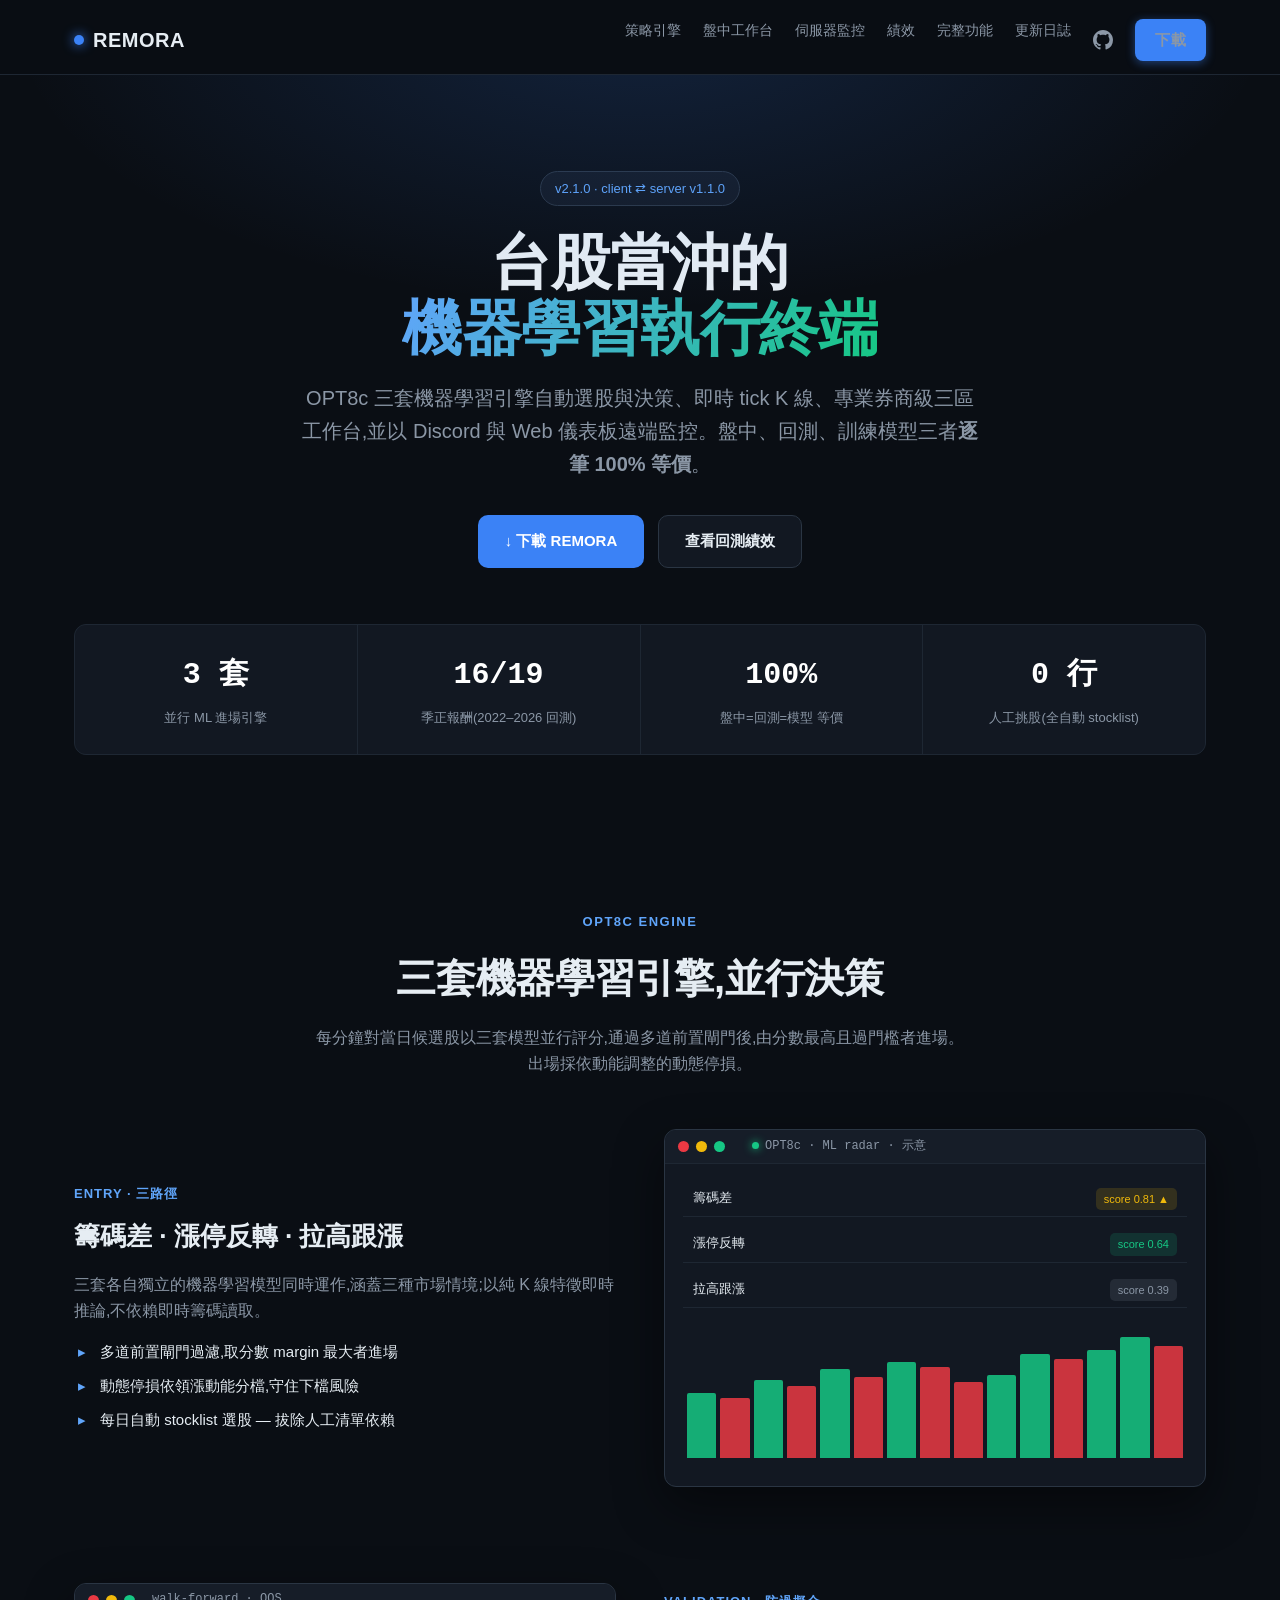
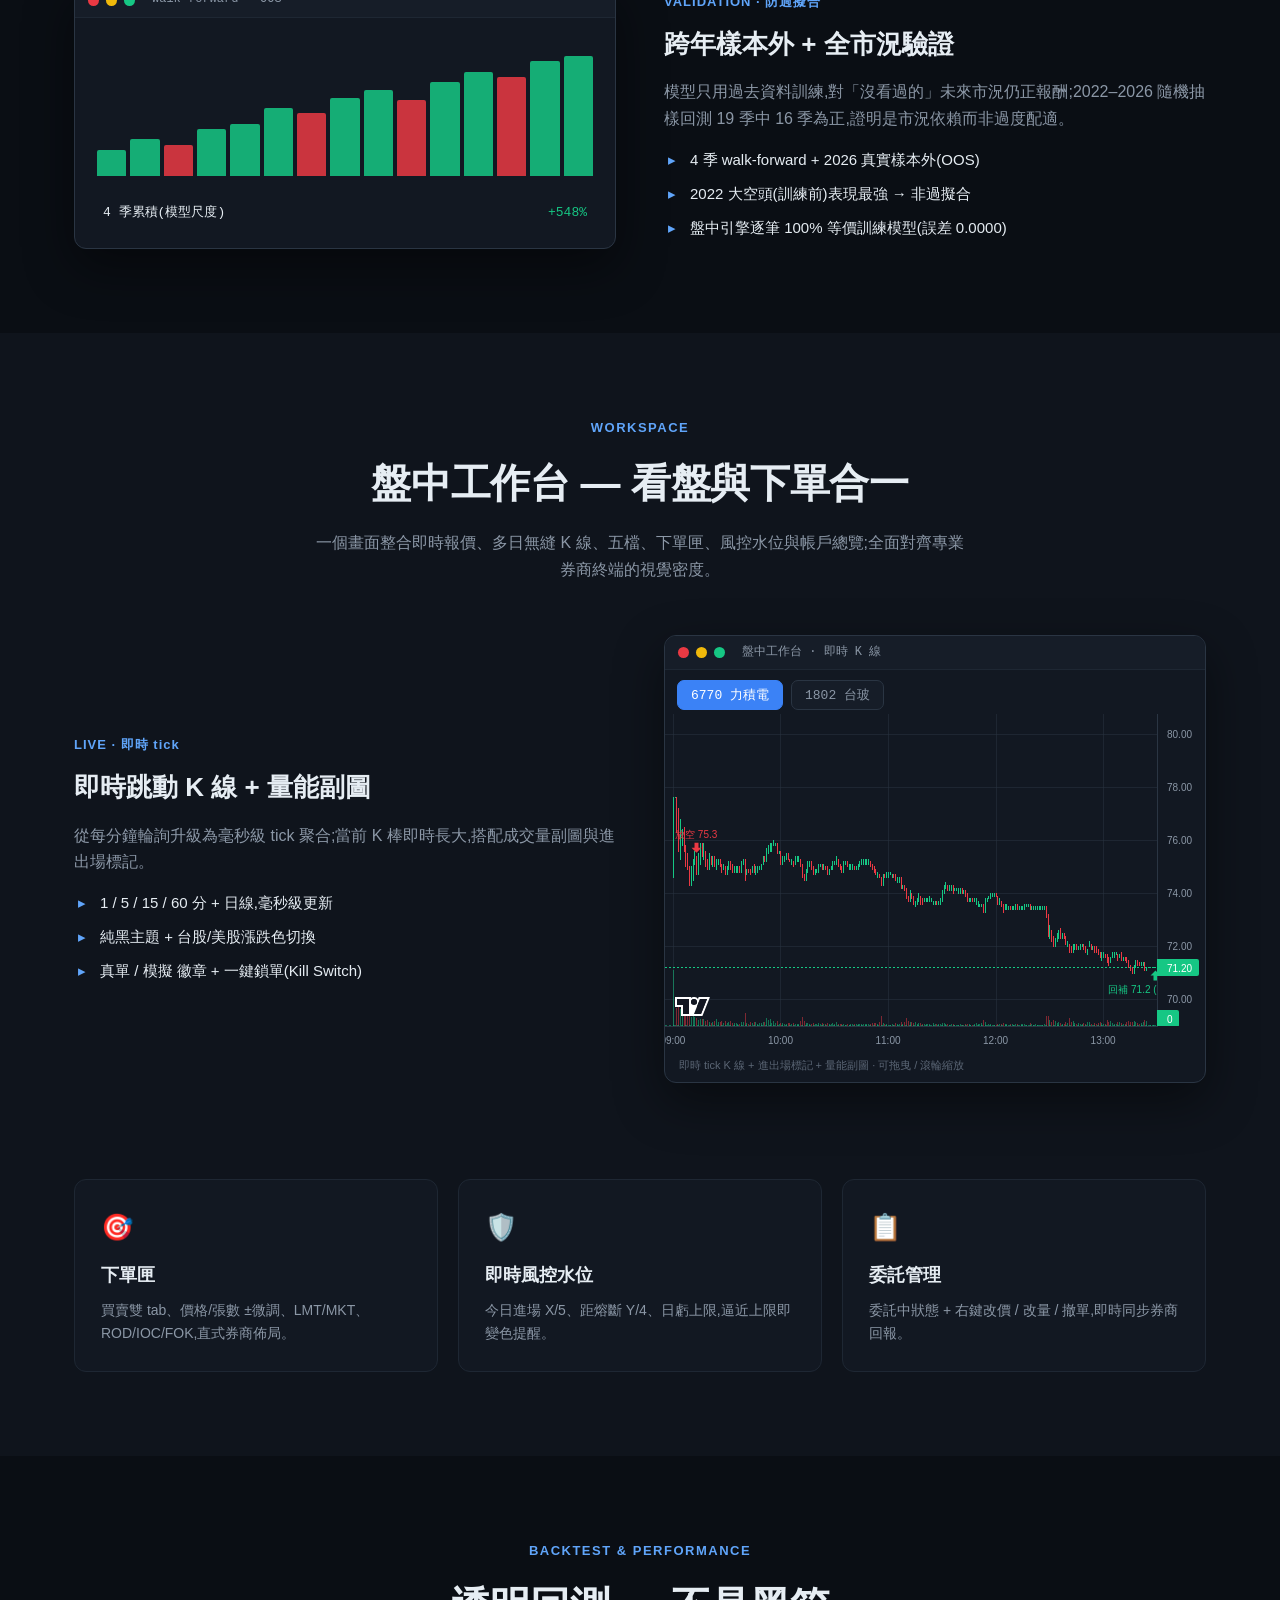
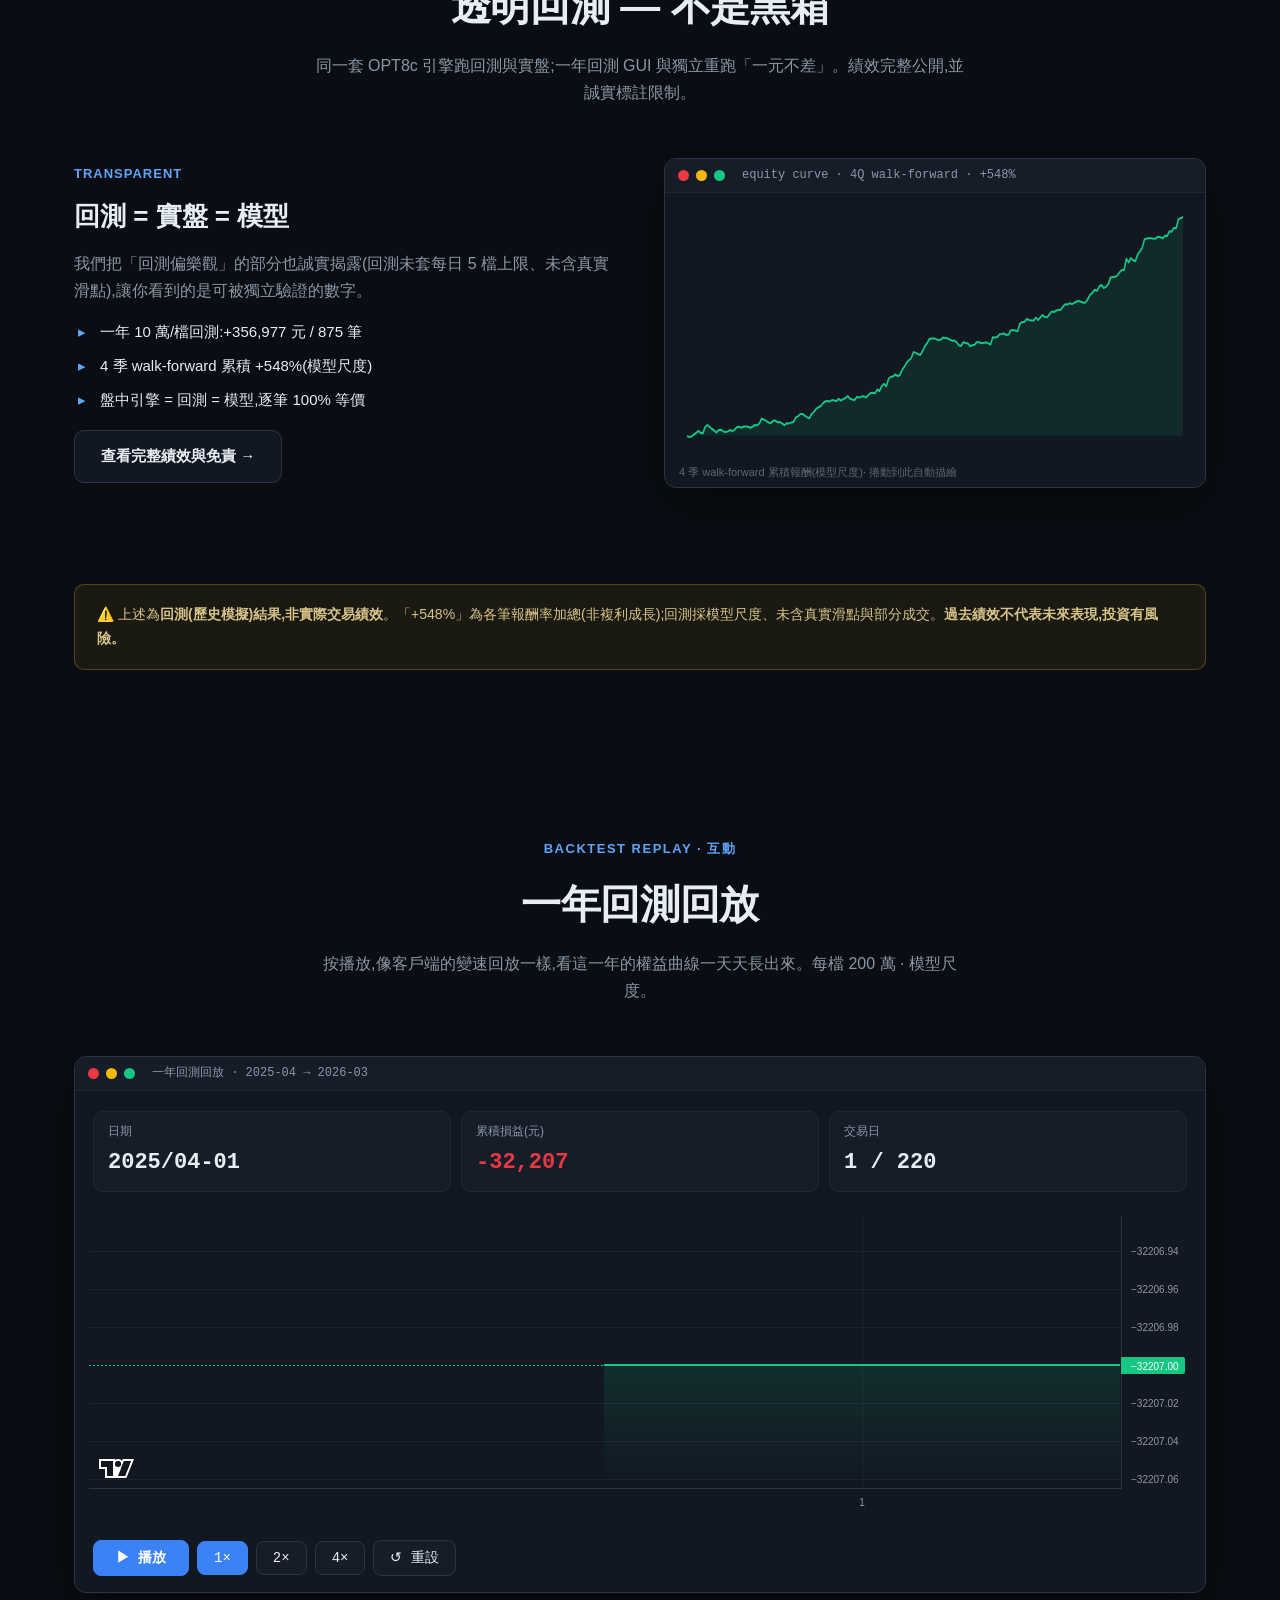
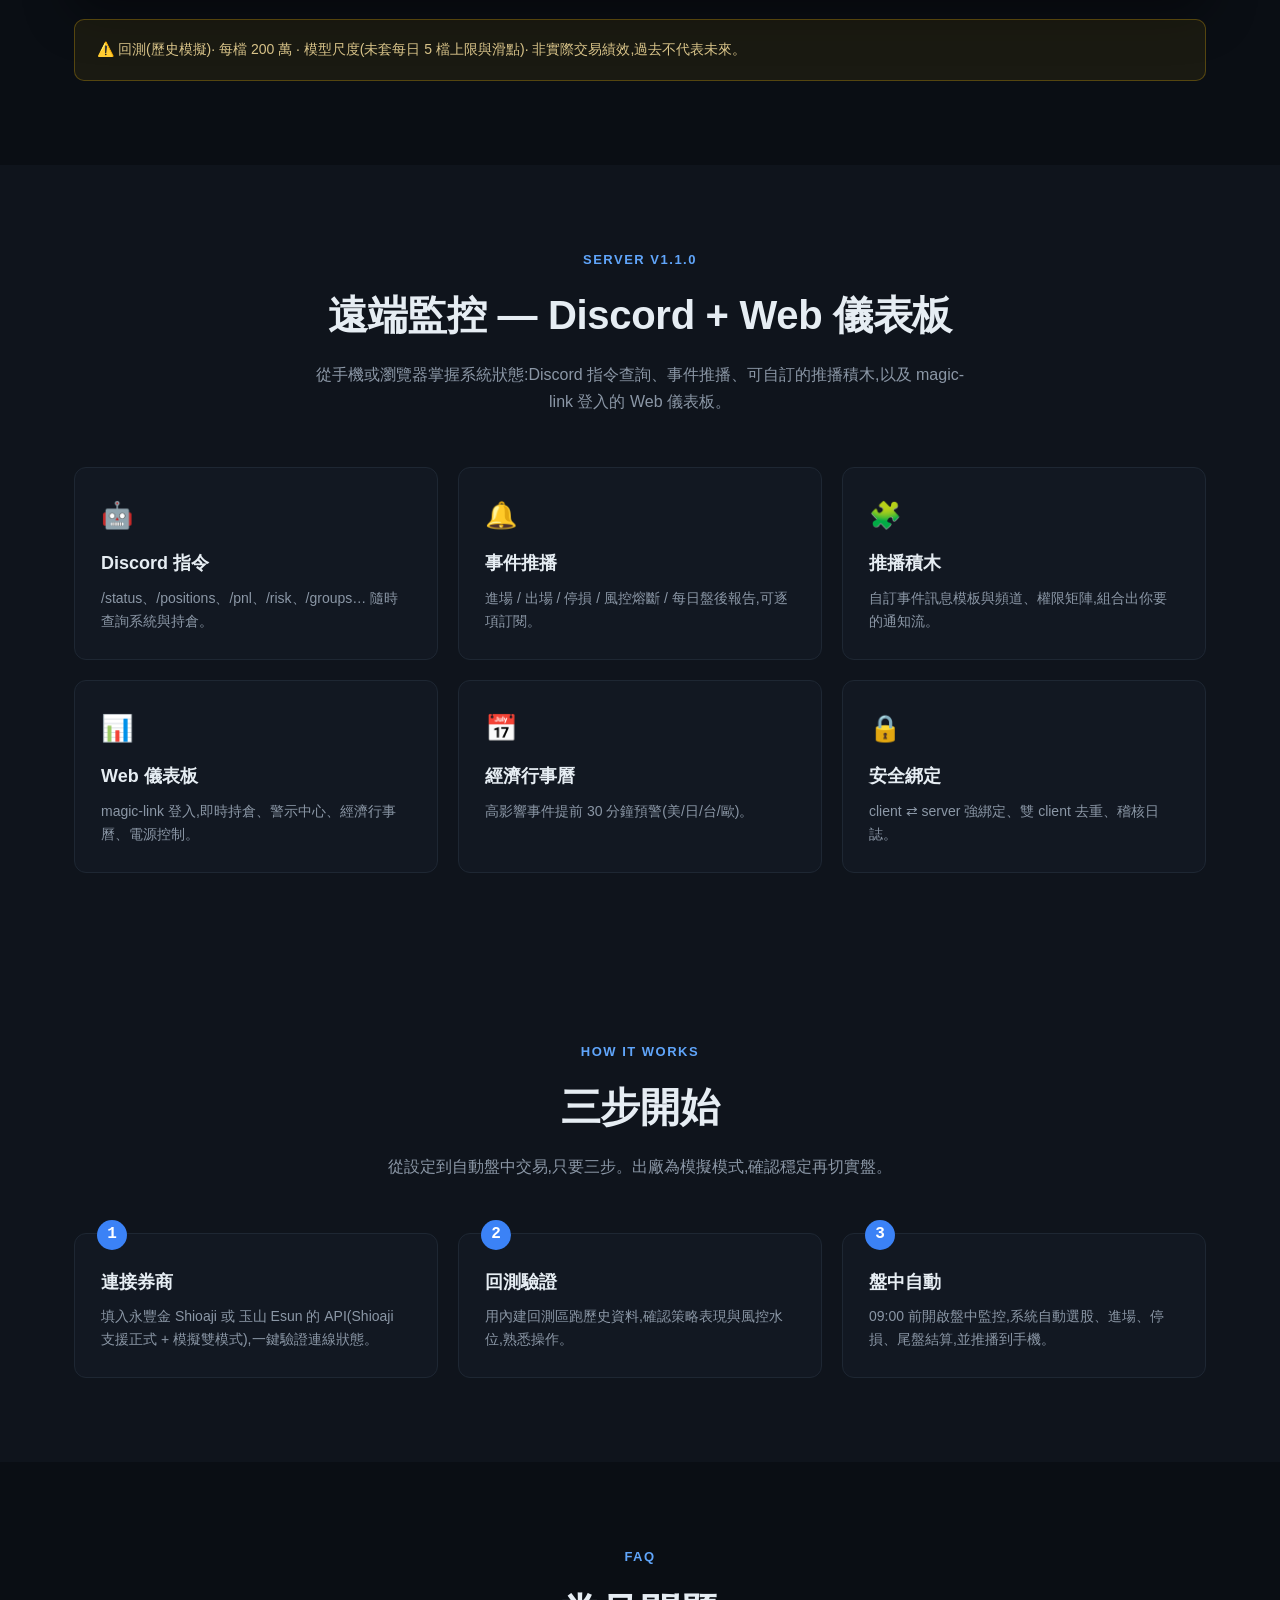
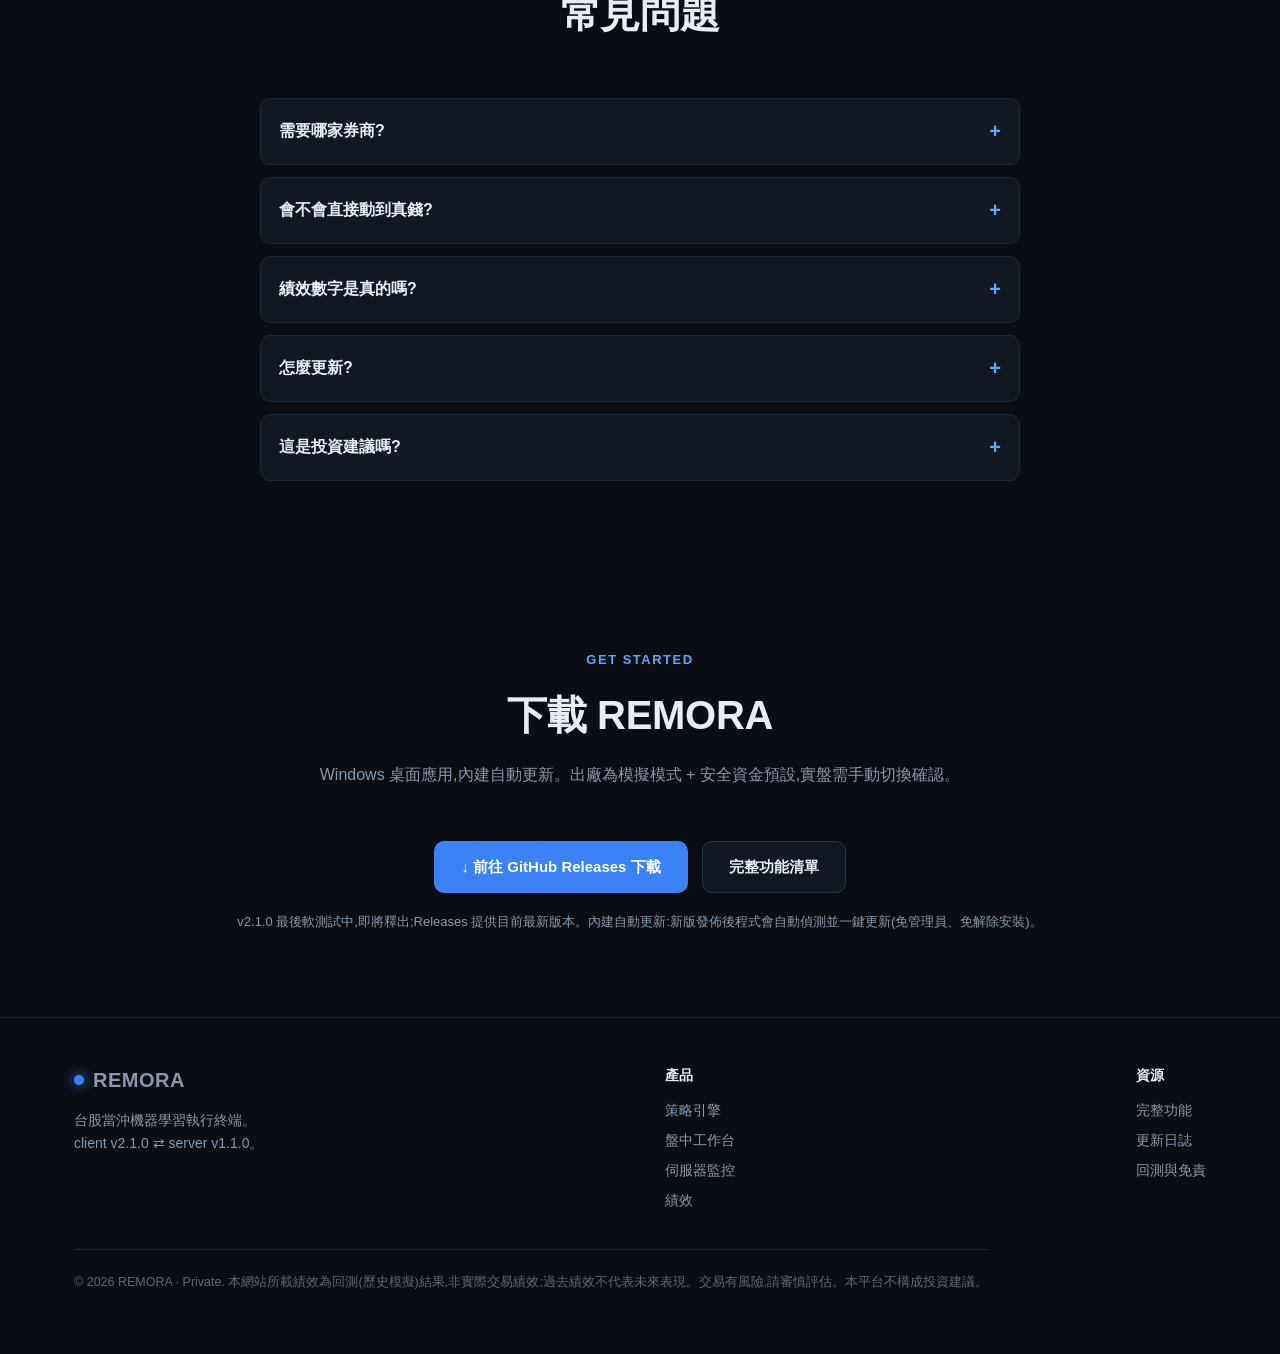
==== docs/index.html @ 03b11252 "Website: sync 5.2 示意 relabel + replay animation to docs" ====
<!DOCTYPE html>
<html lang="zh-Hant">
<head>
<meta charset="UTF-8">
<meta name="viewport" content="width=device-width, initial-scale=1">
<title>REMORA — 台股當沖機器學習執行終端</title>
<meta name="description" content="REMORA 是台股當沖的機器學習自動交易平台:OPT8c 三套 ML 引擎、自動選股、即時 K 線、三區工作台、Discord/Web 遠端監控。">
<link rel="icon" type="image/svg+xml" href="assets/img/favicon.svg">
<meta property="og:type" content="website">
<meta property="og:title" content="REMORA — 台股當沖機器學習執行終端">
<meta property="og:description" content="OPT8c 三套 ML 引擎、自動選股、即時 K 線、三區工作台、Discord/Web 遠端監控。盤中=回測=模型逐筆 100% 等價。">
<meta property="og:image" content="https://oswallowo.github.io/Remora/assets/img/og_image.png">
<meta property="og:url" content="https://oswallowo.github.io/Remora/">
<meta name="twitter:card" content="summary_large_image">
<meta name="twitter:title" content="REMORA — 台股當沖機器學習執行終端">
<meta name="twitter:description" content="OPT8c 三套 ML 引擎、自動選股、即時 K 線、遠端監控。">
<meta name="twitter:image" content="https://oswallowo.github.io/Remora/assets/img/og_image.png">
<link rel="stylesheet" href="assets/css/style.css">
</head>
<body>

<!-- Nav -->
<nav class="nav"><div class="wrap">
  <a class="brand" href="index.html"><span class="dot"></span>REMORA</a>
  <button class="nav-toggle" aria-label="menu">☰</button>
  <div class="nav-links">
    <a href="#engine">策略引擎</a>
    <a href="#workspace">盤中工作台</a>
    <a href="#server">伺服器監控</a>
    <a href="performance.html">績效</a>
    <a href="features.html">完整功能</a>
    <a href="changelog.html">更新日誌</a>
    <a class="nav-gh" href="https://github.com/OswallowO/Remora" target="_blank" rel="noopener" aria-label="GitHub" title="GitHub · OswallowO/Remora"><svg viewBox="0 0 16 16" width="20" height="20" fill="currentColor" aria-hidden="true"><path d="M8 0C3.58 0 0 3.58 0 8c0 3.54 2.29 6.53 5.47 7.59.4.07.55-.17.55-.38 0-.19-.01-.82-.01-1.49-2.01.37-2.53-.49-2.69-.94-.09-.23-.48-.94-.82-1.13-.28-.15-.68-.52-.01-.53.63-.01 1.08.58 1.23.82.72 1.21 1.87.87 2.33.66.07-.52.28-.87.51-1.07-1.78-.2-3.64-.89-3.64-3.95 0-.87.31-1.59.82-2.15-.08-.2-.36-1.02.08-2.12 0 0 .67-.21 2.2.82.64-.18 1.32-.27 2-.27.68 0 1.36.09 2 .27 1.53-1.04 2.2-.82 2.2-.82.44 1.1.16 1.92.08 2.12.51.56.82 1.27.82 2.15 0 3.07-1.87 3.75-3.65 3.95.29.25.54.73.54 1.48 0 1.07-.01 1.93-.01 2.2 0 .21.15.46.55.38A8.013 8.013 0 0016 8c0-4.42-3.58-8-8-8z"/></svg></a>
    <a class="nav-cta" href="#download">下載</a>
  </div>
</div></nav>

<!-- Hero -->
<header class="hero"><div class="wrap">
  <span class="tag">v2.1.0 · client ⇄ server v1.1.0</span>
  <h1>台股當沖的<br><span class="grad">機器學習執行終端</span></h1>
  <p class="lead">OPT8c 三套機器學習引擎自動選股與決策、即時 tick K 線、專業券商級三區工作台,並以 Discord 與 Web 儀表板遠端監控。盤中、回測、訓練模型三者<b>逐筆 100% 等價</b>。</p>
  <div class="hero-btns">
    <a class="btn btn-primary" href="#download">↓ 下載 REMORA</a>
    <a class="btn btn-ghost" href="performance.html">查看回測績效</a>
  </div>

  <div class="stats reveal">
    <div class="cell"><div class="num mono" data-to="3" data-pre="" data-suf=" 套">3 套</div><div class="lbl">並行 ML 進場引擎</div></div>
    <div class="cell"><div class="num mono" data-to="16" data-pre="" data-suf="/19">16/19</div><div class="lbl">季正報酬(2022–2026 回測)</div></div>
    <div class="cell"><div class="num mono" data-to="100" data-pre="" data-suf="%">100%</div><div class="lbl">盤中=回測=模型 等價</div></div>
    <div class="cell"><div class="num mono" data-to="0" data-pre="" data-suf=" 行">0 行</div><div class="lbl">人工挑股(全自動 stocklist)</div></div>
  </div>
</div></header>

<!-- Engine -->
<section id="engine"><div class="wrap">
  <div class="sec-head reveal">
    <div class="kick">OPT8C ENGINE</div>
    <h2>三套機器學習引擎,並行決策</h2>
    <p>每分鐘對當日候選股以三套模型並行評分,通過多道前置閘門後,由分數最高且過門檻者進場。出場採依動能調整的動態停損。</p>
  </div>
  <div class="frow reveal">
    <div class="ftext">
      <div class="ficon">ENTRY · 三路徑</div>
      <h3>籌碼差 · 漲停反轉 · 拉高跟漲</h3>
      <p>三套各自獨立的機器學習模型同時運作,涵蓋三種市場情境;以純 K 線特徵即時推論,不依賴即時籌碼讀取。</p>
      <ul>
        <li>多道前置閘門過濾,取分數 margin 最大者進場</li>
        <li>動態停損依領漲動能分檔,守住下檔風險</li>
        <li>每日自動 stocklist 選股 — 拔除人工清單依賴</li>
      </ul>
    </div>
    <div class="shot">
      <div class="bar"><i class="r"></i><i class="y"></i><i class="g"></i><span><span class="live-dot"></span>OPT8c · ML radar · 示意</span></div>
      <div class="body">
        <div class="mrow"><span>籌碼差</span><span class="tag-pill" style="background:rgba(240,185,11,.15);color:var(--gold)">score 0.81 ▲</span></div>
        <div class="mrow"><span>漲停反轉</span><span class="tag-pill" style="background:rgba(22,199,132,.15);color:var(--green)">score 0.64</span></div>
        <div class="mrow"><span>拉高跟漲</span><span class="tag-pill" style="background:rgba(139,151,166,.15);color:var(--dim)">score 0.39</span></div>
        <div class="mockchart" data-live data-seq="30,42,38,50,46,60,55,68,62,74,70,58,64,80,76"></div>
      </div>
    </div>
  </div>
  <div class="frow rev reveal">
    <div class="ftext">
      <div class="ficon">VALIDATION · 防過擬合</div>
      <h3>跨年樣本外 + 全市況驗證</h3>
      <p>模型只用過去資料訓練,對「沒看過的」未來市況仍正報酬;2022–2026 隨機抽樣回測 19 季中 16 季為正,證明是市況依賴而非過度配適。</p>
      <ul>
        <li>4 季 walk-forward + 2026 真實樣本外(OOS)</li>
        <li>2022 大空頭(訓練前)表現最強 → 非過擬合</li>
        <li>盤中引擎逐筆 100% 等價訓練模型(誤差 0.0000)</li>
      </ul>
    </div>
    <div class="shot">
      <div class="bar"><i class="r"></i><i class="y"></i><i class="g"></i><span>walk-forward · OOS</span></div>
      <div class="body"><div class="mockchart" data-seq="20,28,24,36,40,52,48,60,66,58,72,80,76,88,92"></div>
        <div class="mrow" style="border:0"><span class="dim">4 季累積(模型尺度)</span><span class="green mono">+548%</span></div>
      </div>
    </div>
  </div>
</div></section>

<!-- Workspace -->
<section id="workspace" class="alt"><div class="wrap">
  <div class="sec-head reveal">
    <div class="kick">WORKSPACE</div>
    <h2>盤中工作台 — 看盤與下單合一</h2>
    <p>一個畫面整合即時報價、多日無縫 K 線、五檔、下單匣、風控水位與帳戶總覽;全面對齊專業券商終端的視覺密度。</p>
  </div>
  <div class="frow reveal">
    <div class="ftext">
      <div class="ficon">LIVE · 即時 tick</div>
      <h3>即時跳動 K 線 + 量能副圖</h3>
      <p>從每分鐘輪詢升級為毫秒級 tick 聚合;當前 K 棒即時長大,搭配成交量副圖與進出場標記。</p>
      <ul>
        <li>1 / 5 / 15 / 60 分 + 日線,毫秒級更新</li>
        <li>純黑主題 + 台股/美股漲跌色切換</li>
        <li>真單 / 模擬 徽章 + 一鍵鎖單(Kill Switch)</li>
      </ul>
    </div>
    <div class="shot">
      <div class="bar"><i class="r"></i><i class="y"></i><i class="g"></i><span>盤中工作台 · 即時 K 線</span></div>
      <div class="body" style="padding:0;gap:0">
        <div class="chart-toggle"><button data-sym="6770" class="on">6770 力積電</button><button data-sym="1802">1802 台玻</button></div>
        <div id="liveKchart"></div>
        <div class="chart-hint">即時 tick K 線 + 進出場標記 + 量能副圖 · 可拖曳 / 滾輪縮放</div>
      </div>
    </div>
  </div>
  <div class="cards reveal" style="margin-top:20px">
    <div class="card"><div class="ci">🎯</div><h4>下單匣</h4><p>買賣雙 tab、價格/張數 ±微調、LMT/MKT、ROD/IOC/FOK,直式券商佈局。</p></div>
    <div class="card"><div class="ci">🛡️</div><h4>即時風控水位</h4><p>今日進場 X/5、距熔斷 Y/4、日虧上限,逼近上限即變色提醒。</p></div>
    <div class="card"><div class="ci">📋</div><h4>委託管理</h4><p>委託中狀態 + 右鍵改價 / 改量 / 撤單,即時同步券商回報。</p></div>
  </div>
</div></section>

<!-- Backtest + Performance teaser -->
<section id="perf"><div class="wrap">
  <div class="sec-head reveal">
    <div class="kick">BACKTEST & PERFORMANCE</div>
    <h2>透明回測 — 不是黑箱</h2>
    <p>同一套 OPT8c 引擎跑回測與實盤;一年回測 GUI 與獨立重跑「一元不差」。績效完整公開,並誠實標註限制。</p>
  </div>
  <div class="frow reveal">
    <div class="ftext">
      <div class="ficon">TRANSPARENT</div>
      <h3>回測 = 實盤 = 模型</h3>
      <p>我們把「回測偏樂觀」的部分也誠實揭露(回測未套每日 5 檔上限、未含真實滑點),讓你看到的是可被獨立驗證的數字。</p>
      <ul>
        <li>一年 10 萬/檔回測:+356,977 元 / 875 筆</li>
        <li>4 季 walk-forward 累積 +548%(模型尺度)</li>
        <li>盤中引擎 = 回測 = 模型,逐筆 100% 等價</li>
      </ul>
      <a class="btn btn-ghost" href="performance.html" style="margin-top:18px">查看完整績效與免責 →</a>
    </div>
    <div class="shot">
      <div class="bar"><i class="r"></i><i class="y"></i><i class="g"></i><span>equity curve · 4Q walk-forward · +548%</span></div>
      <div class="body" style="padding:14px 14px 6px"><div id="equityChart"></div>
        <div class="chart-hint" style="padding:6px 0 0">4 季 walk-forward 累積報酬(模型尺度)· 捲動到此自動描繪</div>
      </div>
    </div>
  </div>
  <div class="disclaimer reveal">⚠️ 上述為<b>回測(歷史模擬)結果,非實際交易績效</b>。「+548%」為各筆報酬率加總(非複利成長);回測採模型尺度、未含真實滑點與部分成交。<b>過去績效不代表未來表現,投資有風險。</b></div>
</div></section>

<!-- Backtest replay -->
<section id="replay"><div class="wrap">
  <div class="sec-head reveal">
    <div class="kick">BACKTEST REPLAY · 互動</div>
    <h2>一年回測回放</h2>
    <p>按播放,像客戶端的變速回放一樣,看這一年的權益曲線一天天長出來。每檔 200 萬 · 模型尺度。</p>
  </div>
  <div class="shot reveal">
    <div class="bar"><i class="r"></i><i class="y"></i><i class="g"></i><span>一年回測回放 · 2025-04 → 2026-03</span></div>
    <div class="body" style="padding:14px">
      <div class="replay-stats">
        <div><span class="rl">日期</span><span id="rpDate" class="rv mono">—</span></div>
        <div><span class="rl">累積損益(元)</span><span id="rpPnl" class="rv mono green">+0</span></div>
        <div><span class="rl">交易日</span><span id="rpDay" class="rv mono">0 / 220</span></div>
      </div>
      <div id="replayChart"></div>
      <div class="replay-ctrl">
        <button id="rpPlay">▶ 播放</button>
        <button data-spd="1" class="on">1×</button><button data-spd="2">2×</button><button data-spd="4">4×</button>
        <button id="rpReset">↺ 重設</button>
      </div>
    </div>
  </div>
  <p class="disclaimer reveal">⚠️ 回測(歷史模擬)· 每檔 200 萬 · 模型尺度(未套每日 5 檔上限與滑點)· 非實際交易績效,過去不代表未來。</p>
</div></section>

<!-- Server -->
<section id="server" class="alt"><div class="wrap">
  <div class="sec-head reveal">
    <div class="kick">SERVER v1.1.0</div>
    <h2>遠端監控 — Discord + Web 儀表板</h2>
    <p>從手機或瀏覽器掌握系統狀態:Discord 指令查詢、事件推播、可自訂的推播積木,以及 magic-link 登入的 Web 儀表板。</p>
  </div>
  <div class="cards reveal">
    <div class="card"><div class="ci">🤖</div><h4>Discord 指令</h4><p>/status、/positions、/pnl、/risk、/groups… 隨時查詢系統與持倉。</p></div>
    <div class="card"><div class="ci">🔔</div><h4>事件推播</h4><p>進場 / 出場 / 停損 / 風控熔斷 / 每日盤後報告,可逐項訂閱。</p></div>
    <div class="card"><div class="ci">🧩</div><h4>推播積木</h4><p>自訂事件訊息模板與頻道、權限矩陣,組合出你要的通知流。</p></div>
    <div class="card"><div class="ci">📊</div><h4>Web 儀表板</h4><p>magic-link 登入,即時持倉、警示中心、經濟行事曆、電源控制。</p></div>
    <div class="card"><div class="ci">📅</div><h4>經濟行事曆</h4><p>高影響事件提前 30 分鐘預警(美/日/台/歐)。</p></div>
    <div class="card"><div class="ci">🔒</div><h4>安全綁定</h4><p>client ⇄ server 強綁定、雙 client 去重、稽核日誌。</p></div>
  </div>
</div></section>

<!-- How it works -->
<section id="how" class="alt"><div class="wrap">
  <div class="sec-head reveal">
    <div class="kick">HOW IT WORKS</div>
    <h2>三步開始</h2>
    <p>從設定到自動盤中交易,只要三步。出廠為模擬模式,確認穩定再切實盤。</p>
  </div>
  <div class="steps reveal">
    <div class="step"><h4>連接券商</h4><p>填入永豐金 Shioaji 或 玉山 Esun 的 API(Shioaji 支援正式 + 模擬雙模式),一鍵驗證連線狀態。</p></div>
    <div class="step"><h4>回測驗證</h4><p>用內建回測區跑歷史資料,確認策略表現與風控水位,熟悉操作。</p></div>
    <div class="step"><h4>盤中自動</h4><p>09:00 前開啟盤中監控,系統自動選股、進場、停損、尾盤結算,並推播到手機。</p></div>
  </div>
</div></section>

<!-- FAQ -->
<section id="faq"><div class="wrap">
  <div class="sec-head reveal">
    <div class="kick">FAQ</div>
    <h2>常見問題</h2>
  </div>
  <div class="faq reveal">
    <details><summary>需要哪家券商?</summary><p>支援永豐金 Shioaji(主要,正式與模擬雙模式)與 玉山 Esun。需自備券商帳號與 API 權限。</p></details>
    <details><summary>會不會直接動到真錢?</summary><p>不會。出廠預設為「模擬模式」+ 安全資金預設,且每次切換正式模式都需手動確認、送單前再驗證一致性。實盤前請充分測試。</p></details>
    <details><summary>績效數字是真的嗎?</summary><p>站上績效為「回測(歷史模擬)」結果,非實際下單績效,並附完整免責。詳見<a href="performance.html" style="color:var(--accent2)">績效頁</a>。過去績效不代表未來表現。</p></details>
    <details><summary>怎麼更新?</summary><p>內建自動更新:新版發佈後,程式會自動偵測並一鍵更新(免管理員、免解除安裝)。</p></details>
    <details><summary>這是投資建議嗎?</summary><p>不是。REMORA 是交易工具,不構成任何投資建議;交易有風險,盈虧自負。</p></details>
  </div>
</div></section>

<!-- Download -->
<section id="download"><div class="wrap">
  <div class="sec-head reveal">
    <div class="kick">GET STARTED</div>
    <h2>下載 REMORA</h2>
    <p>Windows 桌面應用,內建自動更新。出廠為模擬模式 + 安全資金預設,實盤需手動切換確認。</p>
  </div>
  <div class="hero-btns reveal">
    <a class="btn btn-primary" href="https://github.com/OswallowO/Remora/releases" target="_blank" rel="noopener">↓ 前往 GitHub Releases 下載</a>
    <a class="btn btn-ghost" href="features.html">完整功能清單</a>
  </div>
  <p style="text-align:center;color:var(--dim);font-size:13px;margin-top:18px">v2.1.0 最後軟測試中,即將釋出;Releases 提供目前最新版本。內建自動更新:新版發佈後程式會自動偵測並一鍵更新(免管理員、免解除安裝)。</p>
</div></section>

<!-- Footer -->
<footer><div class="wrap">
  <div class="fcol">
    <div class="brand" style="margin-bottom:12px"><span class="dot"></span>REMORA</div>
    <p style="max-width:280px">台股當沖機器學習執行終端。<br>client v2.1.0 ⇄ server v1.1.0。</p>
  </div>
  <div class="fcol"><h5>產品</h5>
    <a href="#engine">策略引擎</a><a href="#workspace">盤中工作台</a><a href="#server">伺服器監控</a><a href="performance.html">績效</a>
  </div>
  <div class="fcol"><h5>資源</h5>
    <a href="features.html">完整功能</a><a href="changelog.html">更新日誌</a><a href="performance.html">回測與免責</a>
  </div>
</div>
<div class="wrap"><div class="foot-note">
  © 2026 REMORA · Private. 本網站所載績效為回測(歷史模擬)結果,非實際交易績效;過去績效不代表未來表現。交易有風險,請審慎評估。本平台不構成投資建議。
</div></div></footer>

<script src="assets/js/main.js"></script>
<script src="assets/js/lightweight-charts.js"></script>
<script src="assets/js/charts.js"></script>
</body>
</html>
---- docs/assets/css/style.css ----
/* REMORA 介紹網站 — 共用樣式(shioaji-pro 風格深色主題) */
:root{
  --bg:#0a0e14; --bg2:#0f141c; --panel:#121822; --panel2:#161d28;
  --border:#1e2733; --border2:#2a3543;
  --text:#e6edf3; --dim:#8b97a6; --bright:#ffffff;
  --accent:#3b82f6; --accent2:#60a5fa;
  --green:#16c784; --red:#ea3943; --gold:#f0b90b;
  --mono:'SF Mono','JetBrains Mono','Consolas','Roboto Mono',monospace;
  --sans:'Inter','Noto Sans TC','PingFang TC','Microsoft JhengHei',sans-serif;
  --radius:12px; --maxw:1180px;
}
*{box-sizing:border-box;margin:0;padding:0}
html{scroll-behavior:smooth}
body{background:var(--bg);color:var(--text);font-family:var(--sans);line-height:1.65;
  -webkit-font-smoothing:antialiased;overflow-x:hidden}
a{color:inherit;text-decoration:none}
.mono{font-family:var(--mono);font-variant-numeric:tabular-nums}
.wrap{max-width:var(--maxw);margin:0 auto;padding:0 24px}
.accent{color:var(--accent2)}
.green{color:var(--green)} .red{color:var(--red)} .gold{color:var(--gold)}

/* ── Nav ── */
.nav{position:sticky;top:0;z-index:100;background:rgba(10,14,20,.82);
  backdrop-filter:blur(14px);border-bottom:1px solid var(--border)}
.nav .wrap{display:flex;align-items:center;height:74px;gap:28px;padding-top:6px}
.brand{font-weight:800;font-size:20px;letter-spacing:.5px;display:flex;align-items:center;gap:9px}
.brand .dot{width:10px;height:10px;border-radius:50%;background:var(--accent);
  box-shadow:0 0 12px var(--accent)}
.nav-links{display:flex;gap:22px;margin-left:auto;font-size:14px}
.nav-links a{color:var(--dim);transition:color .2s}
.nav-links a:hover{color:var(--bright)}
.nav-cta{background:var(--accent);color:#ffffff;padding:9px 20px;border-radius:8px;font-size:15px;
  font-weight:800;letter-spacing:.5px;transition:background .2s;box-shadow:0 2px 10px rgba(59,130,246,.45)}
.nav-cta:hover{background:#2563eb;color:#fff}
.nav-gh{display:inline-flex;align-items:center;color:var(--dim);transition:color .2s,transform .2s}
.nav-gh:hover{color:var(--bright);transform:translateY(-1px)}
.nav-toggle{display:none;margin-left:auto;background:none;border:0;color:var(--text);font-size:24px;cursor:pointer}

/* ── Hero ── */
.hero{position:relative;padding:96px 0 72px;text-align:center;overflow:hidden}
.hero::before{content:"";position:absolute;inset:0;
  background:radial-gradient(900px 420px at 50% -8%,rgba(59,130,246,.18),transparent 70%);pointer-events:none}
.hero .tag{display:inline-block;font-size:13px;color:var(--accent2);border:1px solid var(--border2);
  background:var(--panel);padding:6px 14px;border-radius:999px;margin-bottom:24px}
.hero h1{font-size:clamp(34px,6vw,60px);line-height:1.1;font-weight:800;letter-spacing:-.5px;
  margin-bottom:20px}
.hero h1 .grad{background:linear-gradient(120deg,#60a5fa,#16c784);-webkit-background-clip:text;
  background-clip:text;color:transparent}
.hero p.lead{font-size:clamp(16px,2.4vw,20px);color:var(--dim);max-width:680px;margin:0 auto 34px}
.hero-btns{display:flex;gap:14px;justify-content:center;flex-wrap:wrap}
.btn{padding:13px 26px;border-radius:10px;font-weight:600;font-size:15px;transition:.2s;
  display:inline-flex;align-items:center;gap:8px;border:1px solid transparent;cursor:pointer}
.btn-primary{background:var(--accent);color:#fff}
.btn-primary:hover{background:#2563eb;transform:translateY(-1px)}
.btn-ghost{background:var(--panel);border-color:var(--border2);color:var(--text)}
.btn-ghost:hover{border-color:var(--accent);color:var(--bright)}

/* ── Stat bar ── */
.stats{display:grid;grid-template-columns:repeat(4,1fr);gap:1px;background:var(--border);
  border:1px solid var(--border);border-radius:var(--radius);overflow:hidden;margin-top:56px}
.stats .cell{background:var(--panel);padding:26px 18px;text-align:center}
.stats .num{font-family:var(--mono);font-size:30px;font-weight:700;color:var(--bright)}
.stats .lbl{font-size:13px;color:var(--dim);margin-top:6px}

/* ── Sections ── */
section{padding:84px 0}
.sec-head{text-align:center;max-width:660px;margin:0 auto 52px}
.sec-head .kick{color:var(--accent2);font-size:13px;font-weight:600;letter-spacing:1.5px;
  text-transform:uppercase}
.sec-head h2{font-size:clamp(26px,4vw,40px);font-weight:800;margin:12px 0 14px;letter-spacing:-.3px}
.sec-head p{color:var(--dim);font-size:16px}
.alt{background:var(--bg2)}

/* ── Feature rows ── */
.frow{display:grid;grid-template-columns:1fr 1fr;gap:48px;align-items:center;margin-bottom:96px}
.frow:last-child{margin-bottom:0}
.frow.rev .ftext{order:2}
.ftext h3{font-size:26px;font-weight:700;margin-bottom:14px}
.ftext .ficon{font-size:13px;color:var(--accent2);font-weight:600;letter-spacing:1px;margin-bottom:10px}
.ftext p{color:var(--dim);margin-bottom:16px}
.ftext ul{list-style:none;display:flex;flex-direction:column;gap:9px}
.ftext li{padding-left:26px;position:relative;color:var(--text);font-size:15px}
.ftext li::before{content:"▸";position:absolute;left:4px;color:var(--accent2)}

/* ── Mockup panels (screenshot placeholders) ── */
.shot{background:var(--panel);border:1px solid var(--border2);border-radius:var(--radius);
  overflow:hidden;box-shadow:0 18px 50px rgba(0,0,0,.45)}
.shot .bar{height:34px;background:var(--panel2);border-bottom:1px solid var(--border);
  display:flex;align-items:center;gap:7px;padding:0 13px}
.shot .bar i{width:11px;height:11px;border-radius:50%;display:inline-block;background:#39424f}
.shot .bar i.r{background:#ea3943}.shot .bar i.y{background:#f0b90b}.shot .bar i.g{background:#16c784}
.shot .bar span{margin-left:10px;font-size:12px;color:var(--dim);font-family:var(--mono)}
.shot .body{padding:18px;min-height:230px;display:flex;flex-direction:column;gap:10px}
.shot .ph{display:flex;align-items:center;justify-content:center;height:100%;min-height:200px;
  color:var(--dim);font-size:13px;text-align:center;border:1px dashed var(--border2);border-radius:8px;
  flex-direction:column;gap:8px}
.shot img{display:block;width:100%;height:auto}
/* mock chart bars */
.mockchart{display:flex;align-items:flex-end;gap:4px;height:150px;padding:10px 4px}
.mockchart span{flex:1;border-radius:2px 2px 0 0;opacity:.85;animation:grow .9s ease both}
@keyframes grow{from{height:0}}
.mrow{display:flex;justify-content:space-between;font-family:var(--mono);font-size:13px;
  padding:6px 10px;border-bottom:1px solid var(--border)}
.tag-pill{font-size:11px;padding:2px 8px;border-radius:5px;font-family:var(--sans)}

/* ── Cards grid ── */
.cards{display:grid;grid-template-columns:repeat(3,1fr);gap:20px}
.card{background:var(--panel);border:1px solid var(--border);border-radius:var(--radius);
  padding:26px;transition:.25s}
.card:hover{border-color:var(--border2);transform:translateY(-3px);background:var(--panel2)}
.card .ci{font-size:26px;margin-bottom:12px}
.card h4{font-size:18px;font-weight:700;margin-bottom:8px}
.card p{color:var(--dim);font-size:14px}

/* ── Perf table ── */
.ptable{width:100%;border-collapse:collapse;font-size:15px}
.ptable th,.ptable td{padding:13px 16px;text-align:left;border-bottom:1px solid var(--border)}
.ptable th{color:var(--dim);font-weight:600;font-size:13px;text-transform:uppercase;letter-spacing:.5px}
.ptable td.mono{font-family:var(--mono)}
.ptable tr:hover td{background:var(--panel2)}
.disclaimer{background:rgba(240,185,11,.07);border:1px solid rgba(240,185,11,.28);border-radius:10px;
  padding:18px 22px;color:#d8c389;font-size:14px;margin-top:26px;line-height:1.7}

/* ── Changelog ── */
.timeline{max-width:780px;margin:0 auto;position:relative;padding-left:30px}
.timeline::before{content:"";position:absolute;left:7px;top:8px;bottom:8px;width:2px;background:var(--border2)}
.rel{position:relative;margin-bottom:38px}
.rel::before{content:"";position:absolute;left:-30px;top:6px;width:14px;height:14px;border-radius:50%;
  background:var(--accent);border:3px solid var(--bg);box-shadow:0 0 0 2px var(--accent)}
.rel.cur::before{background:var(--green);box-shadow:0 0 0 2px var(--green),0 0 14px var(--green)}
.rel .v{display:flex;align-items:baseline;gap:12px;flex-wrap:wrap;margin-bottom:8px}
.rel .v b{font-size:21px;font-family:var(--mono)}
.rel .v .date{color:var(--dim);font-size:13px;font-family:var(--mono)}
.rel .v .badge{font-size:11px;padding:3px 9px;border-radius:6px;background:var(--panel);
  border:1px solid var(--border2);color:var(--dim)}
.rel .v .badge.new{background:rgba(22,199,132,.12);border-color:rgba(22,199,132,.4);color:var(--green)}
.rel .ttl{font-size:16px;font-weight:600;margin-bottom:8px;color:var(--bright)}
.rel ul{list-style:none;display:flex;flex-direction:column;gap:6px}
.rel li{padding-left:20px;position:relative;color:var(--dim);font-size:14.5px}
.rel li::before{content:"–";position:absolute;left:4px;color:var(--accent2)}

/* ── Footer ── */
footer{border-top:1px solid var(--border);padding:46px 0 60px;color:var(--dim);font-size:14px}
footer .wrap{display:flex;flex-wrap:wrap;gap:30px;justify-content:space-between;align-items:flex-start}
footer .fcol h5{color:var(--text);font-size:14px;margin-bottom:12px}
footer .fcol a{display:block;color:var(--dim);margin-bottom:7px;transition:color .2s}
footer .fcol a:hover{color:var(--accent2)}
.foot-note{margin-top:30px;padding-top:22px;border-top:1px solid var(--border);font-size:12.5px;
  color:#5b6675;line-height:1.7}

/* ── Reveal animation ── */
.reveal{opacity:0;transform:translateY(24px);transition:opacity .7s ease,transform .7s ease}
.reveal.in{opacity:1;transform:none}

/* ── Today P&L panel (real sim data) ── */
.pnl{display:flex;flex-direction:column;gap:0}
.pnl .tot{display:flex;justify-content:space-between;align-items:baseline;padding:10px 12px;
  border-bottom:1px solid var(--border);margin-bottom:4px}
.pnl .tot .lab{font-size:13px;color:var(--dim)}
.pnl .tot .val{font-family:var(--mono);font-size:26px;font-weight:700}
.pnl .row{display:flex;align-items:center;justify-content:space-between;padding:7px 12px;
  font-family:var(--mono);font-size:13.5px;border-radius:6px}
.pnl .row:hover{background:var(--panel2)}
.pnl .row .sym{color:var(--text);min-width:54px}
.pnl .row .px{color:var(--dim);font-size:12px;flex:1;padding-left:10px}
.pnl .row .pl{font-weight:700;min-width:78px;text-align:right}
.pnl .note{font-size:11px;color:#5b6675;padding:8px 12px 2px;font-family:var(--sans)}

/* ── How it works ── */
.steps{display:grid;grid-template-columns:repeat(3,1fr);gap:20px;counter-reset:s}
.step{background:var(--panel);border:1px solid var(--border);border-radius:var(--radius);padding:26px;position:relative}
.step::before{counter-increment:s;content:counter(s);position:absolute;top:-14px;left:22px;
  width:30px;height:30px;border-radius:50%;background:var(--accent);color:#fff;font-weight:700;
  display:flex;align-items:center;justify-content:center;font-family:var(--mono)}
.step h4{font-size:18px;margin:8px 0 8px}
.step p{color:var(--dim);font-size:14px}

/* ── FAQ ── */
.faq{max-width:760px;margin:0 auto;display:flex;flex-direction:column;gap:12px}
.faq details{background:var(--panel);border:1px solid var(--border);border-radius:10px;padding:0 18px}
.faq details[open]{border-color:var(--border2)}
.faq summary{cursor:pointer;padding:16px 0;font-weight:600;list-style:none;display:flex;
  justify-content:space-between;align-items:center}
.faq summary::-webkit-details-marker{display:none}
.faq summary::after{content:"+";color:var(--accent2);font-size:20px}
.faq details[open] summary::after{content:"–"}
.faq p{color:var(--dim);font-size:14.5px;padding:0 0 16px;line-height:1.7}

/* ── Backtest replay ── */
.replay-stats{display:flex;gap:10px;flex-wrap:wrap;padding:6px 4px 14px}
.replay-stats > div{flex:1;min-width:120px;background:var(--panel2);border:1px solid var(--border);
  border-radius:9px;padding:10px 14px;display:flex;flex-direction:column;gap:3px}
.replay-stats .rl{font-size:12px;color:var(--dim)}
.replay-stats .rv{font-size:22px;font-weight:700;font-variant-numeric:tabular-nums}
.replay-ctrl{display:flex;gap:8px;align-items:center;padding:14px 4px 2px;flex-wrap:wrap}
.replay-ctrl button{background:var(--panel2);border:1px solid var(--border2);color:var(--text);
  padding:8px 16px;border-radius:8px;font-size:14px;cursor:pointer;font-family:var(--mono);transition:.2s}
.replay-ctrl button:hover{border-color:var(--accent);color:var(--bright)}
.replay-ctrl button.on{background:var(--accent);color:#fff;border-color:var(--accent)}
.replay-ctrl #rpPlay{background:var(--accent);color:#fff;border-color:var(--accent);font-weight:700;min-width:96px}
.replay-ctrl #rpPlay:hover{background:#2563eb}
#replayChart{width:100%;height:300px}

/* ── Interactive chart toggle ── */
.chart-toggle{display:flex;gap:8px;padding:10px 12px 4px}
.chart-toggle button{background:var(--panel2);border:1px solid var(--border2);color:var(--dim);
  padding:5px 13px;border-radius:7px;font-size:13px;cursor:pointer;font-family:var(--mono);transition:.2s}
.chart-toggle button.on{background:var(--accent);color:#fff;border-color:var(--accent)}
.chart-toggle button:hover{color:var(--bright)}
#liveKchart{width:100%;height:340px}
.chart-hint{font-size:11px;color:#5b6675;padding:2px 14px 8px;font-family:var(--sans)}

/* ── Trades waterfall ── */
.wfrow{display:flex;align-items:center;gap:10px;margin:8px 0;font-family:var(--mono);font-size:13px}
.wfrow .wfs{width:46px;color:var(--text)}
.wfrow .wfbar{flex:1;background:var(--panel2);border-radius:4px;height:20px;overflow:hidden}
.wfrow .wfbar span{display:block;height:100%;border-radius:4px;width:0;transition:width 1s cubic-bezier(.2,.8,.2,1)}
.wfrow .wfbar .wfg{background:linear-gradient(90deg,#0e9d6a,#16c784)}
.wfrow .wfbar .wfr{background:linear-gradient(90deg,#b32630,#ea3943)}
.wfrow .wfv{width:90px;text-align:right;font-weight:700}

/* ── Live indicator ── */
.live-dot{display:inline-block;width:7px;height:7px;border-radius:50%;background:var(--green);
  margin-right:6px;box-shadow:0 0 8px var(--green);animation:pulse 1.4s ease-in-out infinite;vertical-align:middle}
@keyframes pulse{0%,100%{opacity:1}50%{opacity:.25}}
.mockchart span{transition:height .45s ease,background .45s ease}

/* ── Reduced motion ── */
@media(prefers-reduced-motion:reduce){
  *{animation-duration:.001ms!important;transition-duration:.001ms!important;scroll-behavior:auto!important}
  .reveal{opacity:1!important;transform:none!important}
}

/* ── Responsive ── */
@media(max-width:860px){
  .nav-links{display:none}.nav-toggle{display:block}
  .frow{grid-template-columns:1fr;gap:28px;margin-bottom:64px}
  .frow.rev .ftext{order:0}
  .stats{grid-template-columns:repeat(2,1fr)}
  .cards{grid-template-columns:1fr}
  .steps{grid-template-columns:1fr;gap:28px}
}
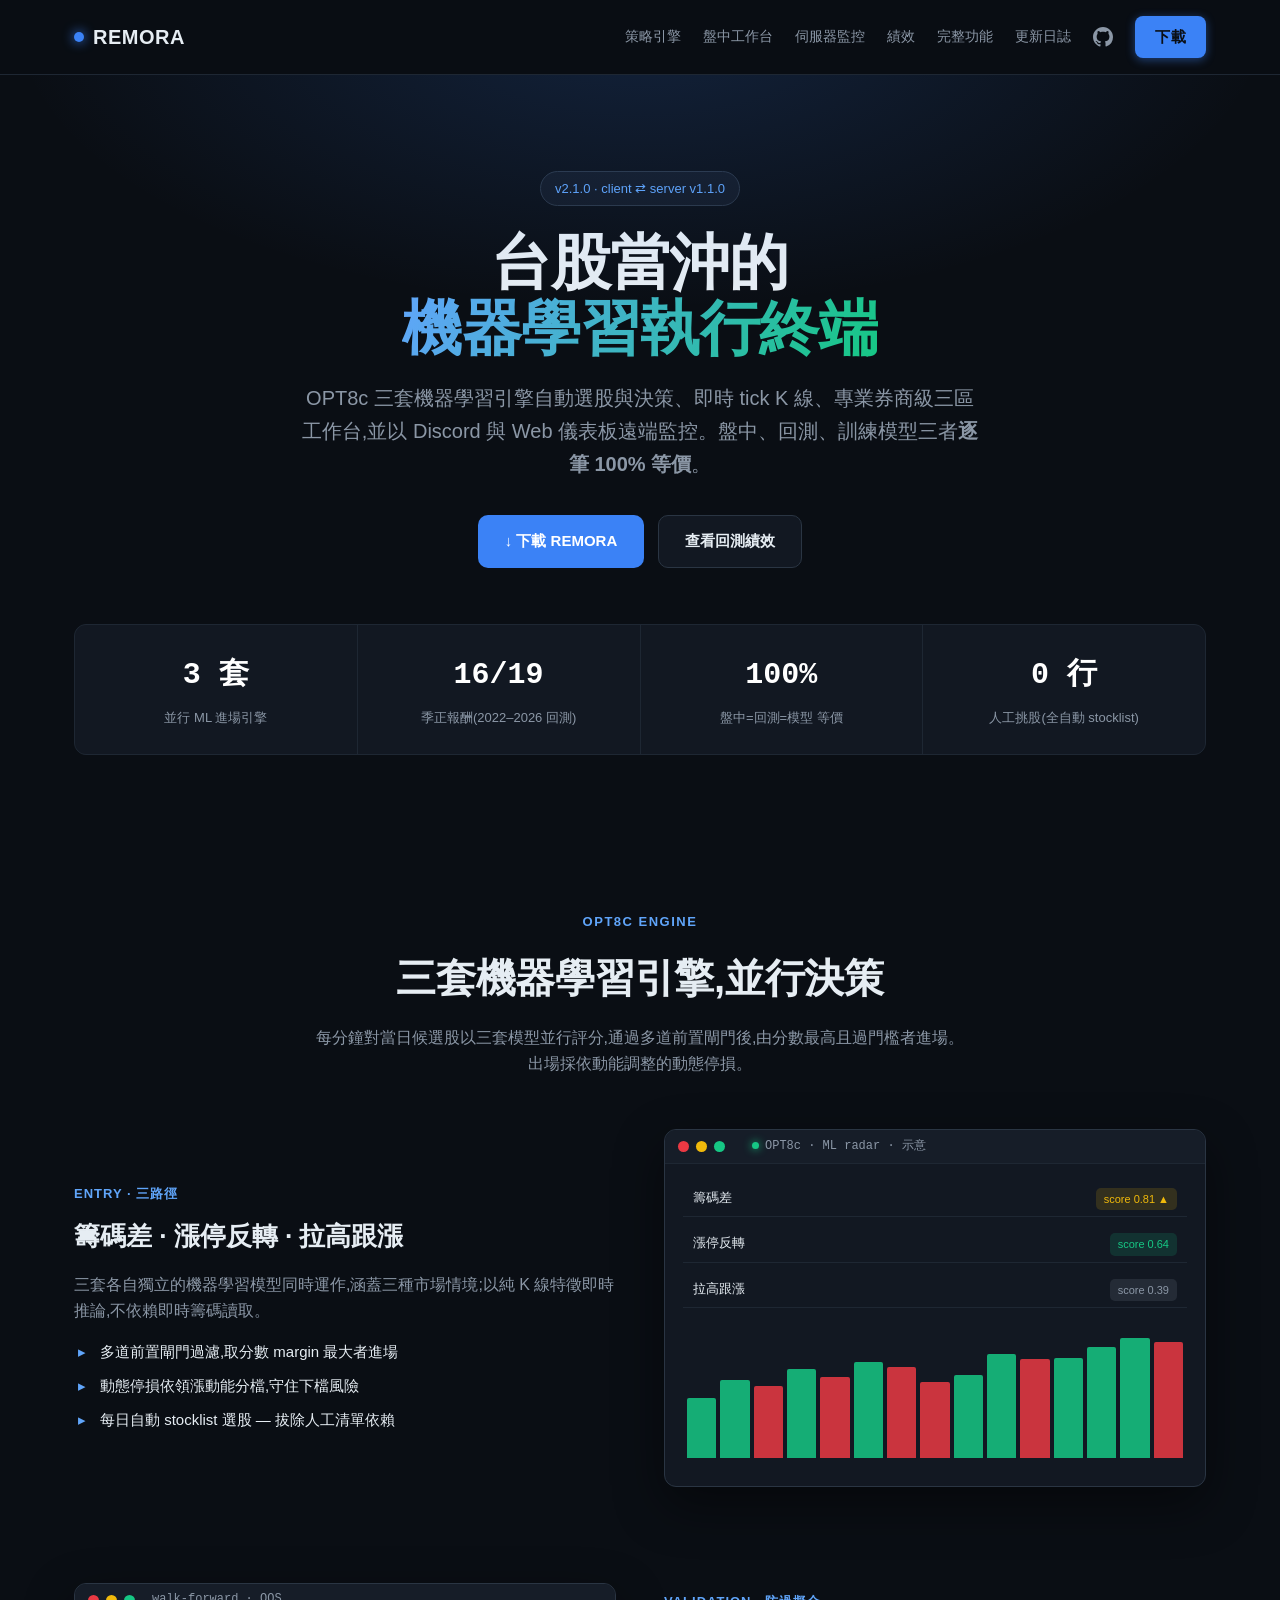
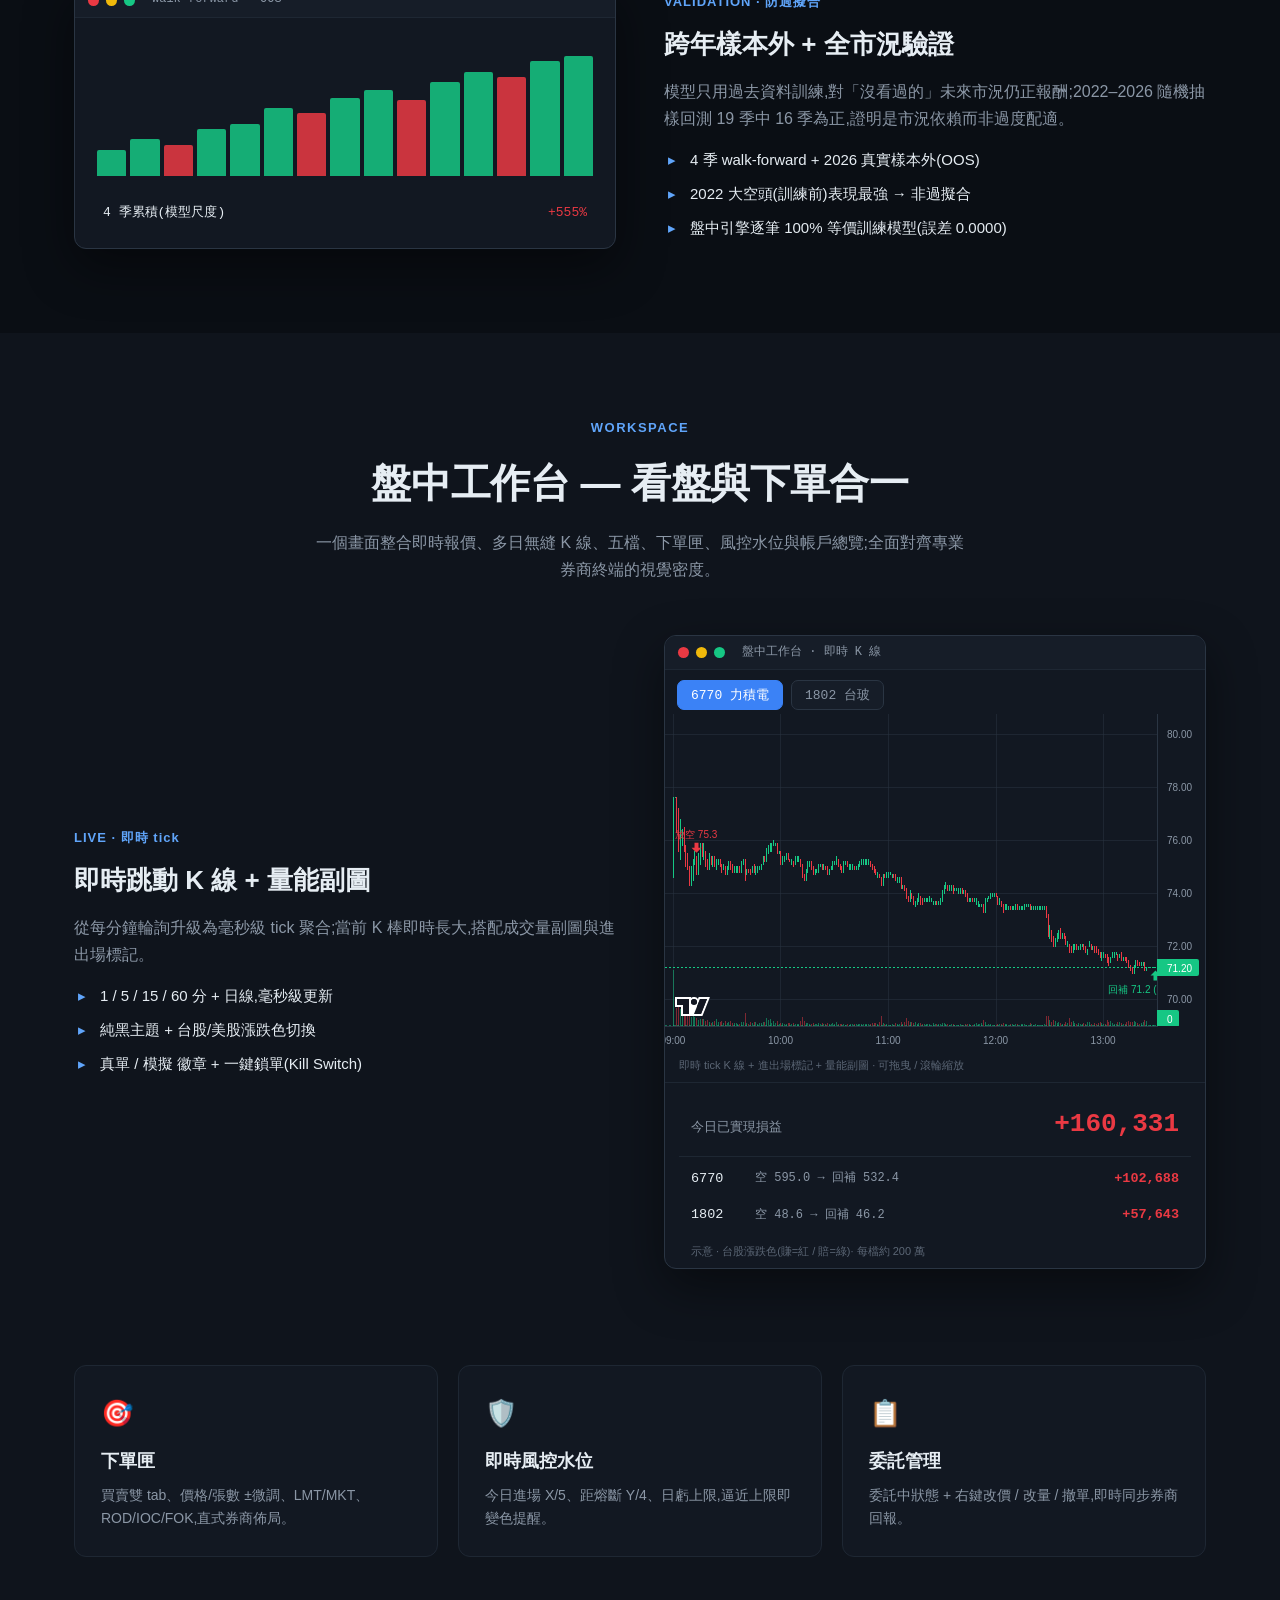
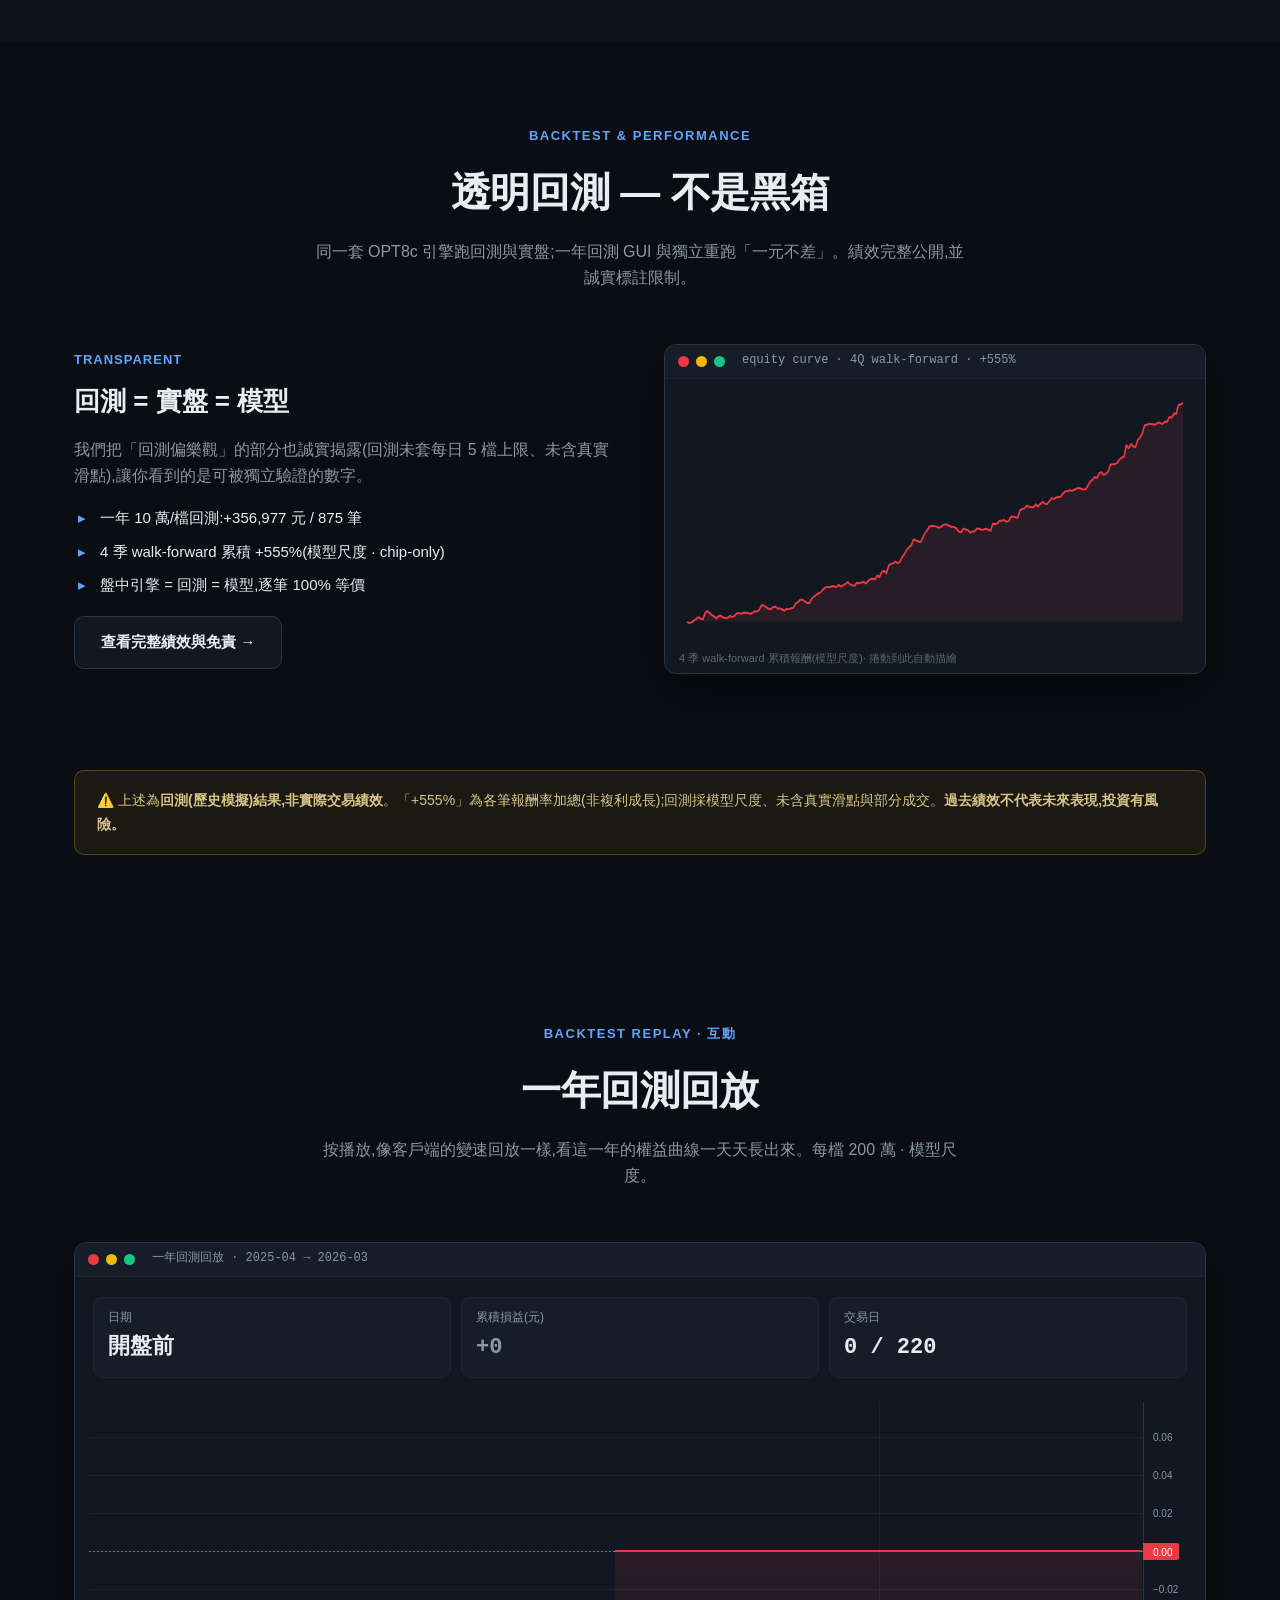
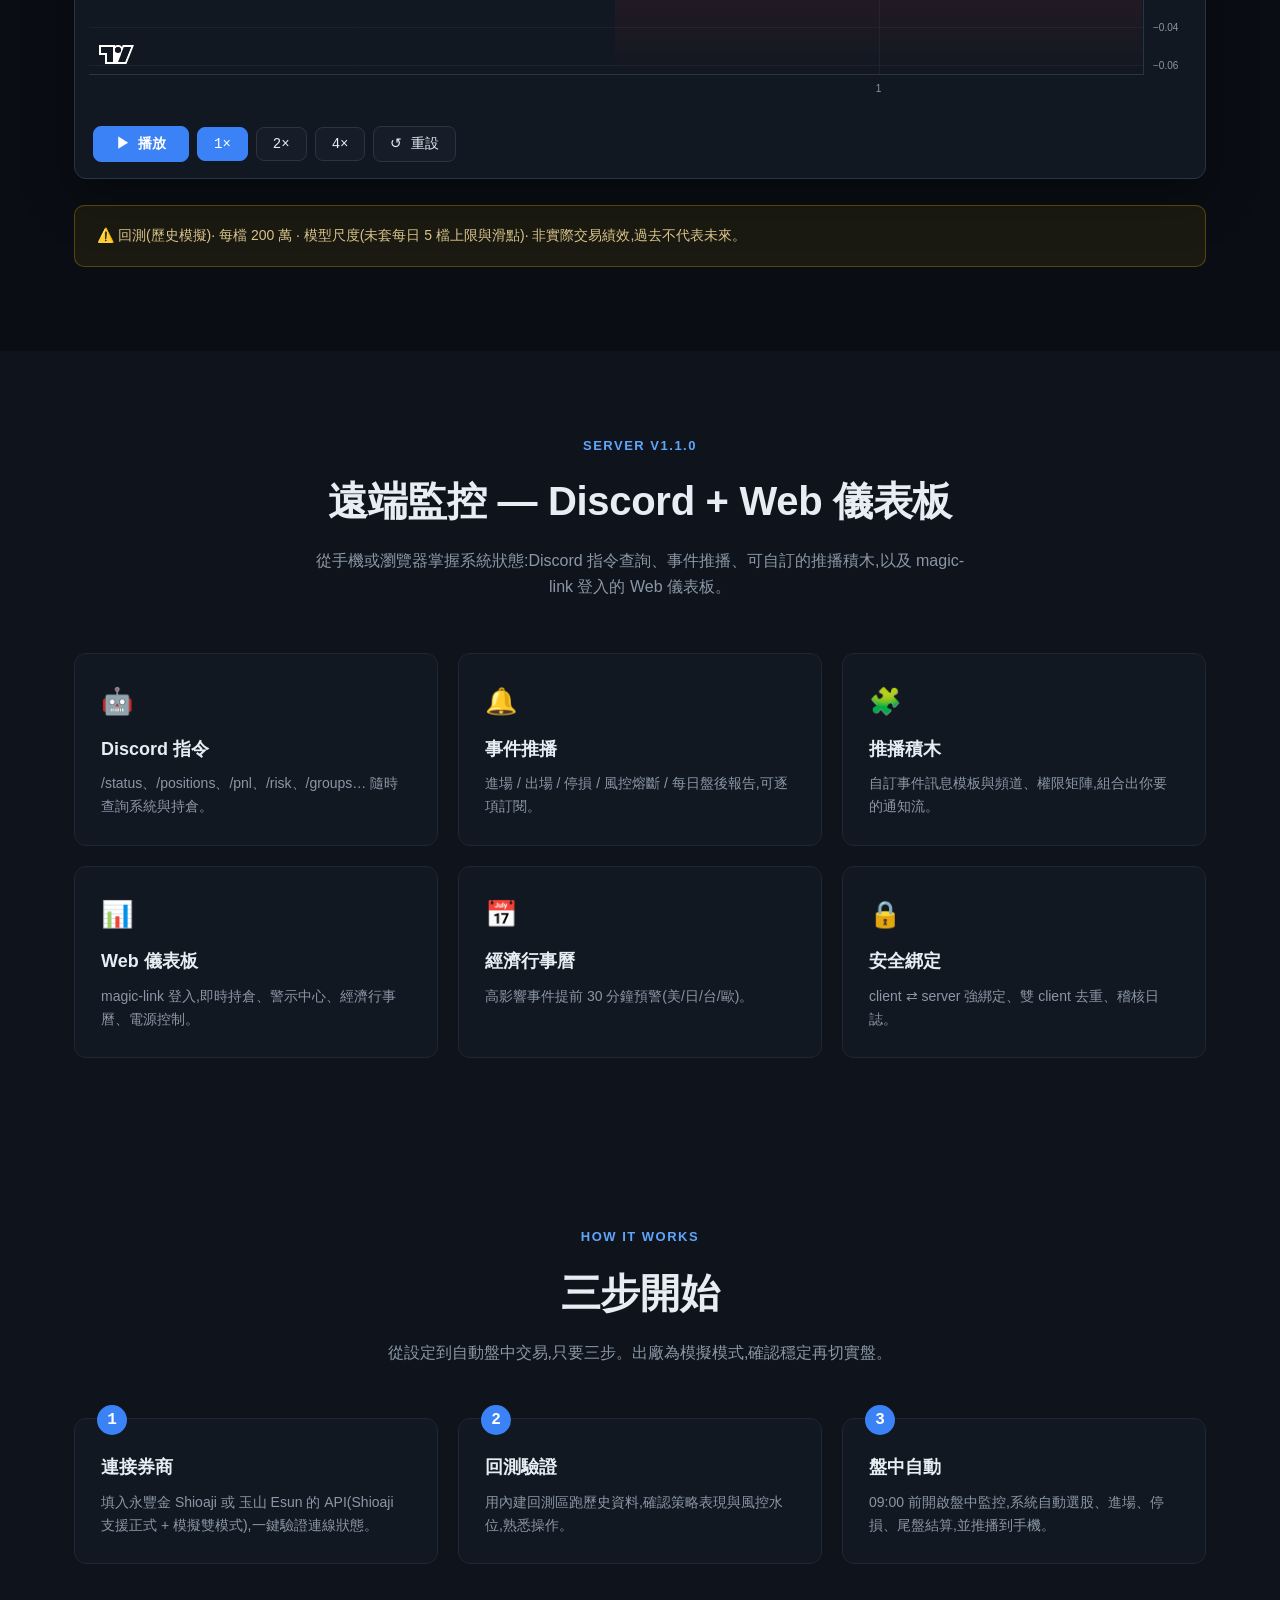
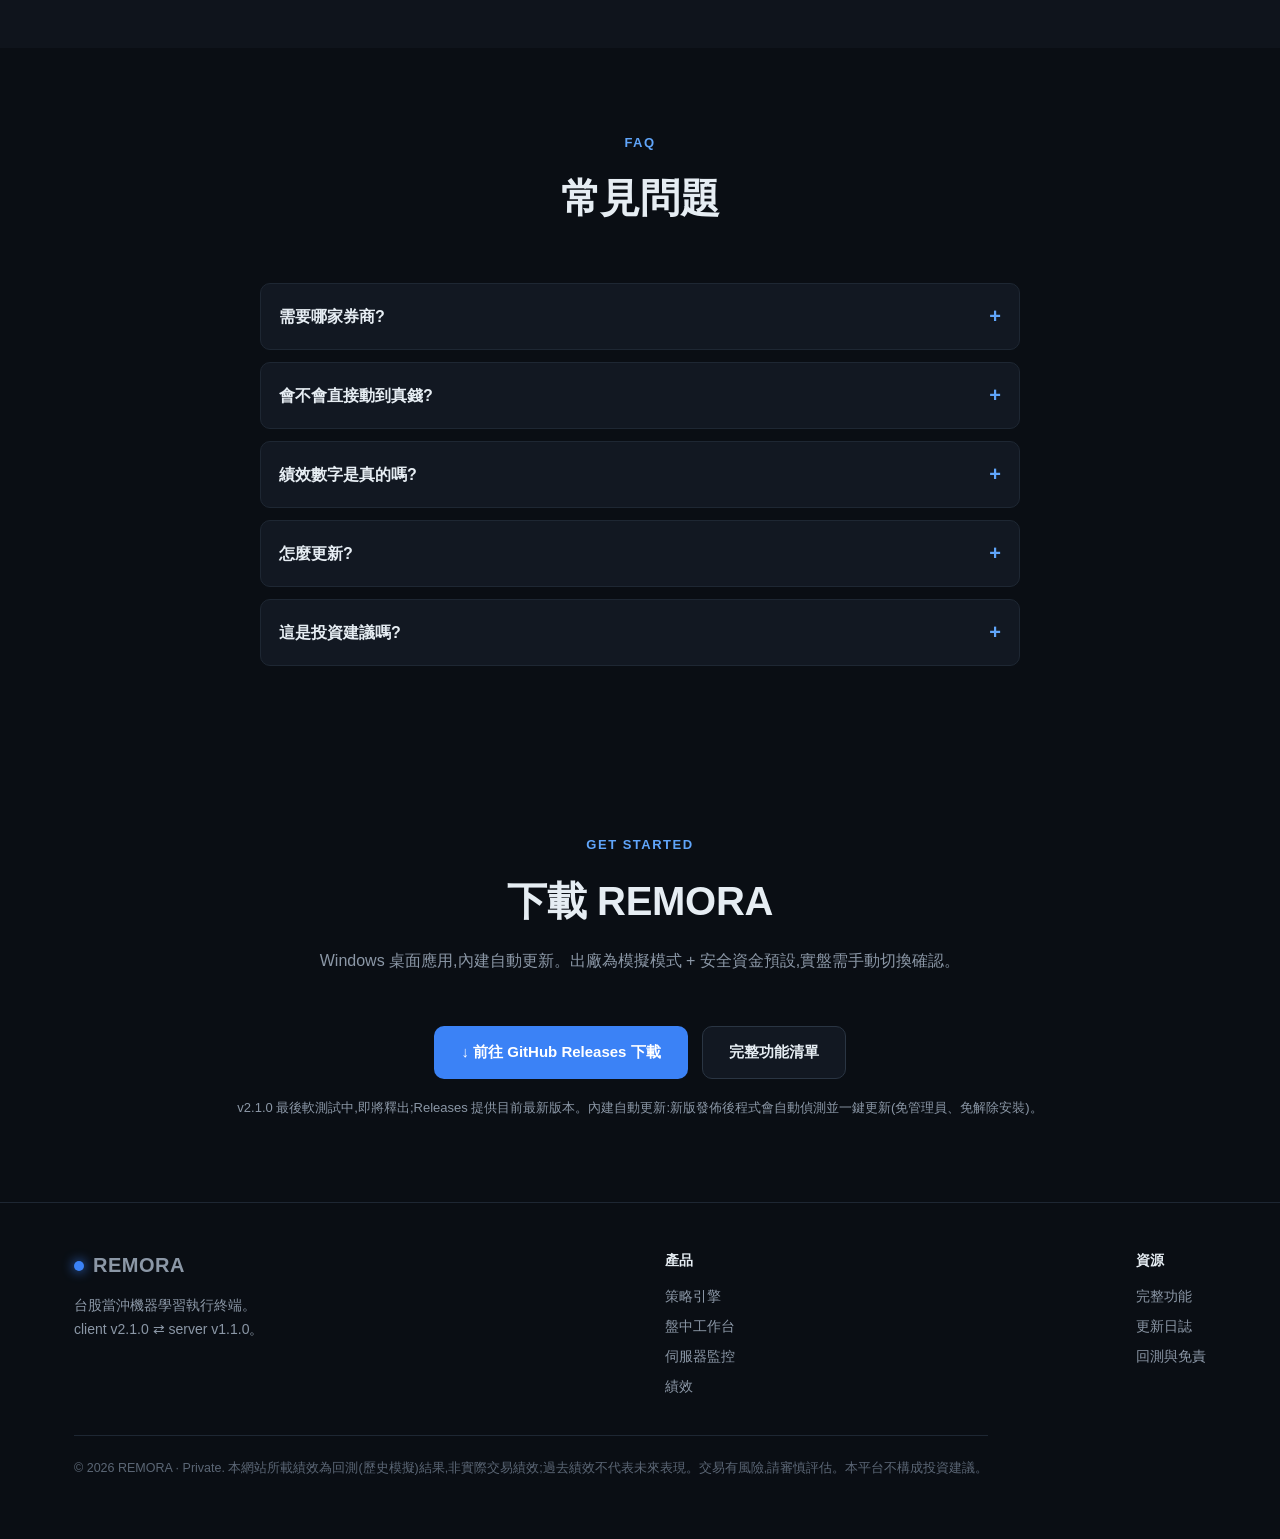
==== commit bc55ab37: "Website: chip-only 重算回測(+555%)+ 台股正報酬紅 + 回放從第0天 + 導覽列對齊 + 下載字深 + 盤中損益區塊 Co-Authored-By: Claude Opus " ====
--- a/docs/index.html
+++ b/docs/index.html
@@ -95,7 +95,7 @@
     <div class="shot">
       <div class="bar"><i class="r"></i><i class="y"></i><i class="g"></i><span>walk-forward · OOS</span></div>
       <div class="body"><div class="mockchart" data-seq="20,28,24,36,40,52,48,60,66,58,72,80,76,88,92"></div>
-        <div class="mrow" style="border:0"><span class="dim">4 季累積(模型尺度)</span><span class="green mono">+548%</span></div>
+        <div class="mrow" style="border:0"><span class="dim">4 季累積(模型尺度)</span><span class="red mono">+555%</span></div>
       </div>
     </div>
   </div>
@@ -125,6 +125,12 @@
         <div class="chart-toggle"><button data-sym="6770" class="on">6770 力積電</button><button data-sym="1802">1802 台玻</button></div>
         <div id="liveKchart"></div>
         <div class="chart-hint">即時 tick K 線 + 進出場標記 + 量能副圖 · 可拖曳 / 滾輪縮放</div>
+        <div class="pnl" style="border-top:1px solid var(--border);padding:10px 14px 6px">
+          <div class="tot"><span class="lab">今日已實現損益</span><span class="val red">+160,331</span></div>
+          <div class="row"><span class="sym">6770</span><span class="px">空 595.0 → 回補 532.4</span><span class="pl red">+102,688</span></div>
+          <div class="row"><span class="sym">1802</span><span class="px">空 48.6 → 回補 46.2</span><span class="pl red">+57,643</span></div>
+          <div class="note">示意 · 台股漲跌色(賺=紅 / 賠=綠)· 每檔約 200 萬</div>
+        </div>
       </div>
     </div>
   </div>
@@ -149,19 +155,19 @@
       <p>我們把「回測偏樂觀」的部分也誠實揭露(回測未套每日 5 檔上限、未含真實滑點),讓你看到的是可被獨立驗證的數字。</p>
       <ul>
         <li>一年 10 萬/檔回測:+356,977 元 / 875 筆</li>
-        <li>4 季 walk-forward 累積 +548%(模型尺度)</li>
+        <li>4 季 walk-forward 累積 +555%(模型尺度 · chip-only)</li>
         <li>盤中引擎 = 回測 = 模型,逐筆 100% 等價</li>
       </ul>
       <a class="btn btn-ghost" href="performance.html" style="margin-top:18px">查看完整績效與免責 →</a>
     </div>
     <div class="shot">
-      <div class="bar"><i class="r"></i><i class="y"></i><i class="g"></i><span>equity curve · 4Q walk-forward · +548%</span></div>
+      <div class="bar"><i class="r"></i><i class="y"></i><i class="g"></i><span>equity curve · 4Q walk-forward · +555%</span></div>
       <div class="body" style="padding:14px 14px 6px"><div id="equityChart"></div>
         <div class="chart-hint" style="padding:6px 0 0">4 季 walk-forward 累積報酬(模型尺度)· 捲動到此自動描繪</div>
       </div>
     </div>
   </div>
-  <div class="disclaimer reveal">⚠️ 上述為<b>回測(歷史模擬)結果,非實際交易績效</b>。「+548%」為各筆報酬率加總(非複利成長);回測採模型尺度、未含真實滑點與部分成交。<b>過去績效不代表未來表現,投資有風險。</b></div>
+  <div class="disclaimer reveal">⚠️ 上述為<b>回測(歷史模擬)結果,非實際交易績效</b>。「+555%」為各筆報酬率加總(非複利成長);回測採模型尺度、未含真實滑點與部分成交。<b>過去績效不代表未來表現,投資有風險。</b></div>
 </div></section>
 
 <!-- Backtest replay -->
@@ -176,7 +182,7 @@
     <div class="body" style="padding:14px">
       <div class="replay-stats">
         <div><span class="rl">日期</span><span id="rpDate" class="rv mono">—</span></div>
-        <div><span class="rl">累積損益(元)</span><span id="rpPnl" class="rv mono green">+0</span></div>
+        <div><span class="rl">累積損益(元)</span><span id="rpPnl" class="rv mono" style="color:var(--dim)">+0</span></div>
         <div><span class="rl">交易日</span><span id="rpDay" class="rv mono">0 / 220</span></div>
       </div>
       <div id="replayChart"></div>
--- a/docs/assets/css/style.css
+++ b/docs/assets/css/style.css
@@ -22,16 +22,18 @@
 /* ── Nav ── */
 .nav{position:sticky;top:0;z-index:100;background:rgba(10,14,20,.82);
   backdrop-filter:blur(14px);border-bottom:1px solid var(--border)}
-.nav .wrap{display:flex;align-items:center;height:74px;gap:28px;padding-top:6px}
+.nav .wrap{display:flex;align-items:center;height:74px;gap:28px}
 .brand{font-weight:800;font-size:20px;letter-spacing:.5px;display:flex;align-items:center;gap:9px}
 .brand .dot{width:10px;height:10px;border-radius:50%;background:var(--accent);
   box-shadow:0 0 12px var(--accent)}
-.nav-links{display:flex;gap:22px;margin-left:auto;font-size:14px}
+.nav-links{display:flex;align-items:center;gap:22px;margin-left:auto;font-size:14px}
 .nav-links a{color:var(--dim);transition:color .2s}
 .nav-links a:hover{color:var(--bright)}
-.nav-cta{background:var(--accent);color:#ffffff;padding:9px 20px;border-radius:8px;font-size:15px;
+.nav-cta{background:var(--accent);color:#0a0e14;padding:9px 20px;border-radius:8px;font-size:15px;
   font-weight:800;letter-spacing:.5px;transition:background .2s;box-shadow:0 2px 10px rgba(59,130,246,.45)}
-.nav-cta:hover{background:#2563eb;color:#fff}
+.nav-links a.nav-cta{color:#0a0e14}
+.nav-cta:hover{background:#2563eb}
+.nav-links a.nav-cta:hover{color:#0a0e14}
 .nav-gh{display:inline-flex;align-items:center;color:var(--dim);transition:color .2s,transform .2s}
 .nav-gh:hover{color:var(--bright);transform:translateY(-1px)}
 .nav-toggle{display:none;margin-left:auto;background:none;border:0;color:var(--text);font-size:24px;cursor:pointer}
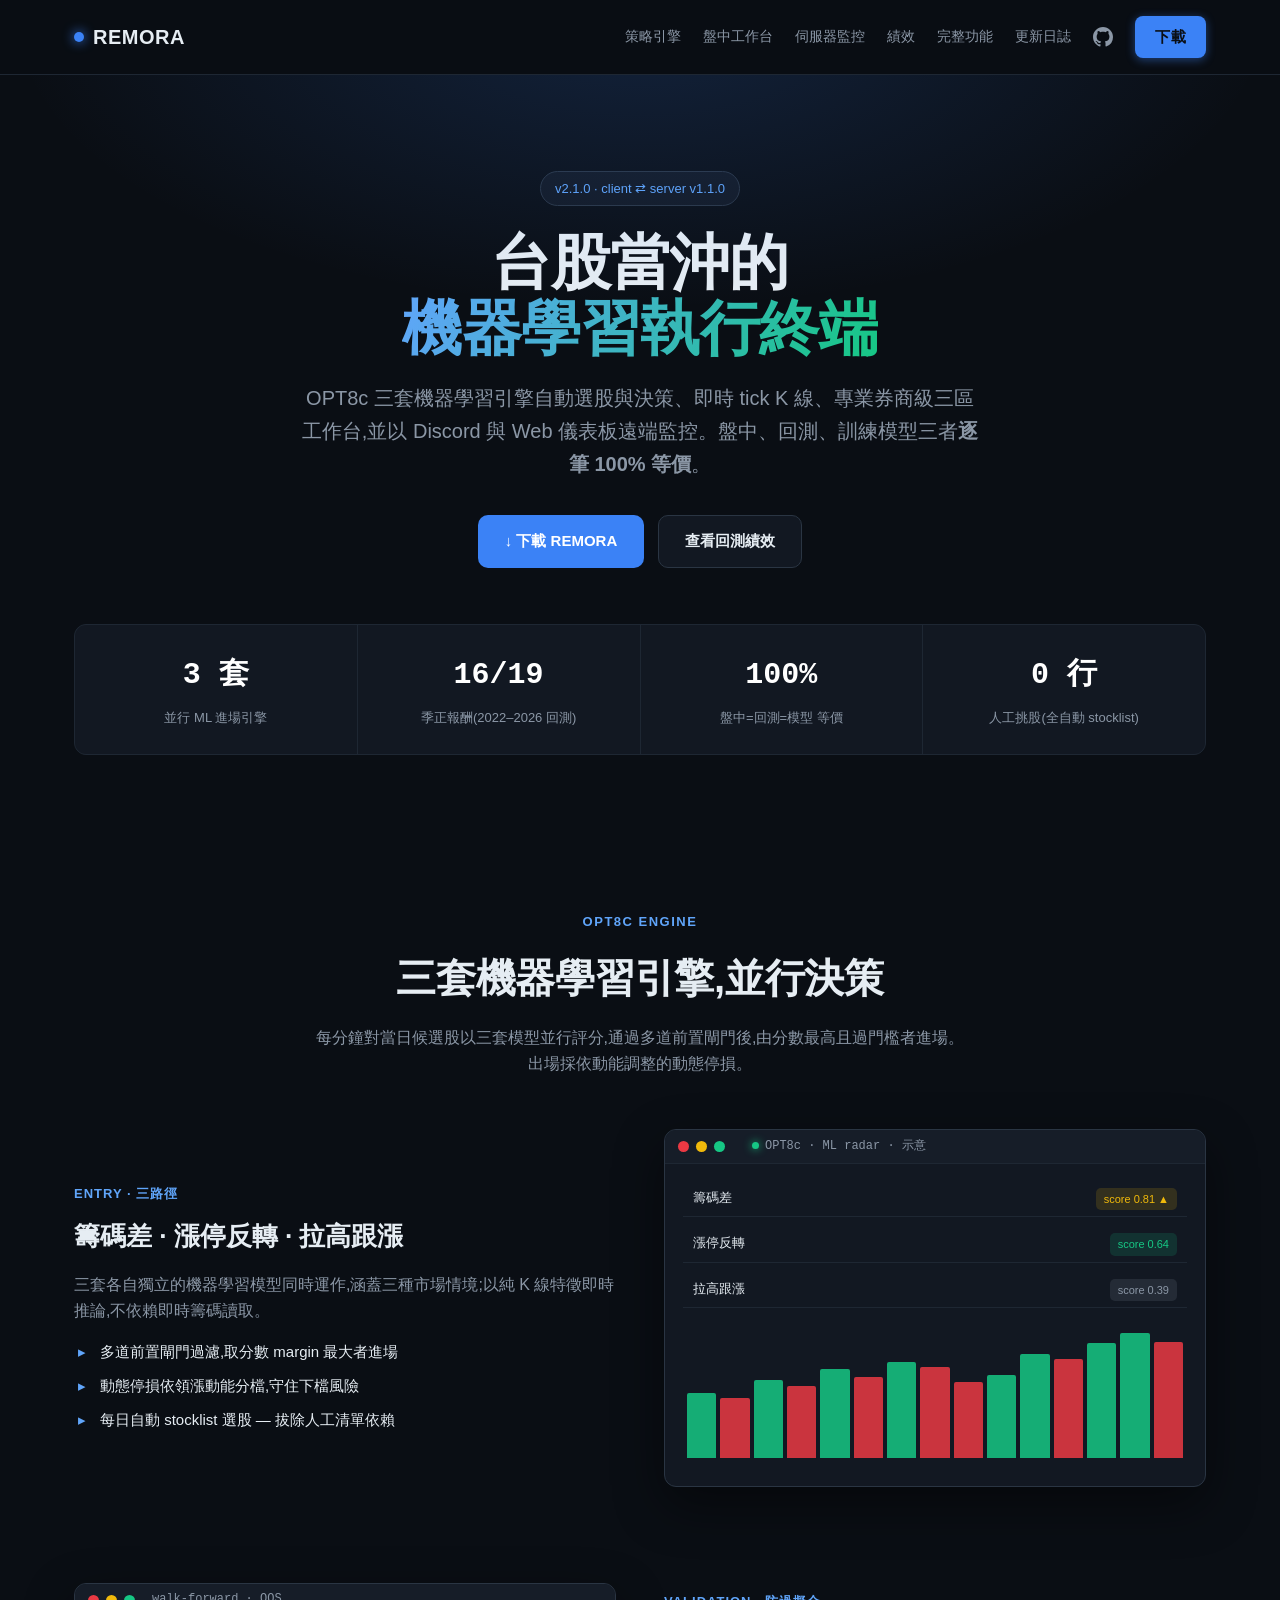
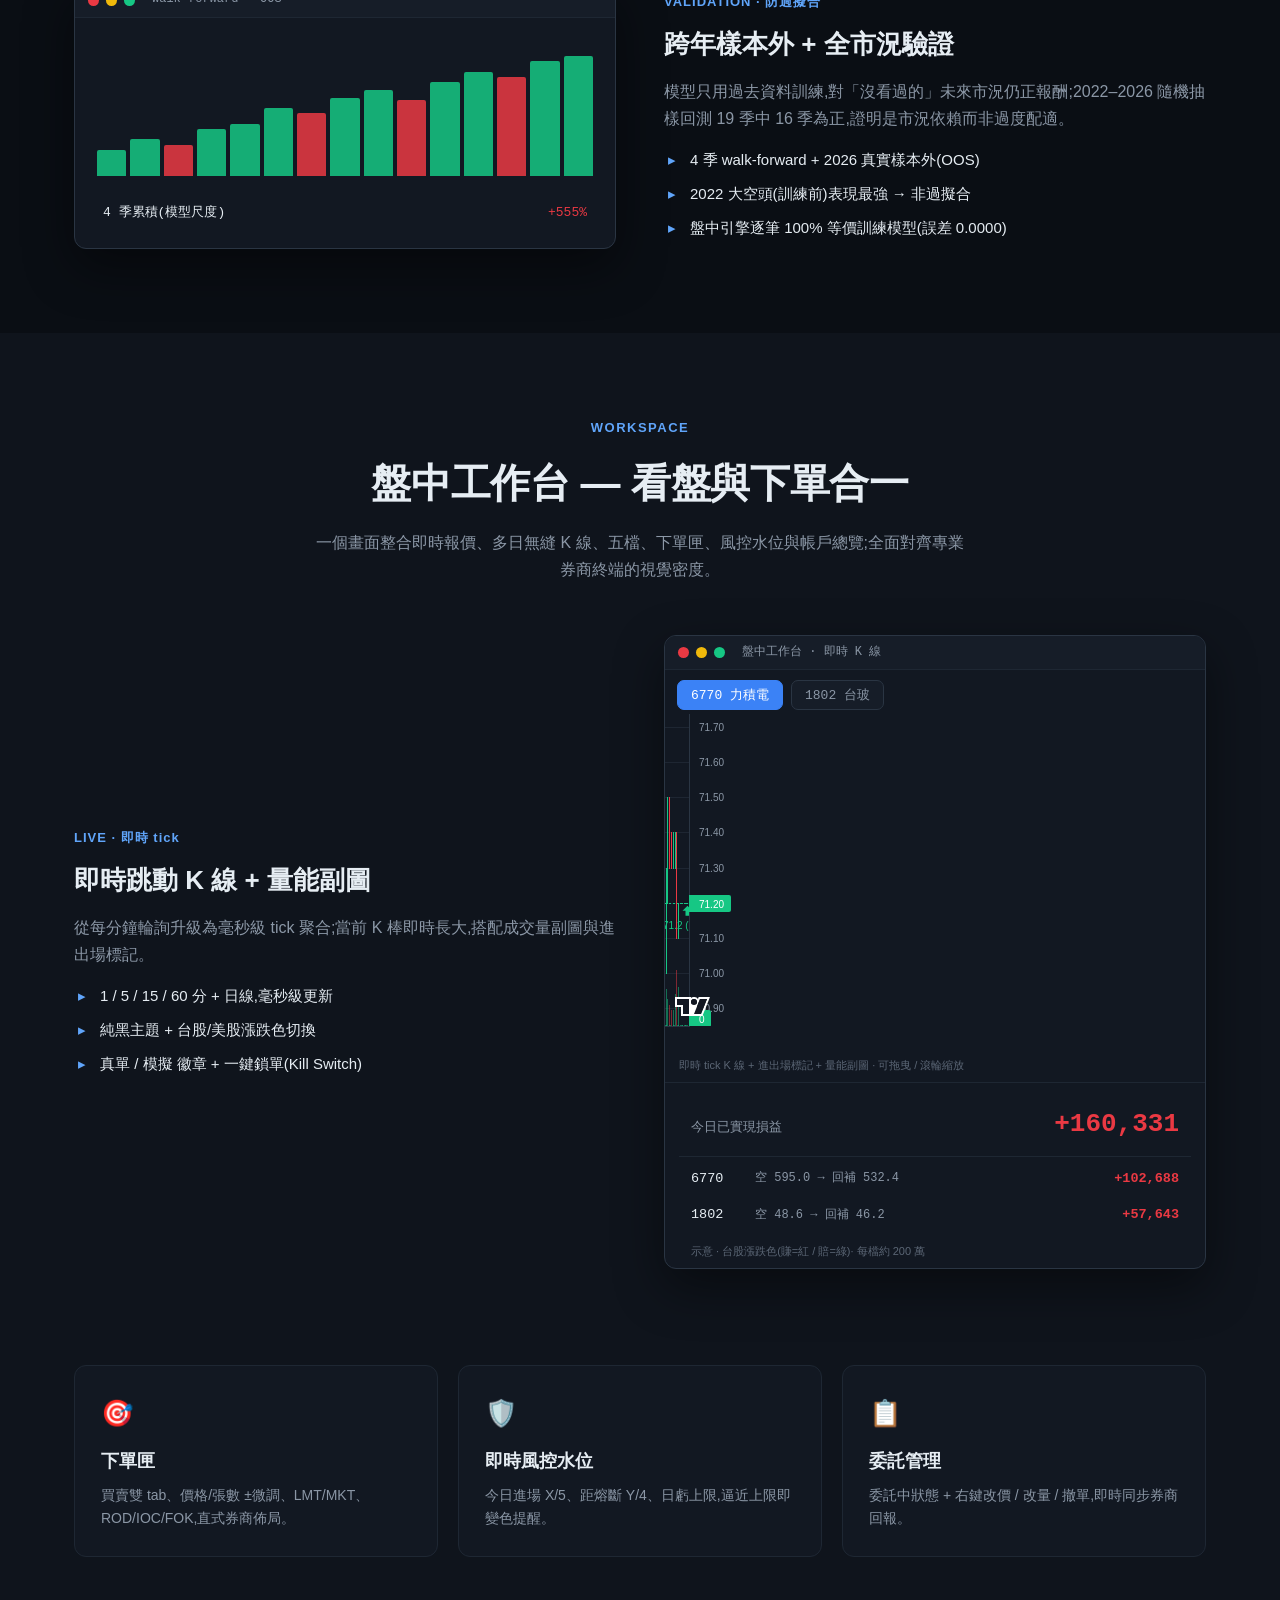
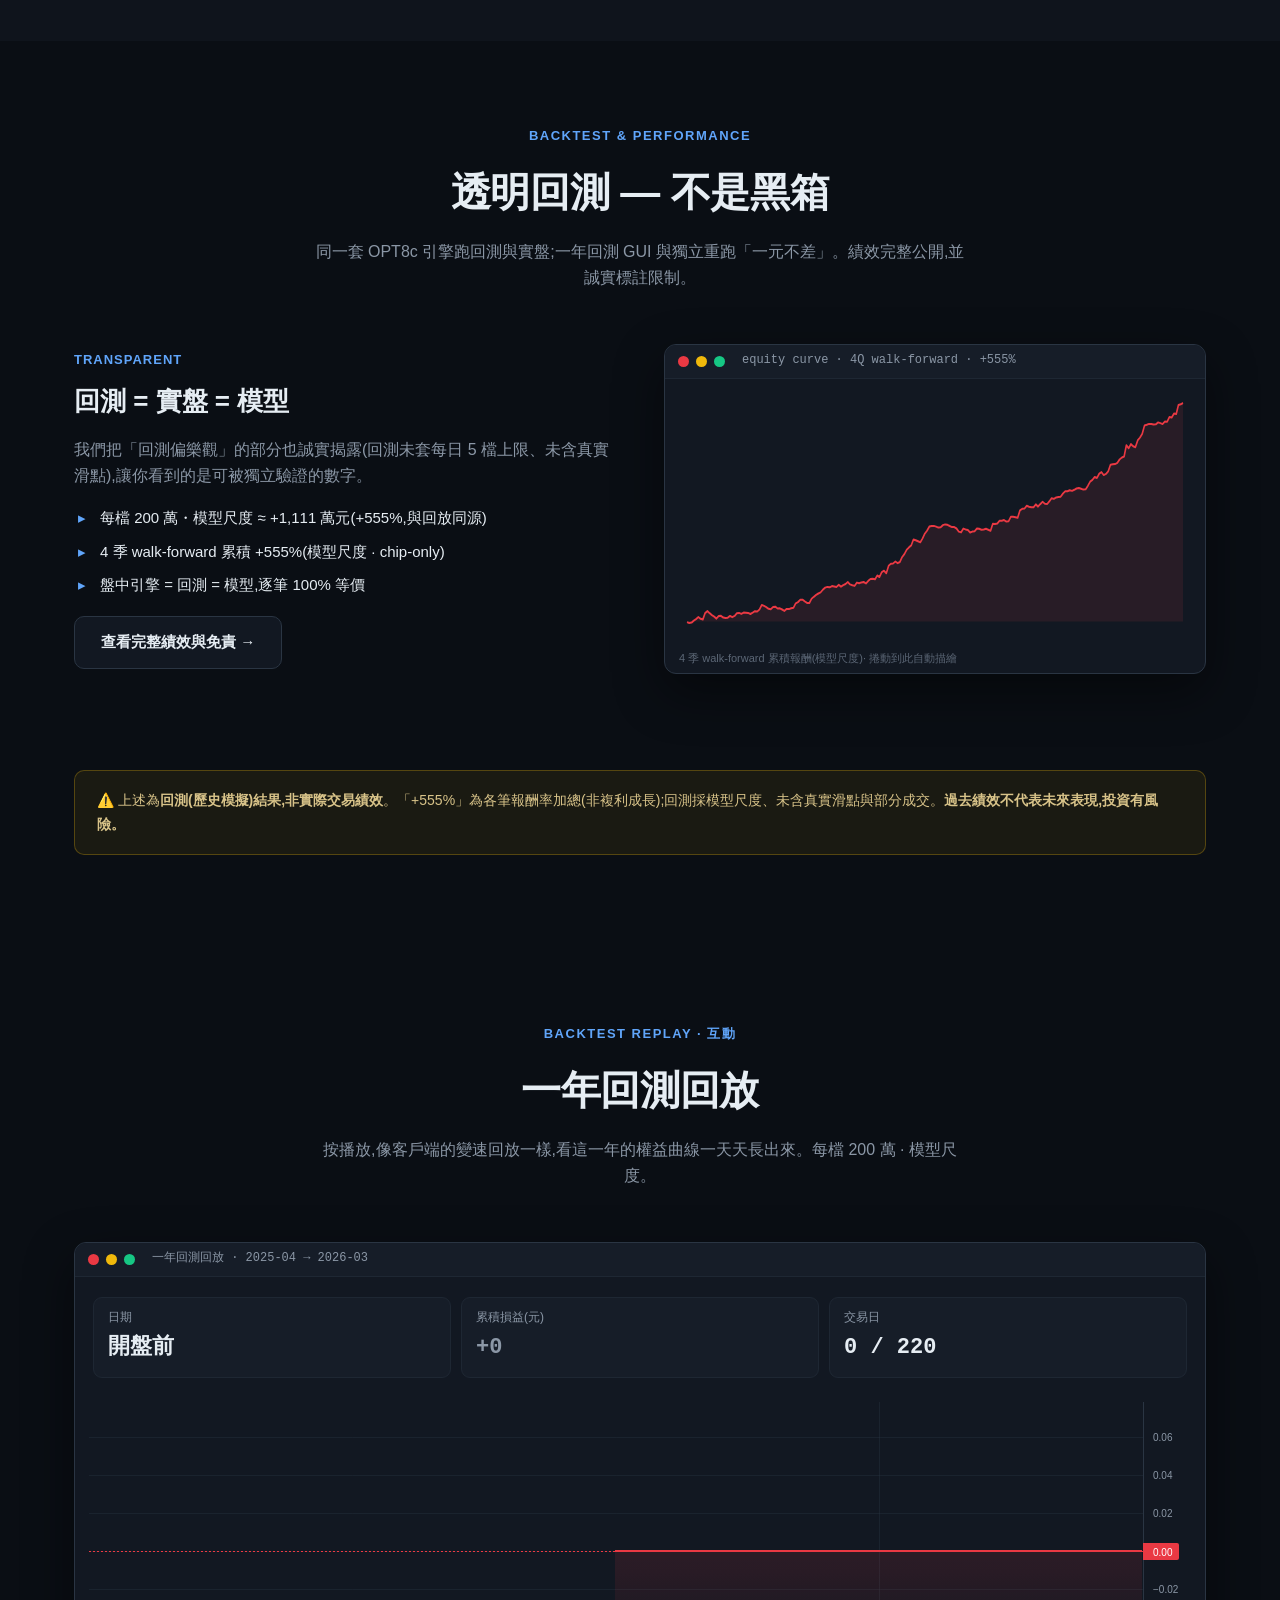
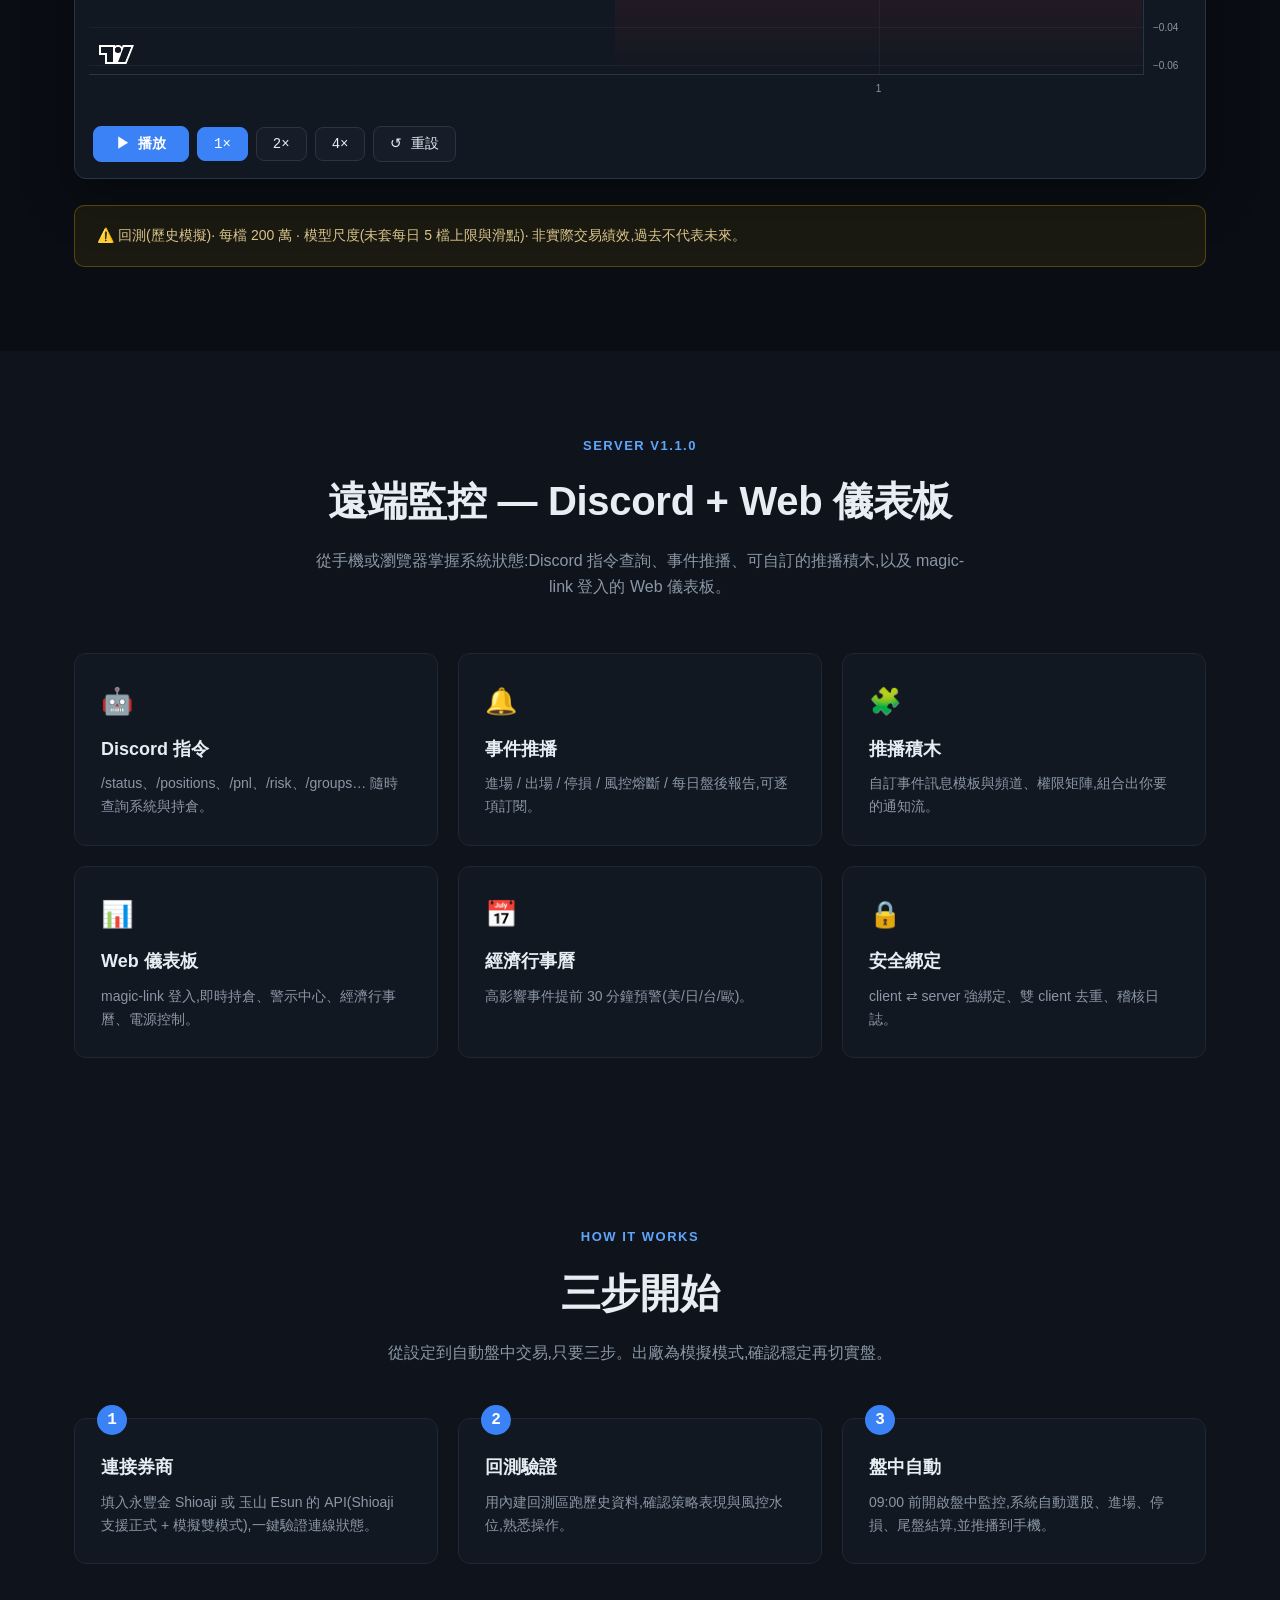
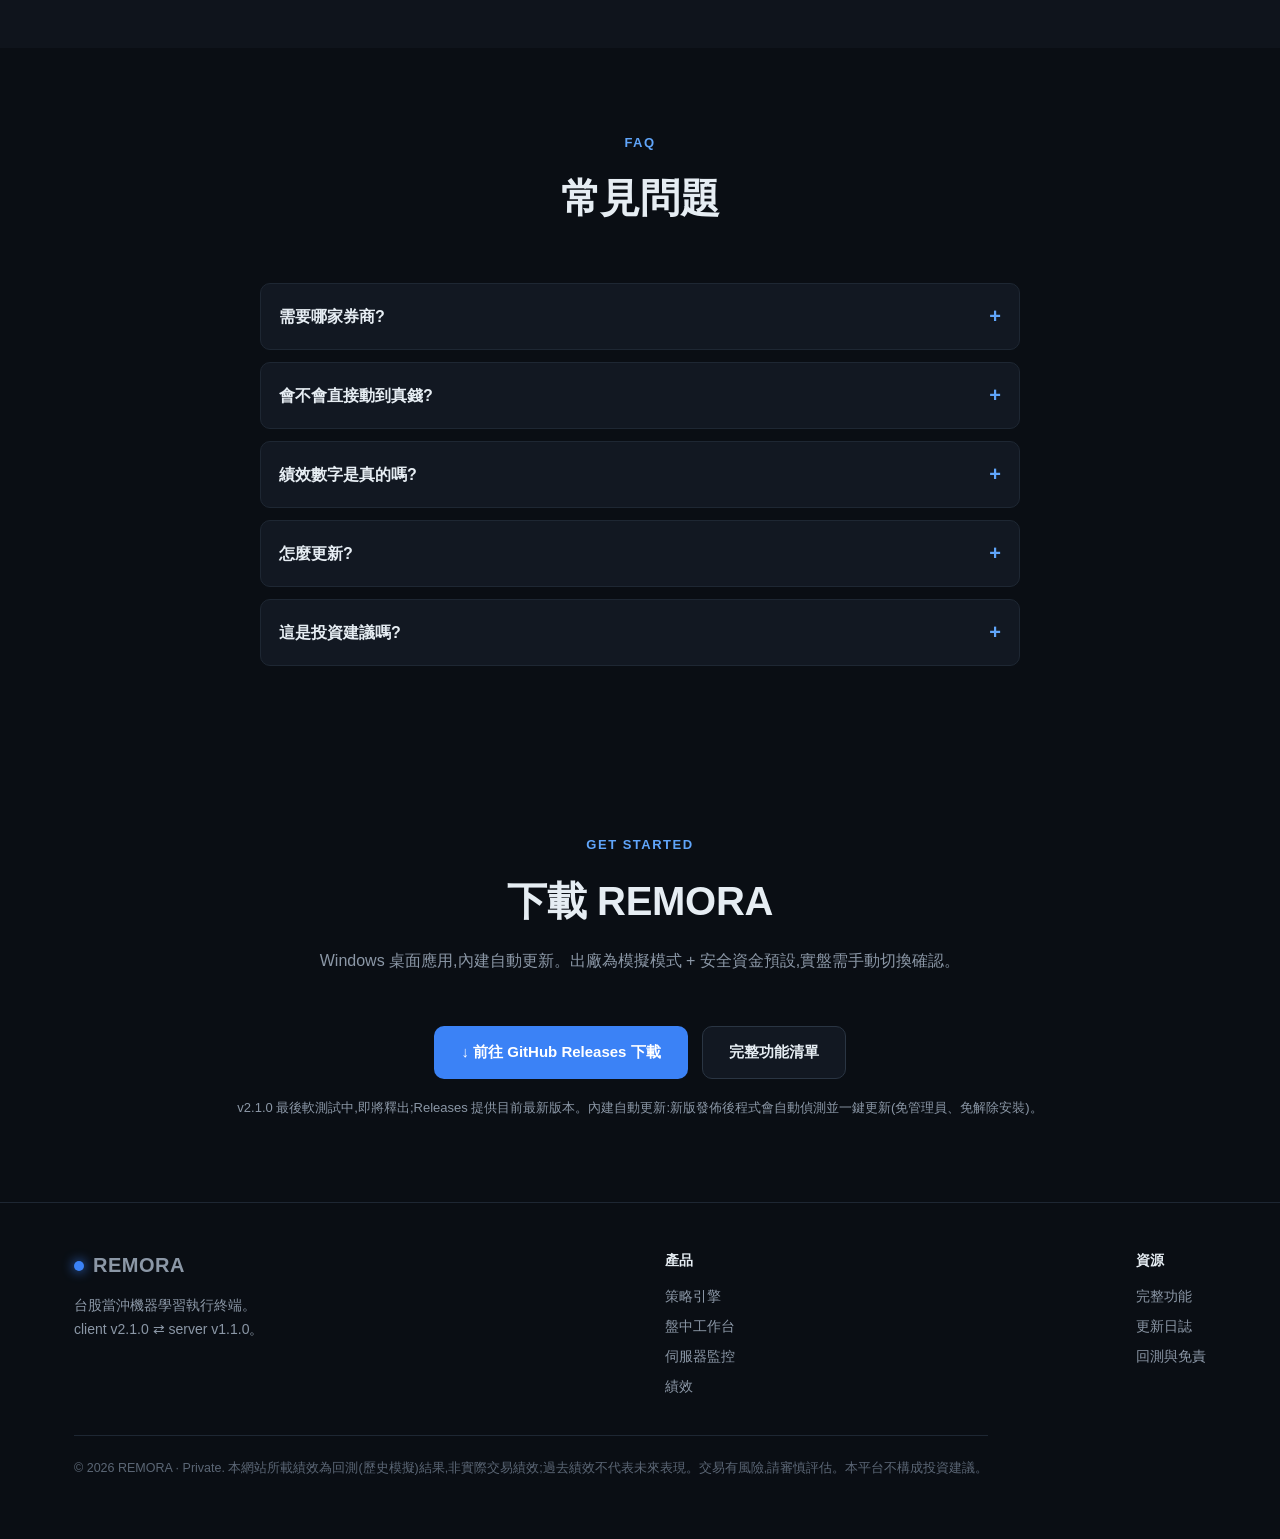
==== commit 87b29ca9: "Website: 一年回測統一 200萬/檔模型尺度(+1,111萬/+555%) Co-Authored-By: Claude Opus 4.8 (1M context) <noreply@anth" ====
--- a/docs/index.html
+++ b/docs/index.html
@@ -154,7 +154,7 @@
       <h3>回測 = 實盤 = 模型</h3>
       <p>我們把「回測偏樂觀」的部分也誠實揭露(回測未套每日 5 檔上限、未含真實滑點),讓你看到的是可被獨立驗證的數字。</p>
       <ul>
-        <li>一年 10 萬/檔回測:+356,977 元 / 875 筆</li>
+        <li>每檔 200 萬・模型尺度 ≈ +1,111 萬元(+555%,與回放同源)</li>
         <li>4 季 walk-forward 累積 +555%(模型尺度 · chip-only)</li>
         <li>盤中引擎 = 回測 = 模型,逐筆 100% 等價</li>
       </ul>
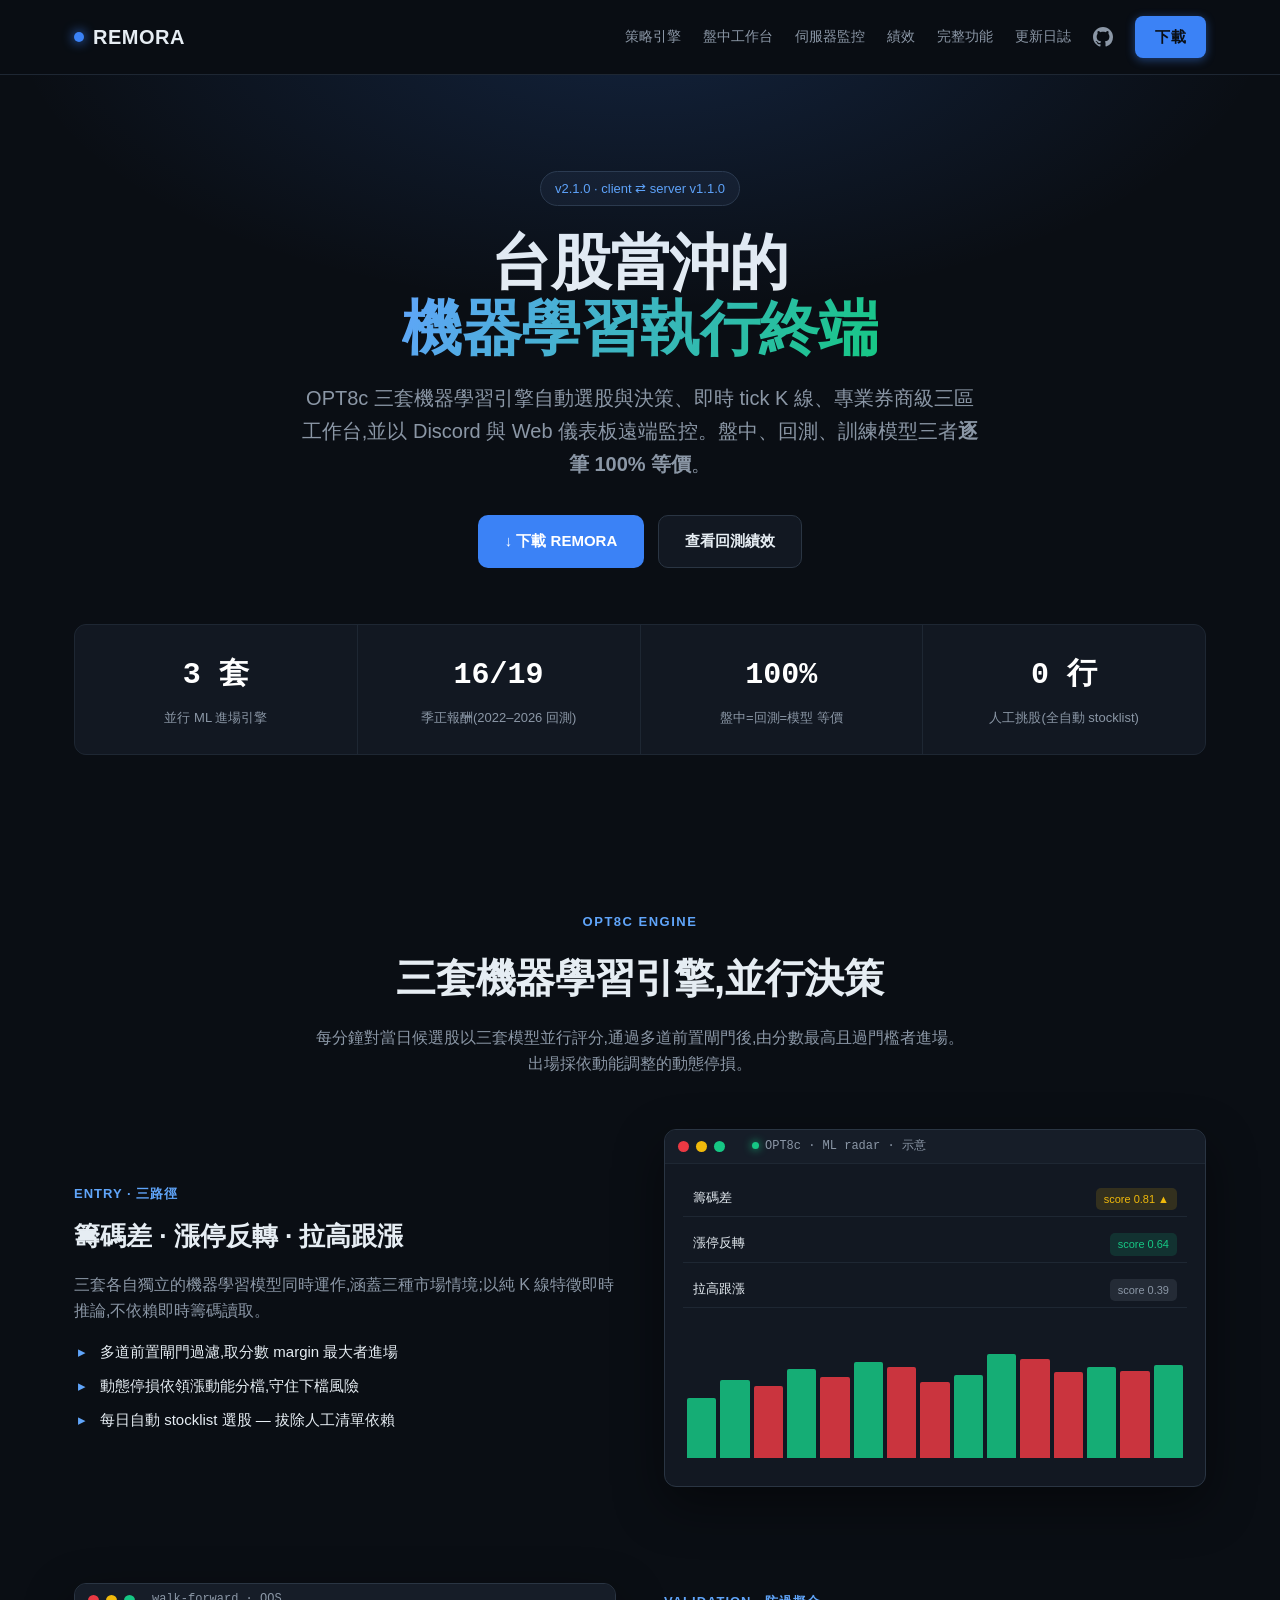
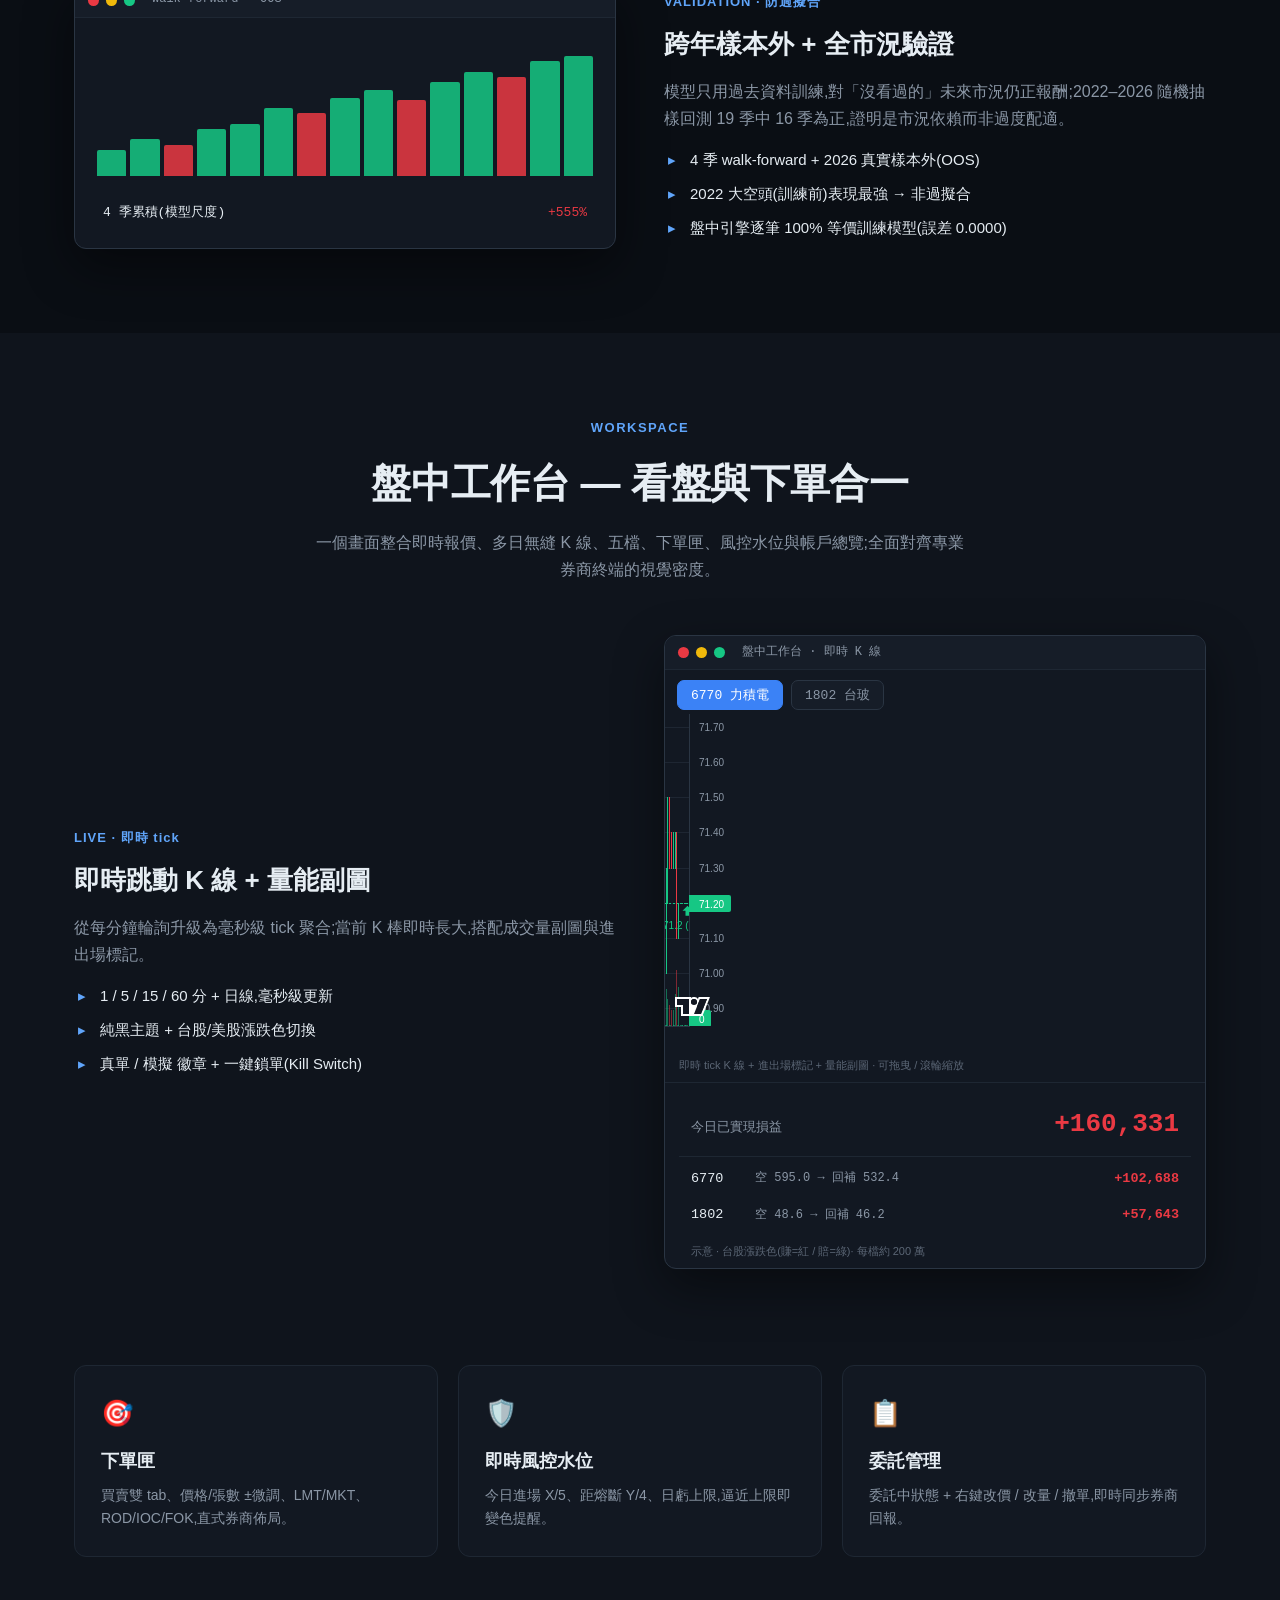
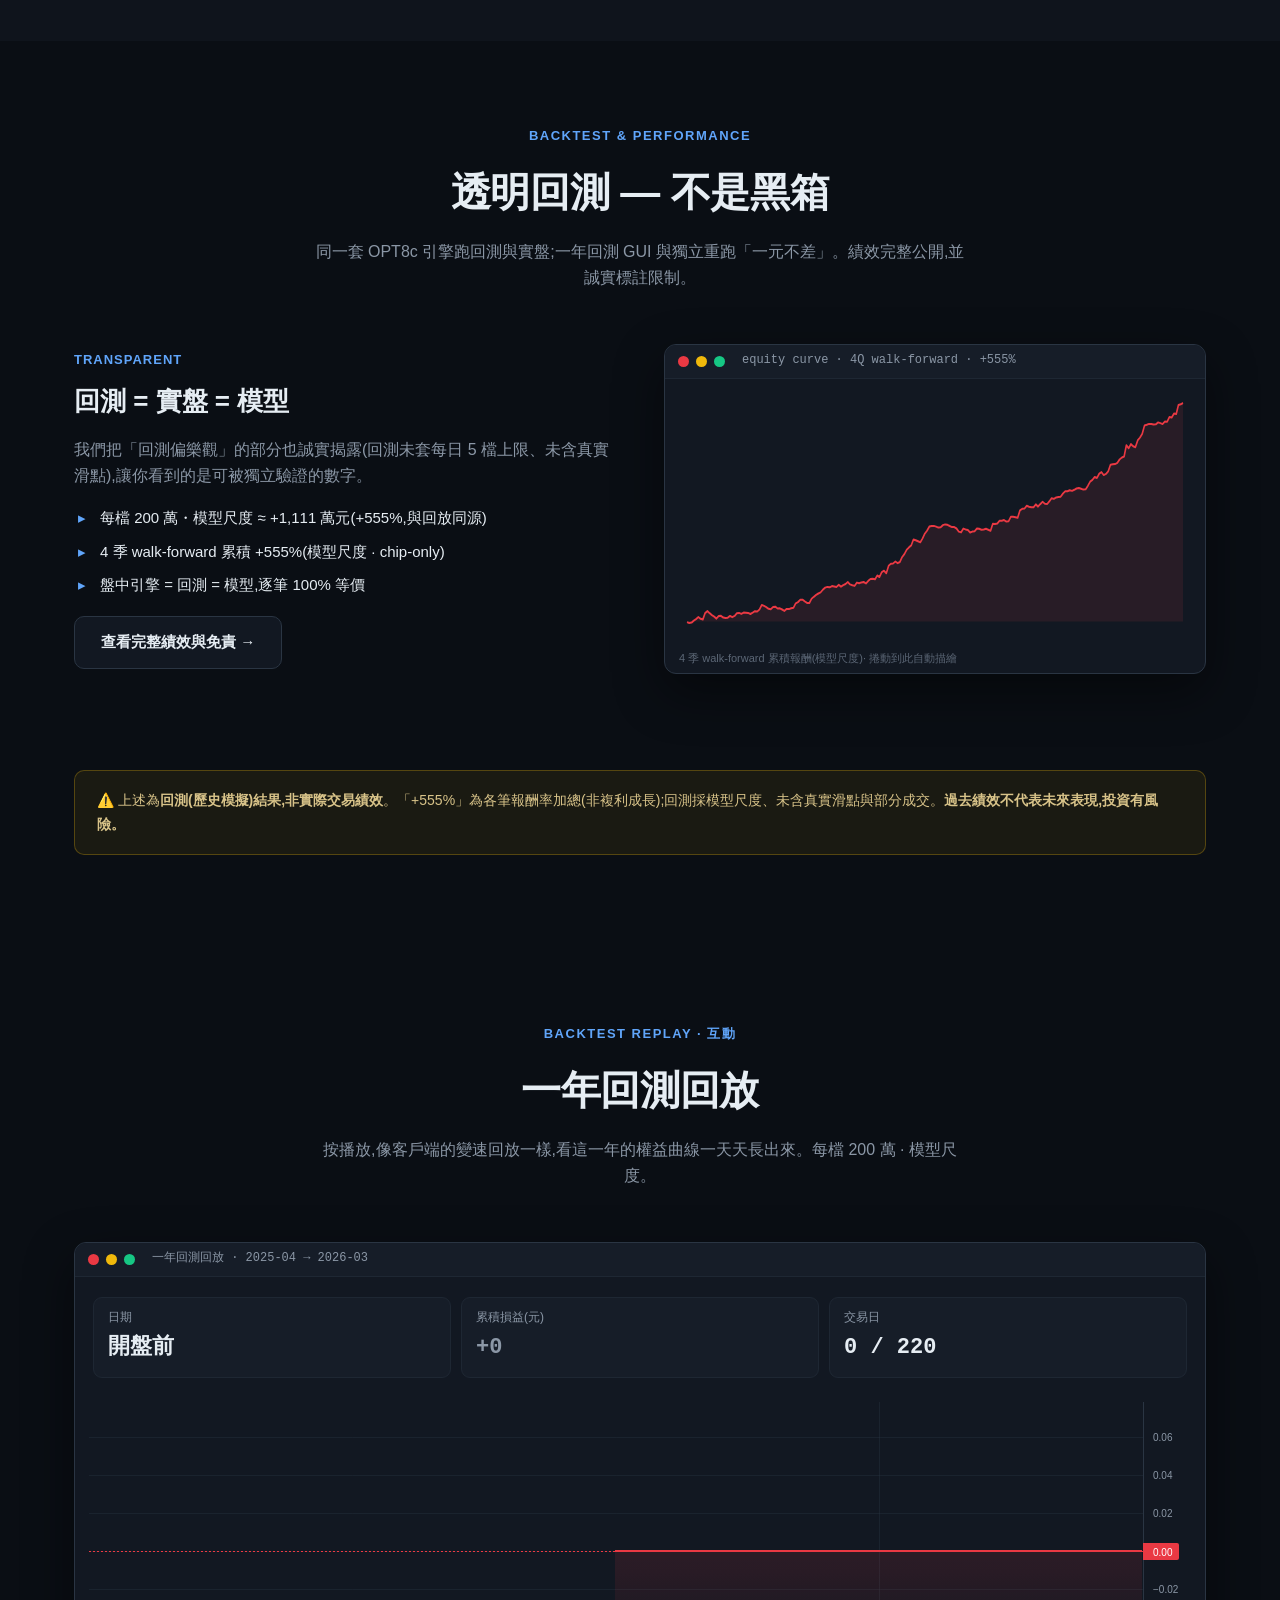
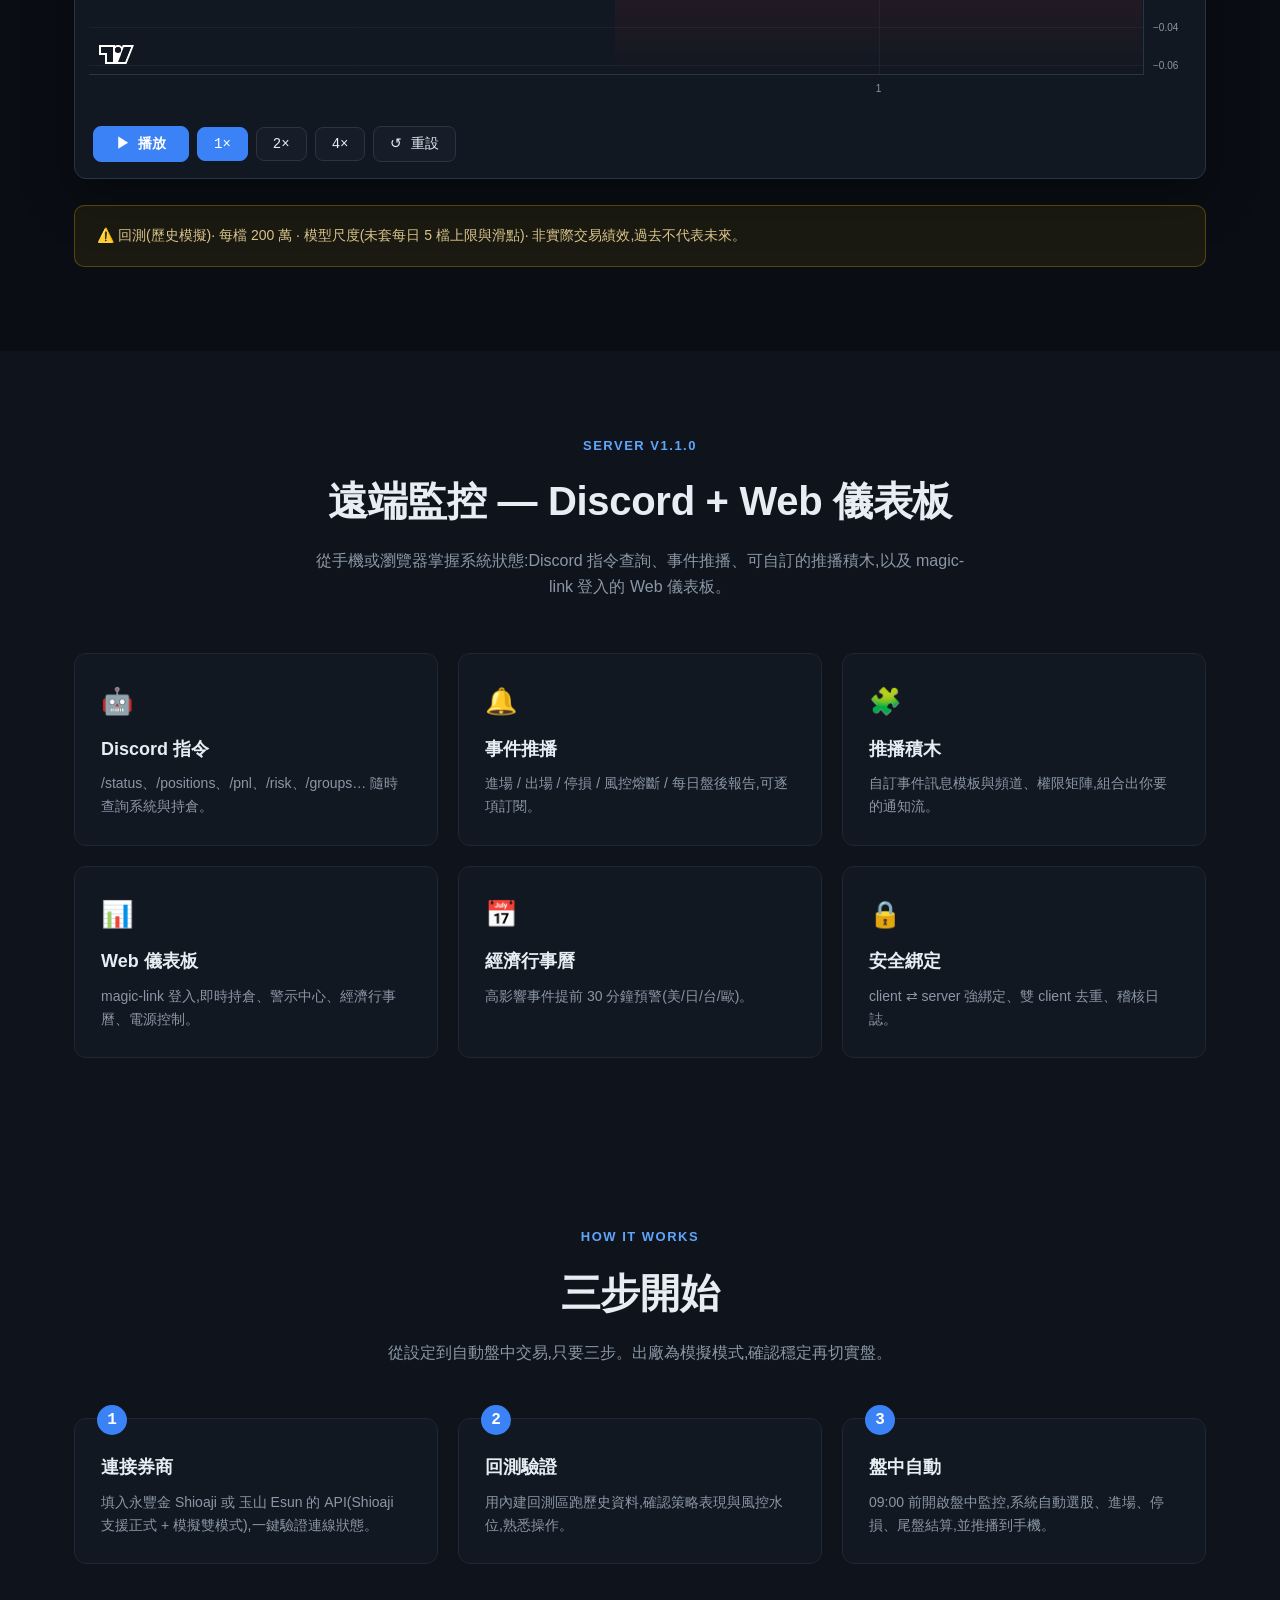
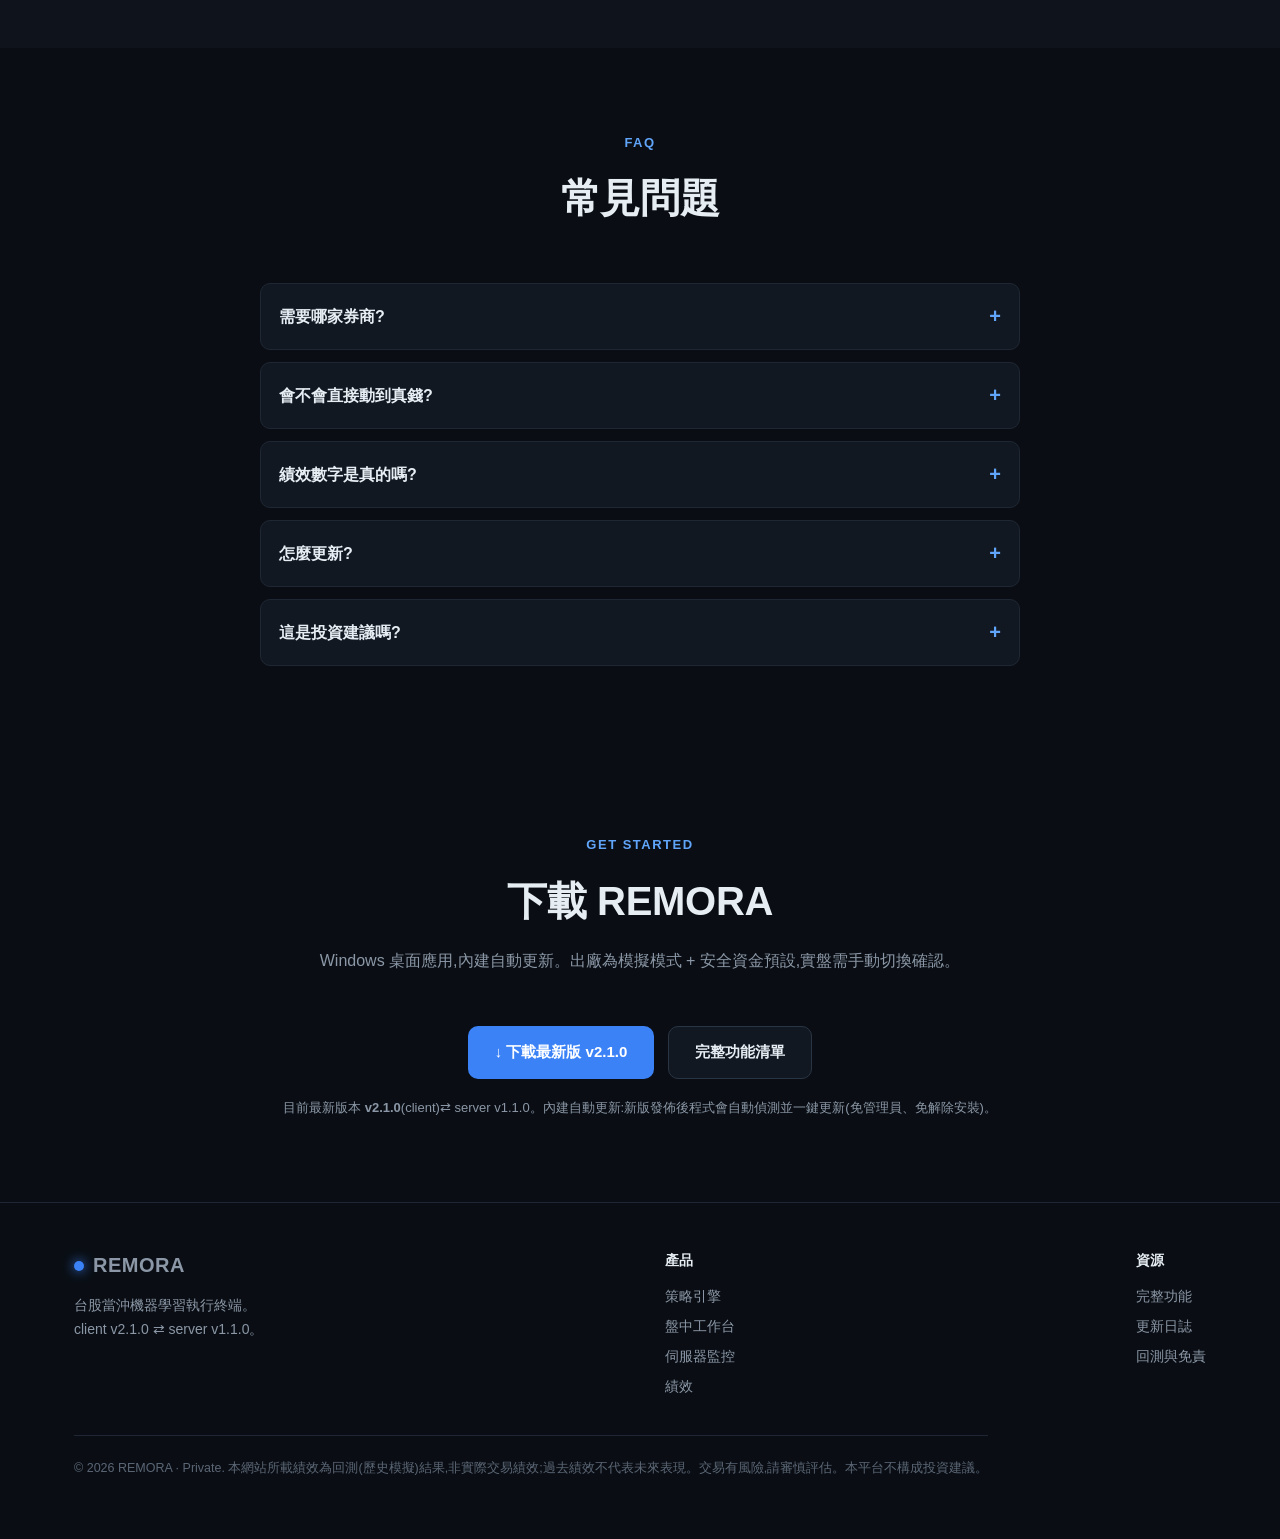
==== commit 973d2c19: "網站:下載鈕改指向 releases/latest + 標示最新版 v2.1.0 下載按鈕由 /releases(全部列表)改為 /releases/latest(永遠最新), 文案更新為「目前最新版" ====
--- a/docs/index.html
+++ b/docs/index.html
@@ -250,10 +250,10 @@
     <p>Windows 桌面應用,內建自動更新。出廠為模擬模式 + 安全資金預設,實盤需手動切換確認。</p>
   </div>
   <div class="hero-btns reveal">
-    <a class="btn btn-primary" href="https://github.com/OswallowO/Remora/releases" target="_blank" rel="noopener">↓ 前往 GitHub Releases 下載</a>
+    <a class="btn btn-primary" href="https://github.com/OswallowO/Remora/releases/latest" target="_blank" rel="noopener">↓ 下載最新版 v2.1.0</a>
     <a class="btn btn-ghost" href="features.html">完整功能清單</a>
   </div>
-  <p style="text-align:center;color:var(--dim);font-size:13px;margin-top:18px">v2.1.0 最後軟測試中,即將釋出;Releases 提供目前最新版本。內建自動更新:新版發佈後程式會自動偵測並一鍵更新(免管理員、免解除安裝)。</p>
+  <p style="text-align:center;color:var(--dim);font-size:13px;margin-top:18px">目前最新版本 <b>v2.1.0</b>(client)⇄ server v1.1.0。內建自動更新:新版發佈後程式會自動偵測並一鍵更新(免管理員、免解除安裝)。</p>
 </div></section>
 
 <!-- Footer -->
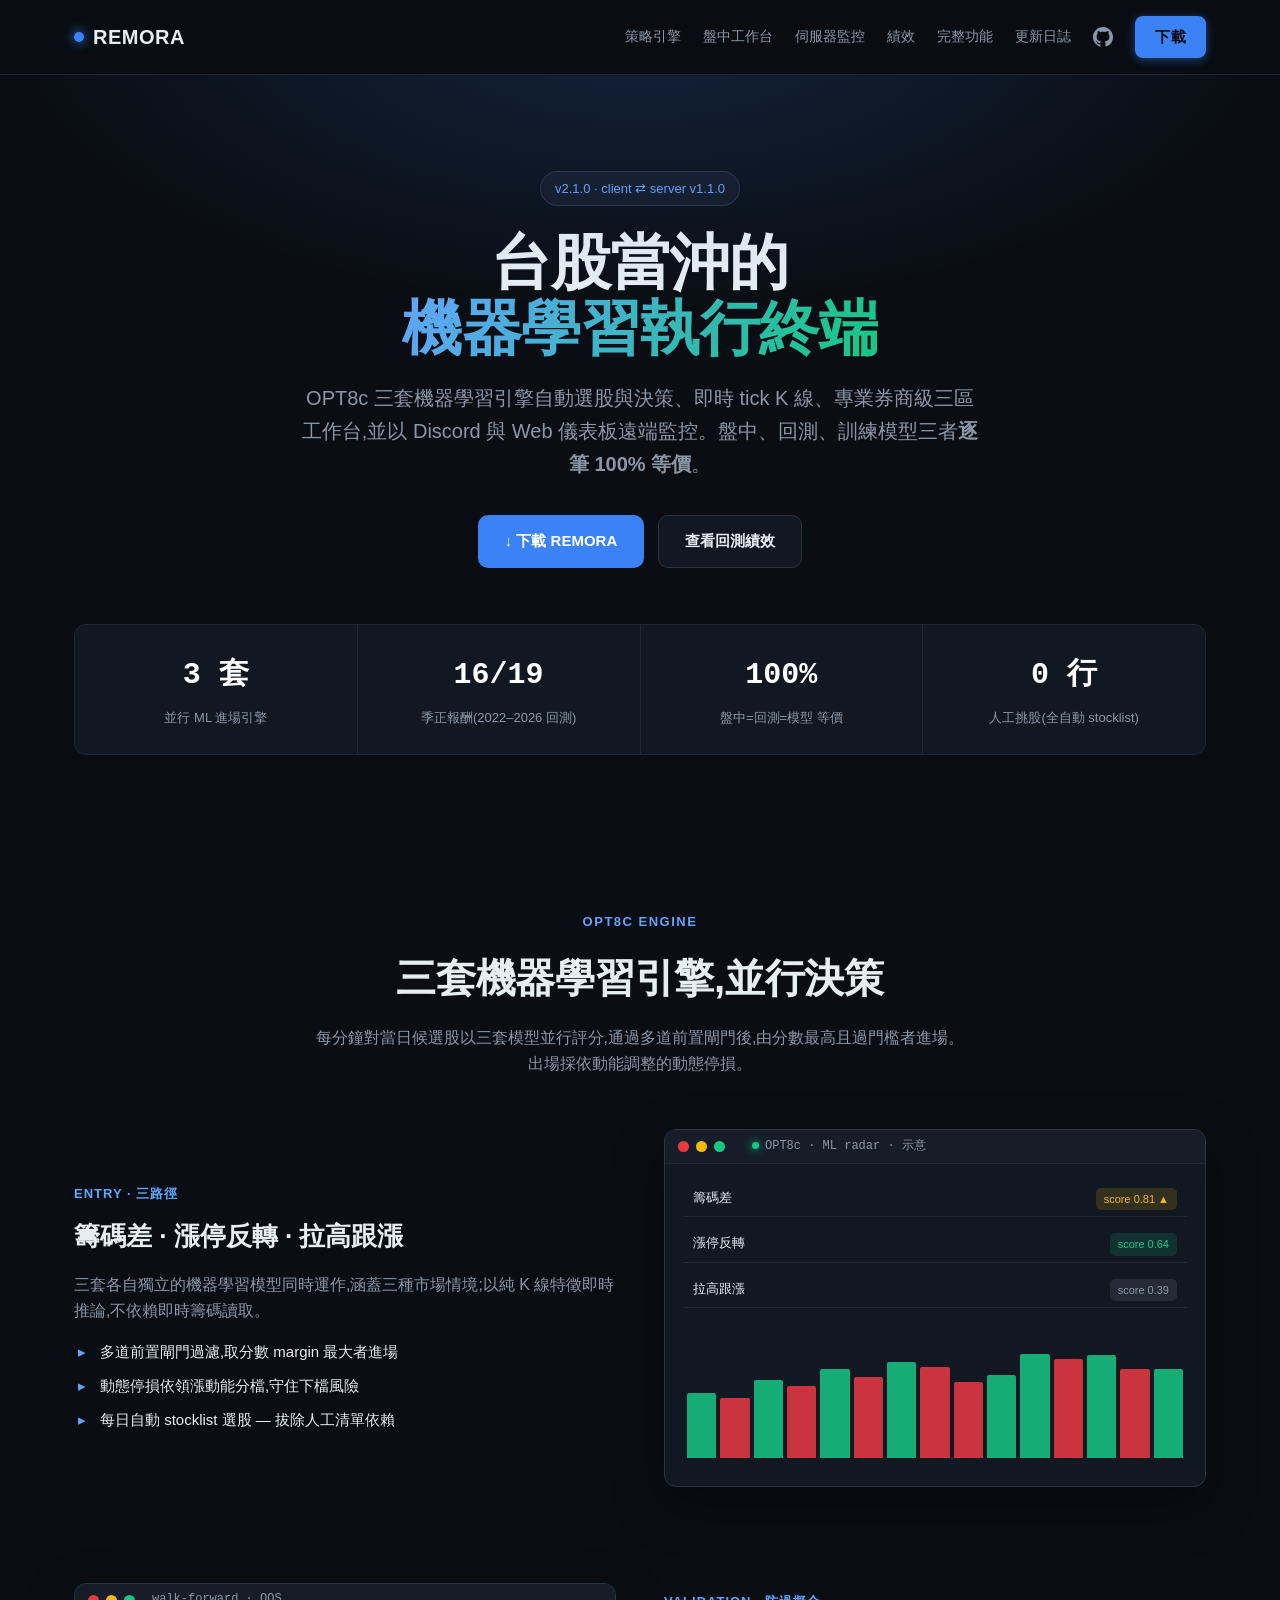
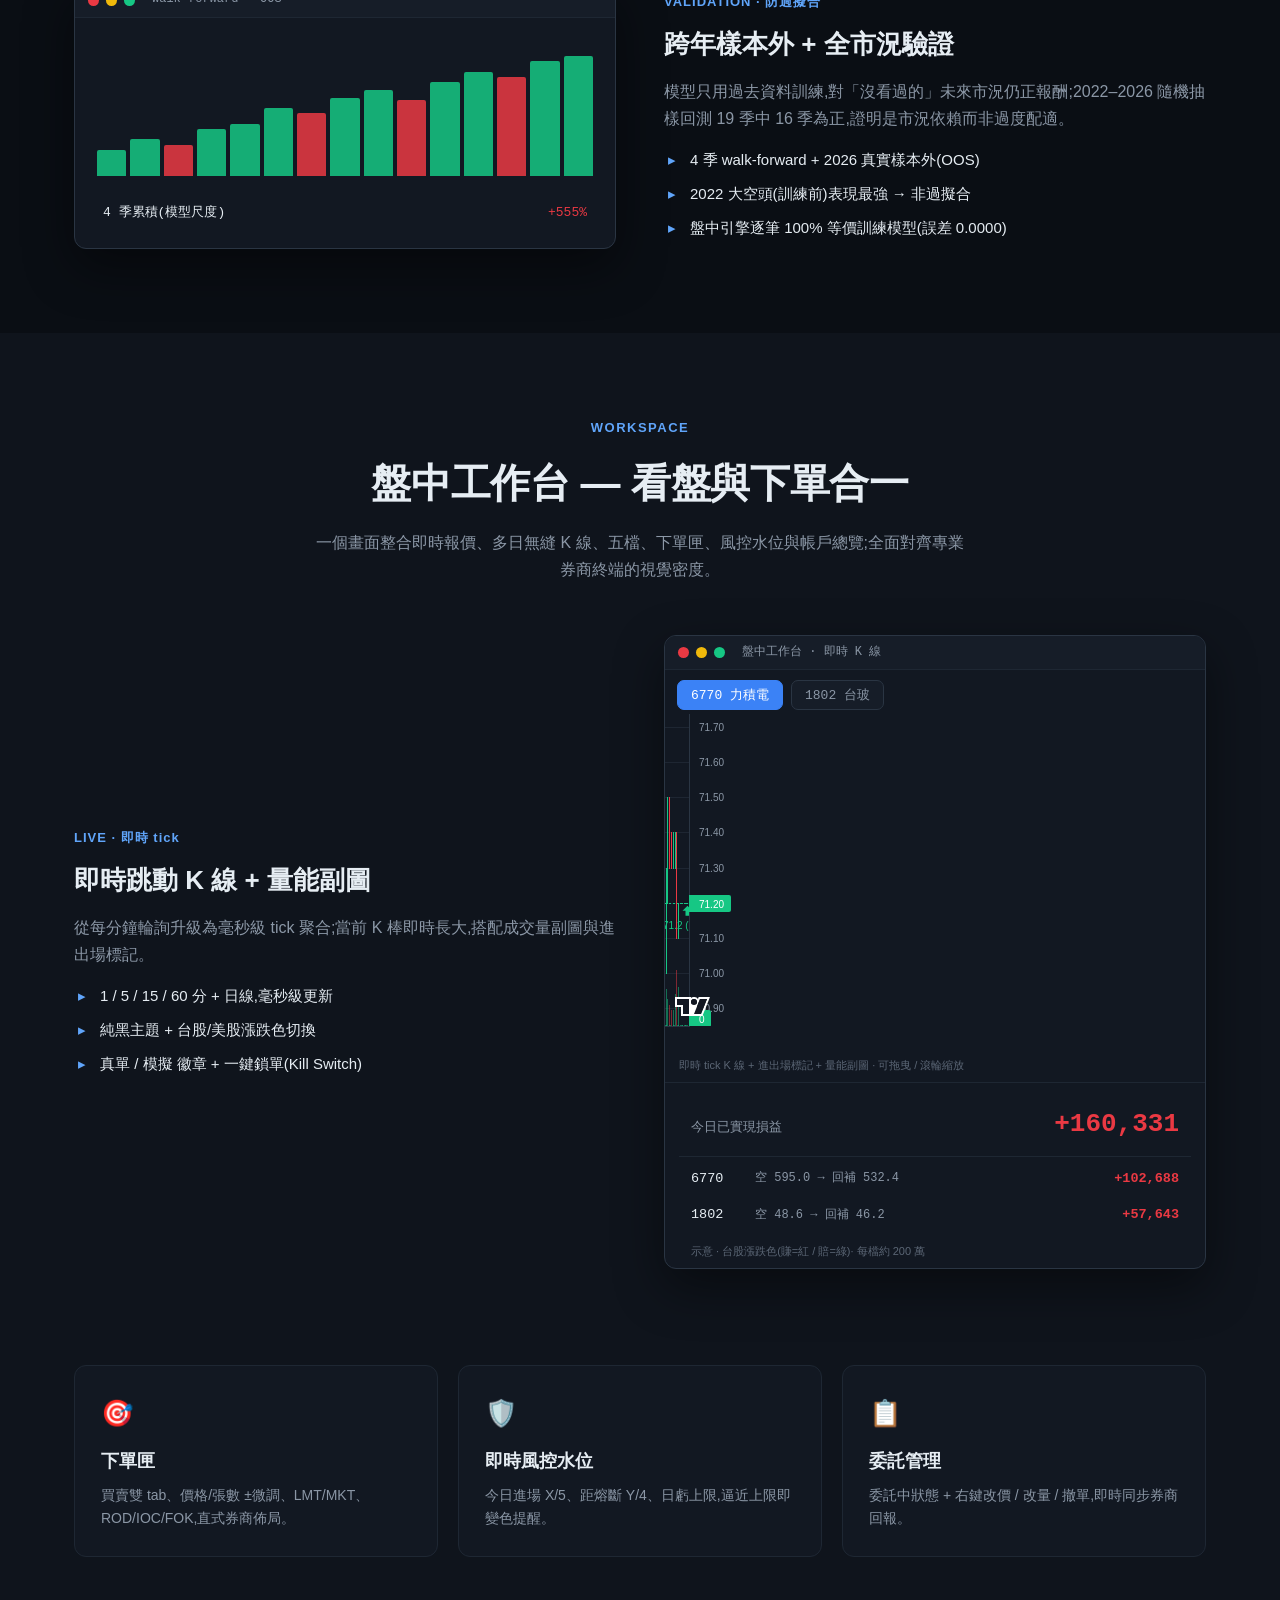
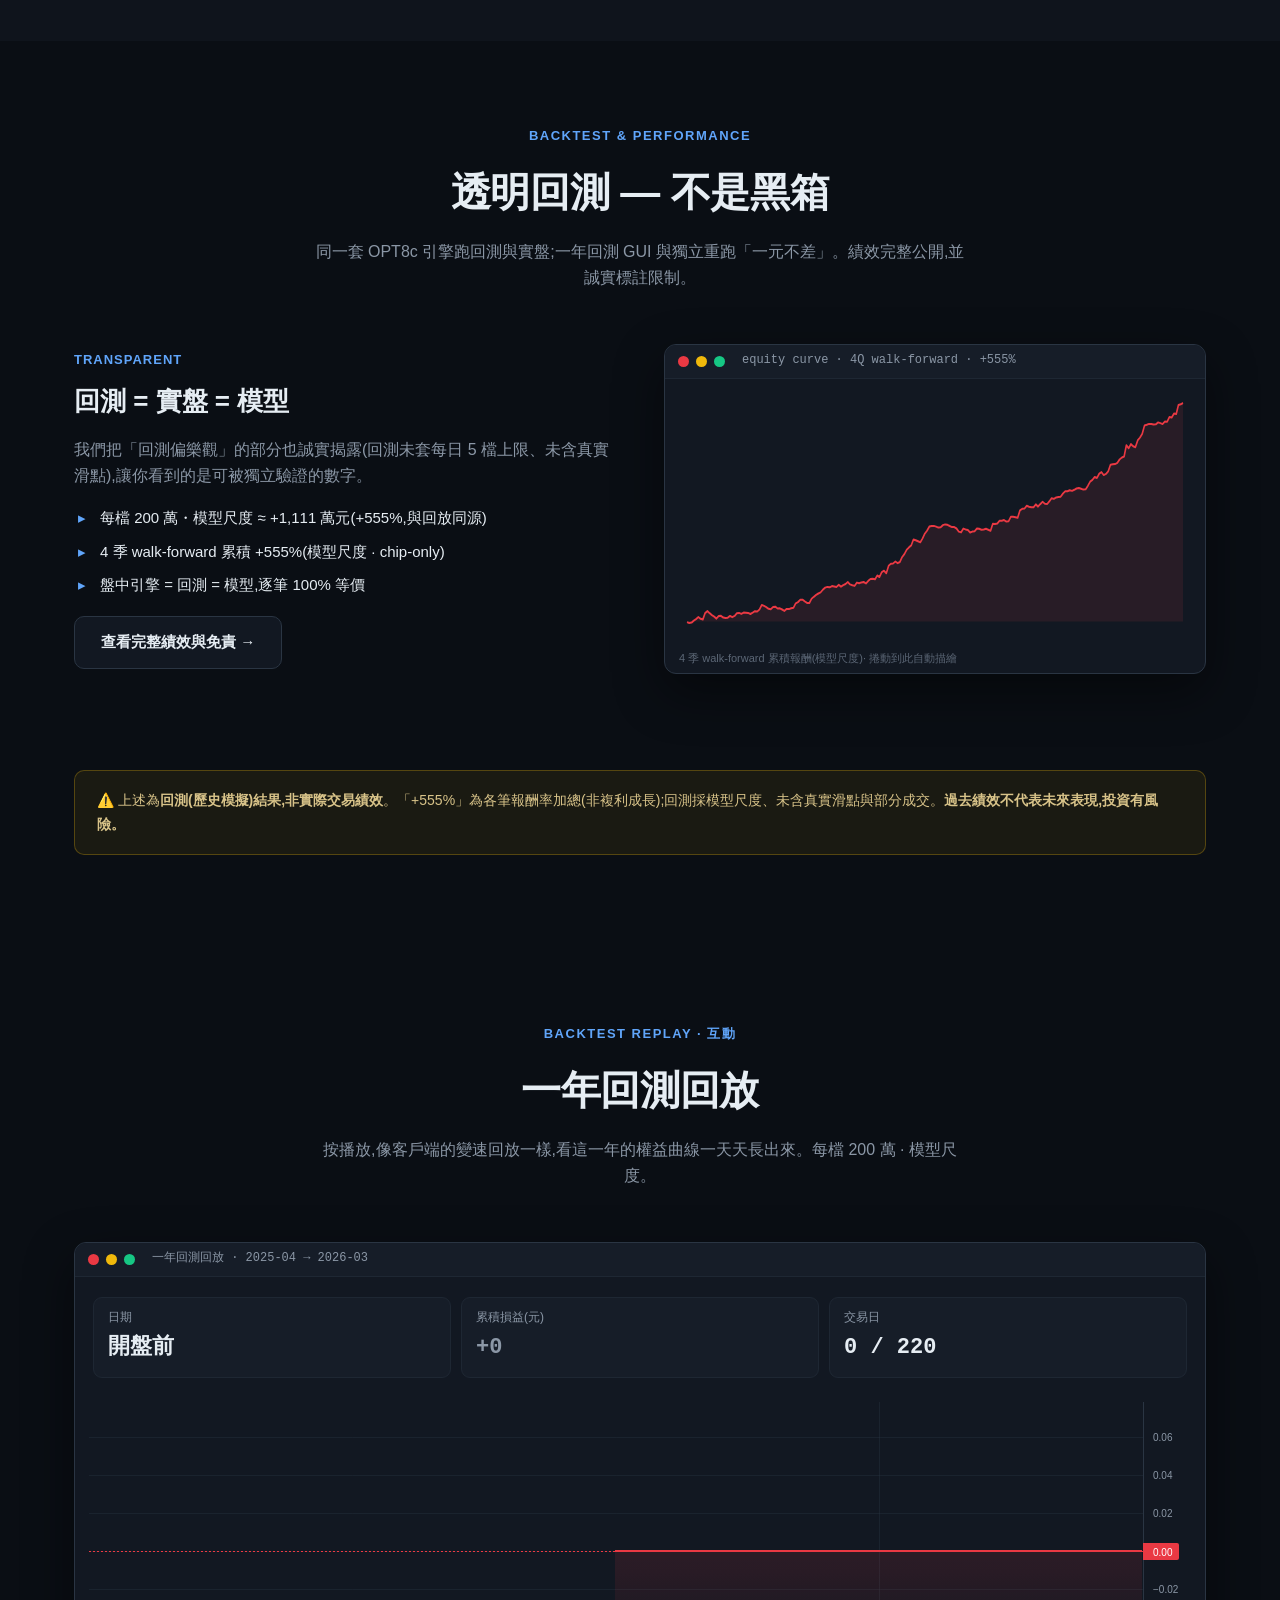
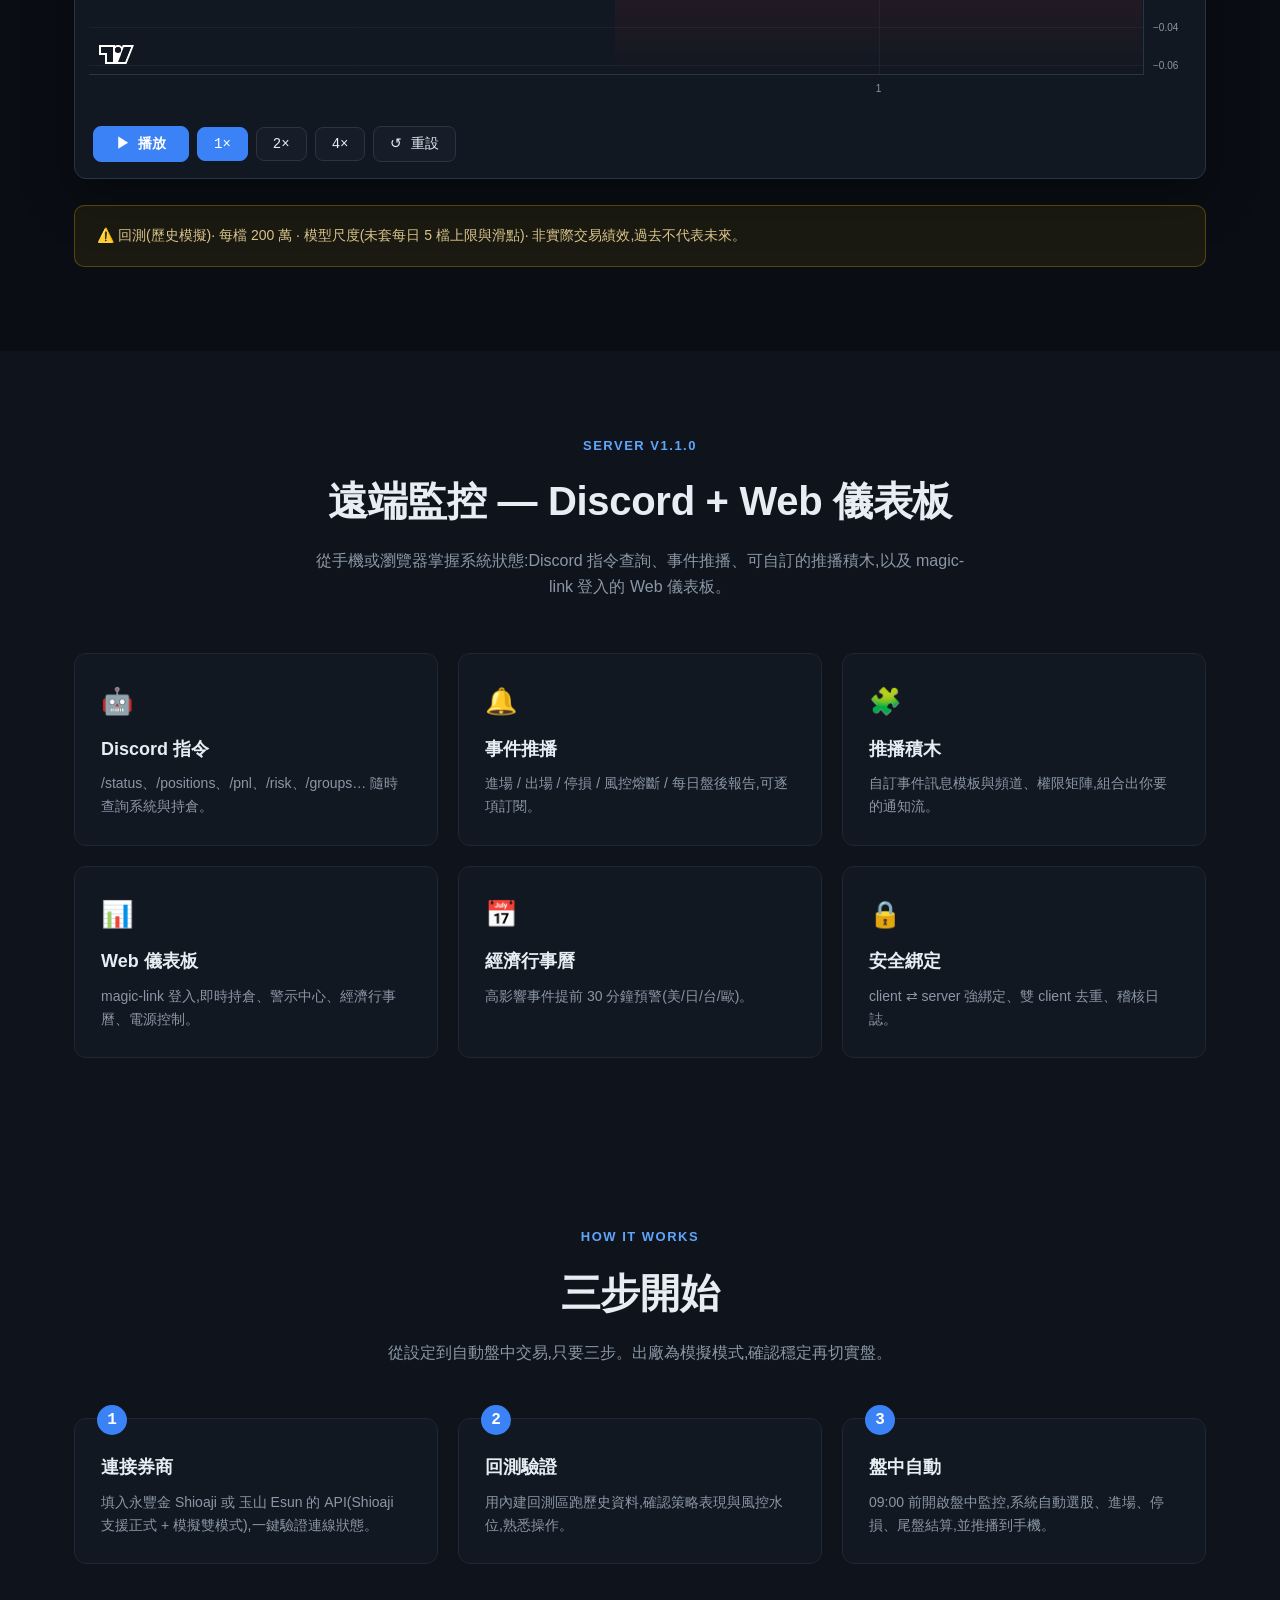
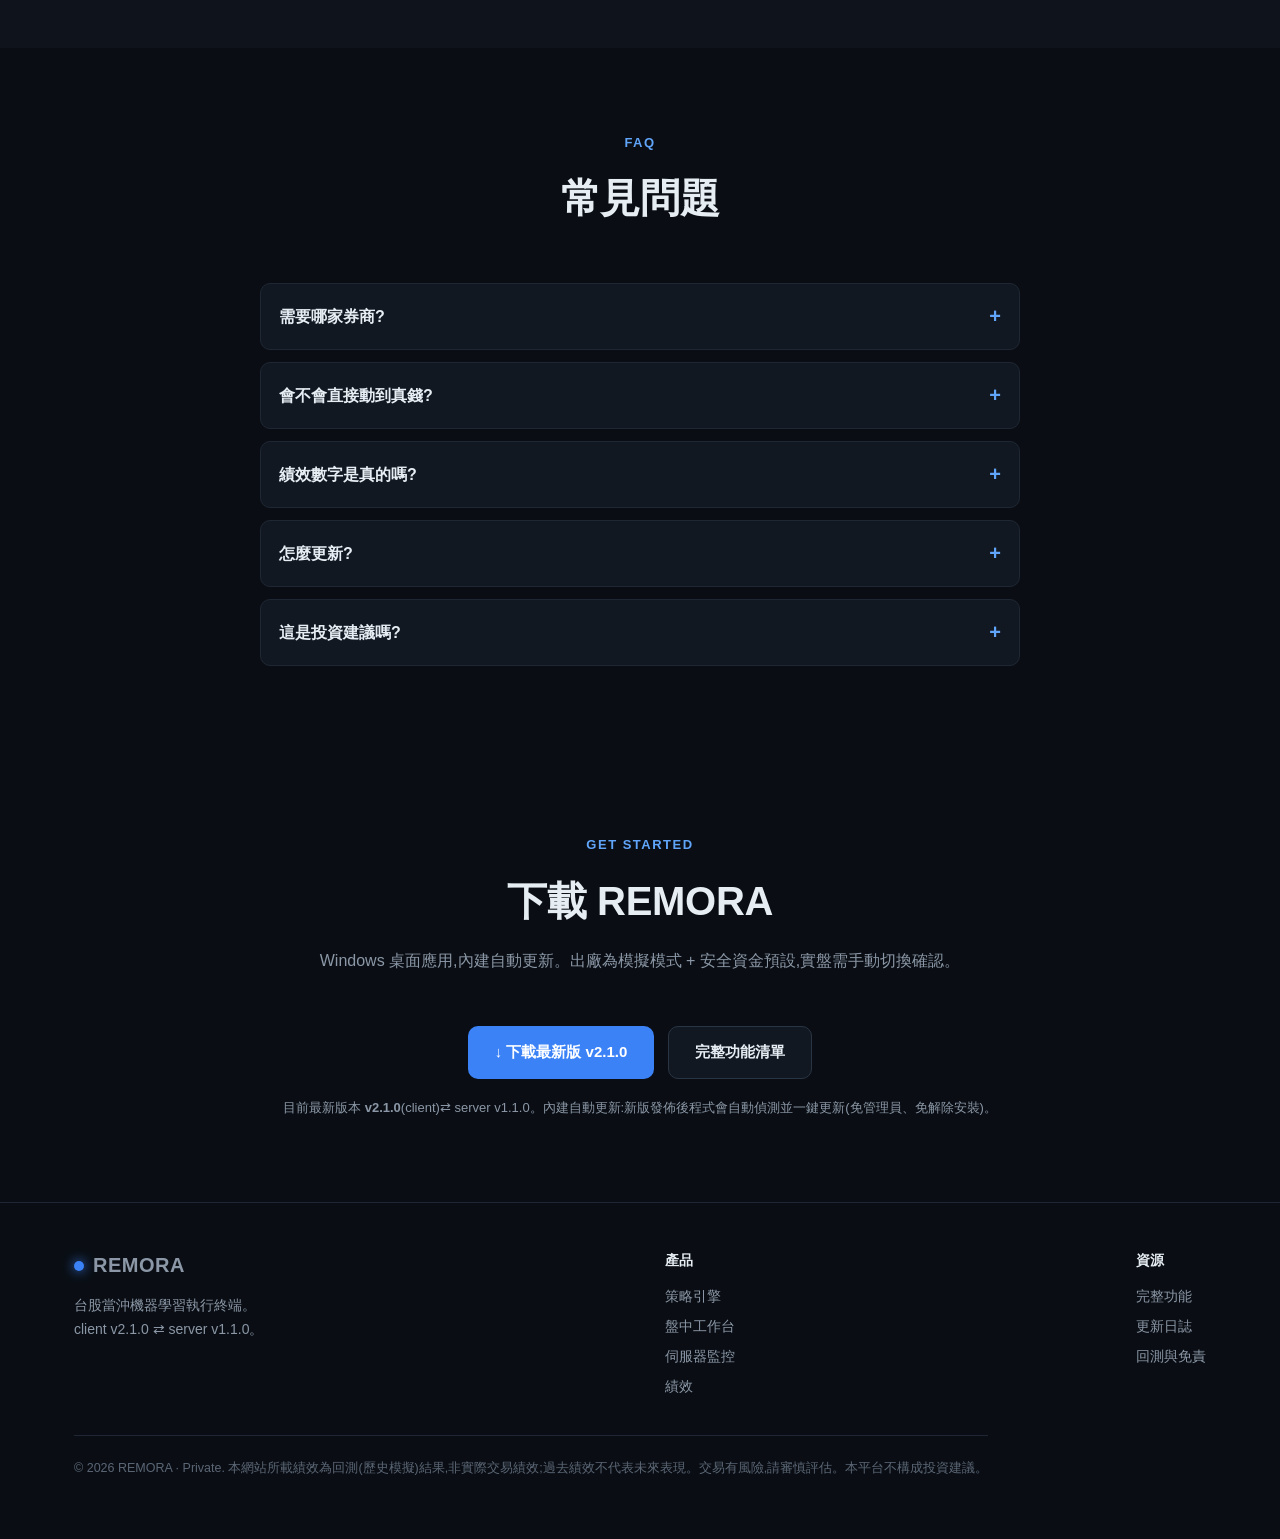
==== commit 6cafbf93: "feat(site): 加訪客計數(counterapi.dev,免帳號)到全頁" ====
--- a/docs/index.html
+++ b/docs/index.html
@@ -276,5 +276,8 @@
 <script src="assets/js/main.js"></script>
 <script src="assets/js/lightweight-charts.js"></script>
 <script src="assets/js/charts.js"></script>
+<!-- 瀏覽計數:counterapi.dev(免帳號;每次載入 +1)-->
+<div id="vc-badge" style="position:fixed;right:12px;bottom:12px;font:12px/1 system-ui;background:rgba(20,22,28,.82);color:#cfd6e4;padding:6px 10px;border:1px solid #2a2f3a;border-radius:8px;z-index:99">瀏覽 <b id="vc-n">…</b></div>
+<script>fetch('https://api.counterapi.dev/v1/remora_site/views/up').then(function(r){return r.json()}).then(function(d){document.getElementById('vc-n').textContent=d.count}).catch(function(){document.getElementById('vc-badge').style.display='none'})</script>
 </body>
 </html>
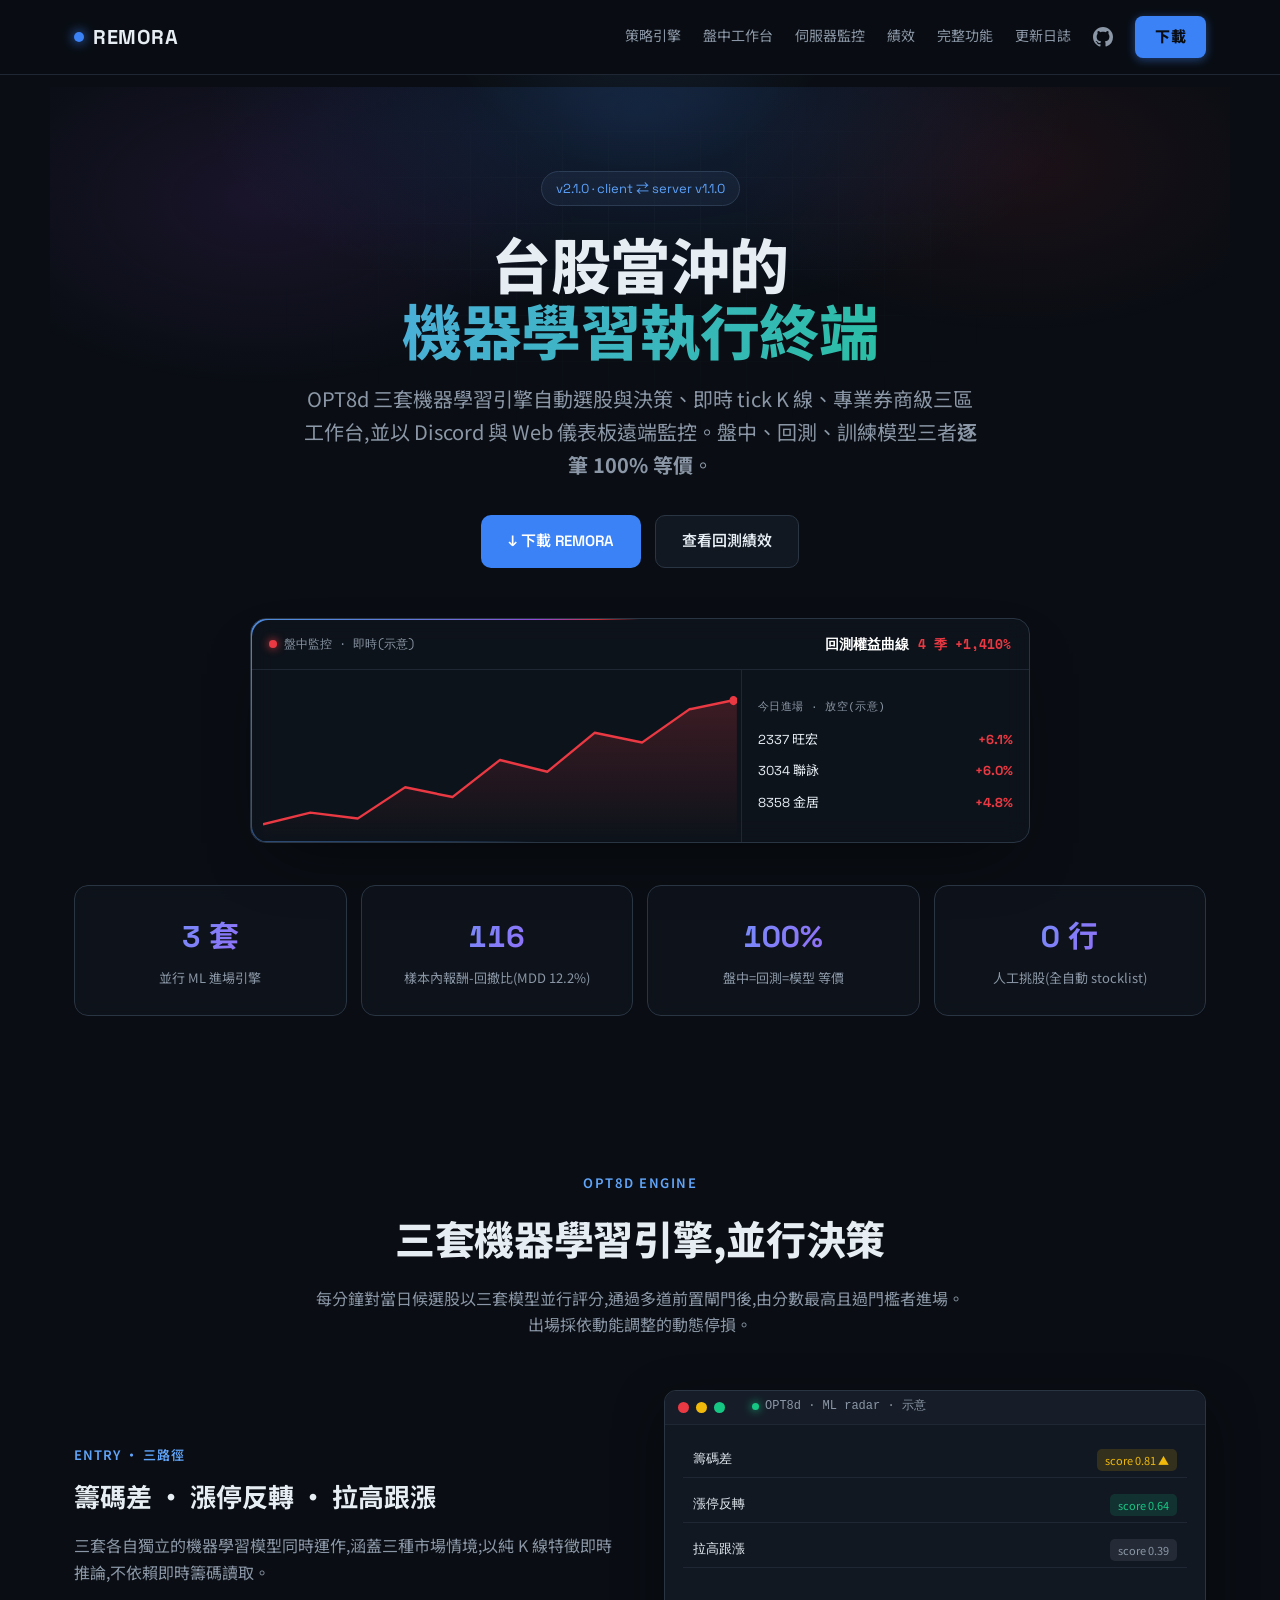
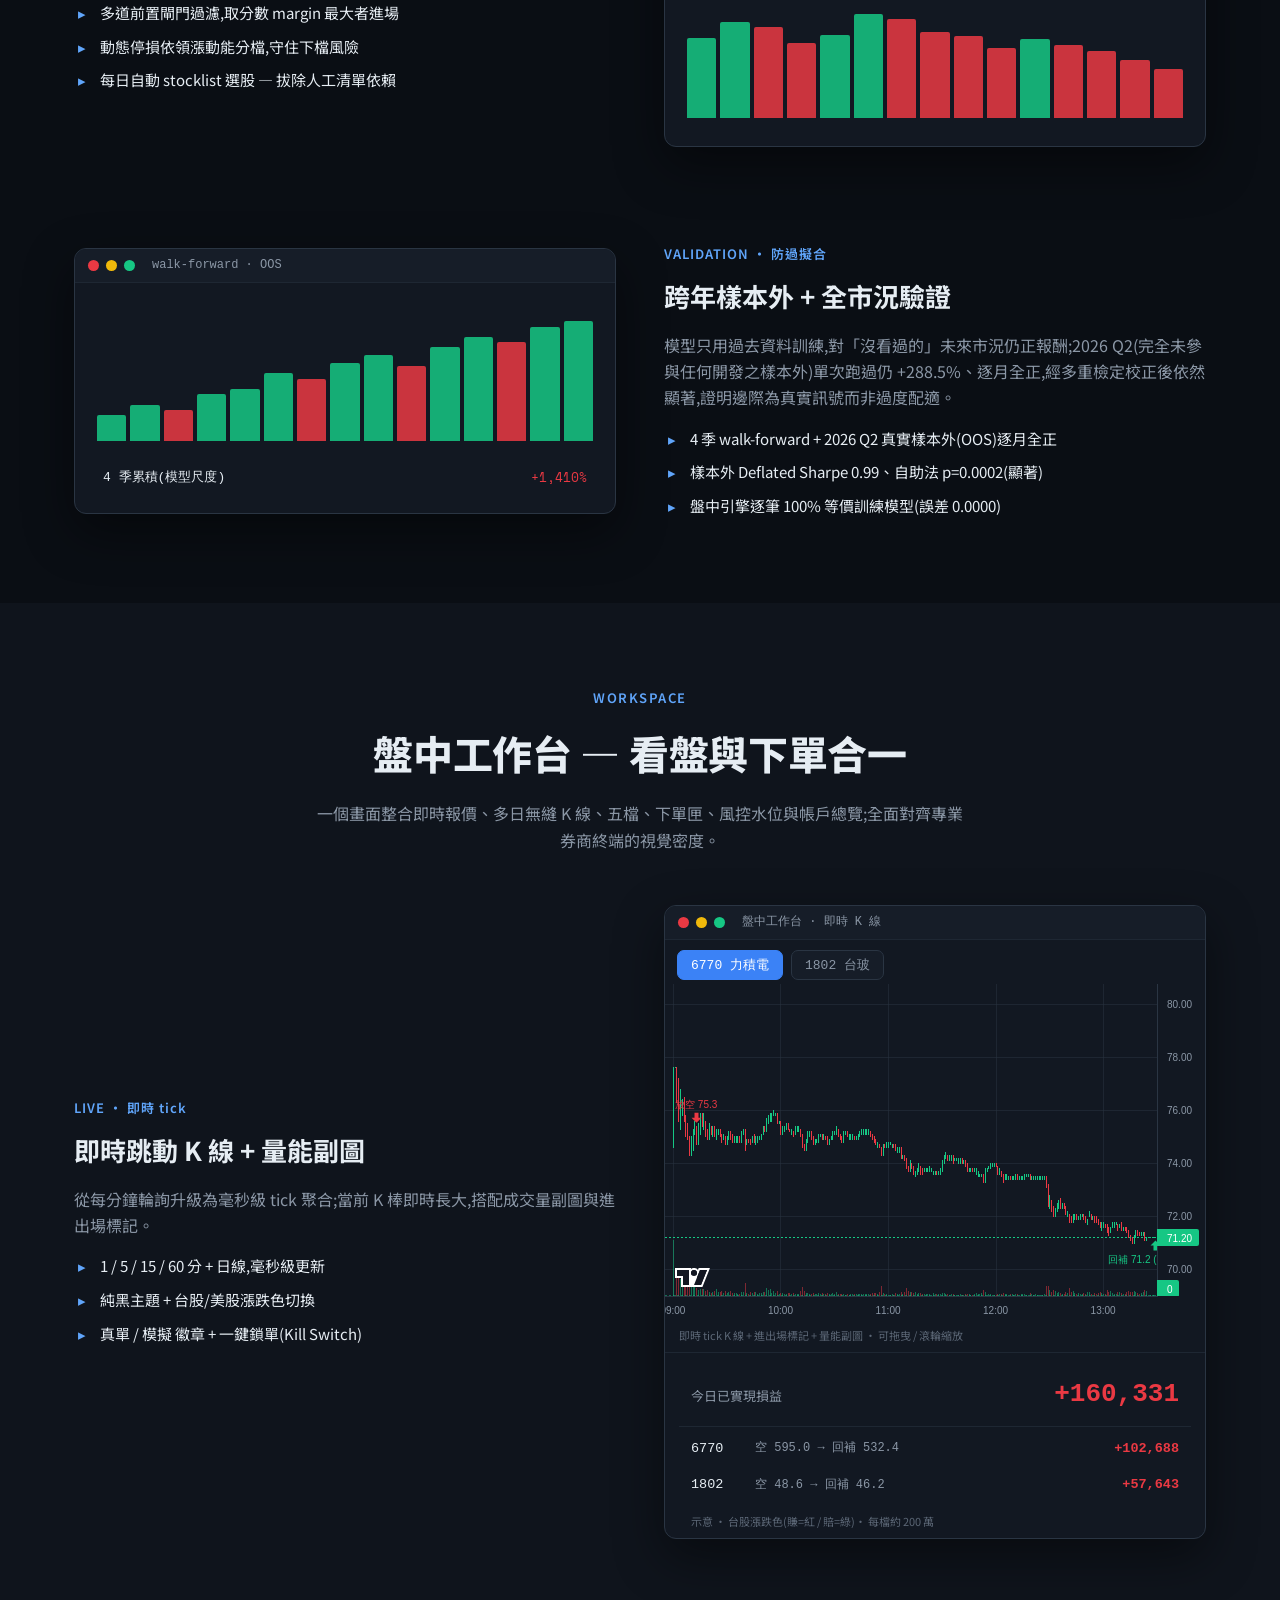
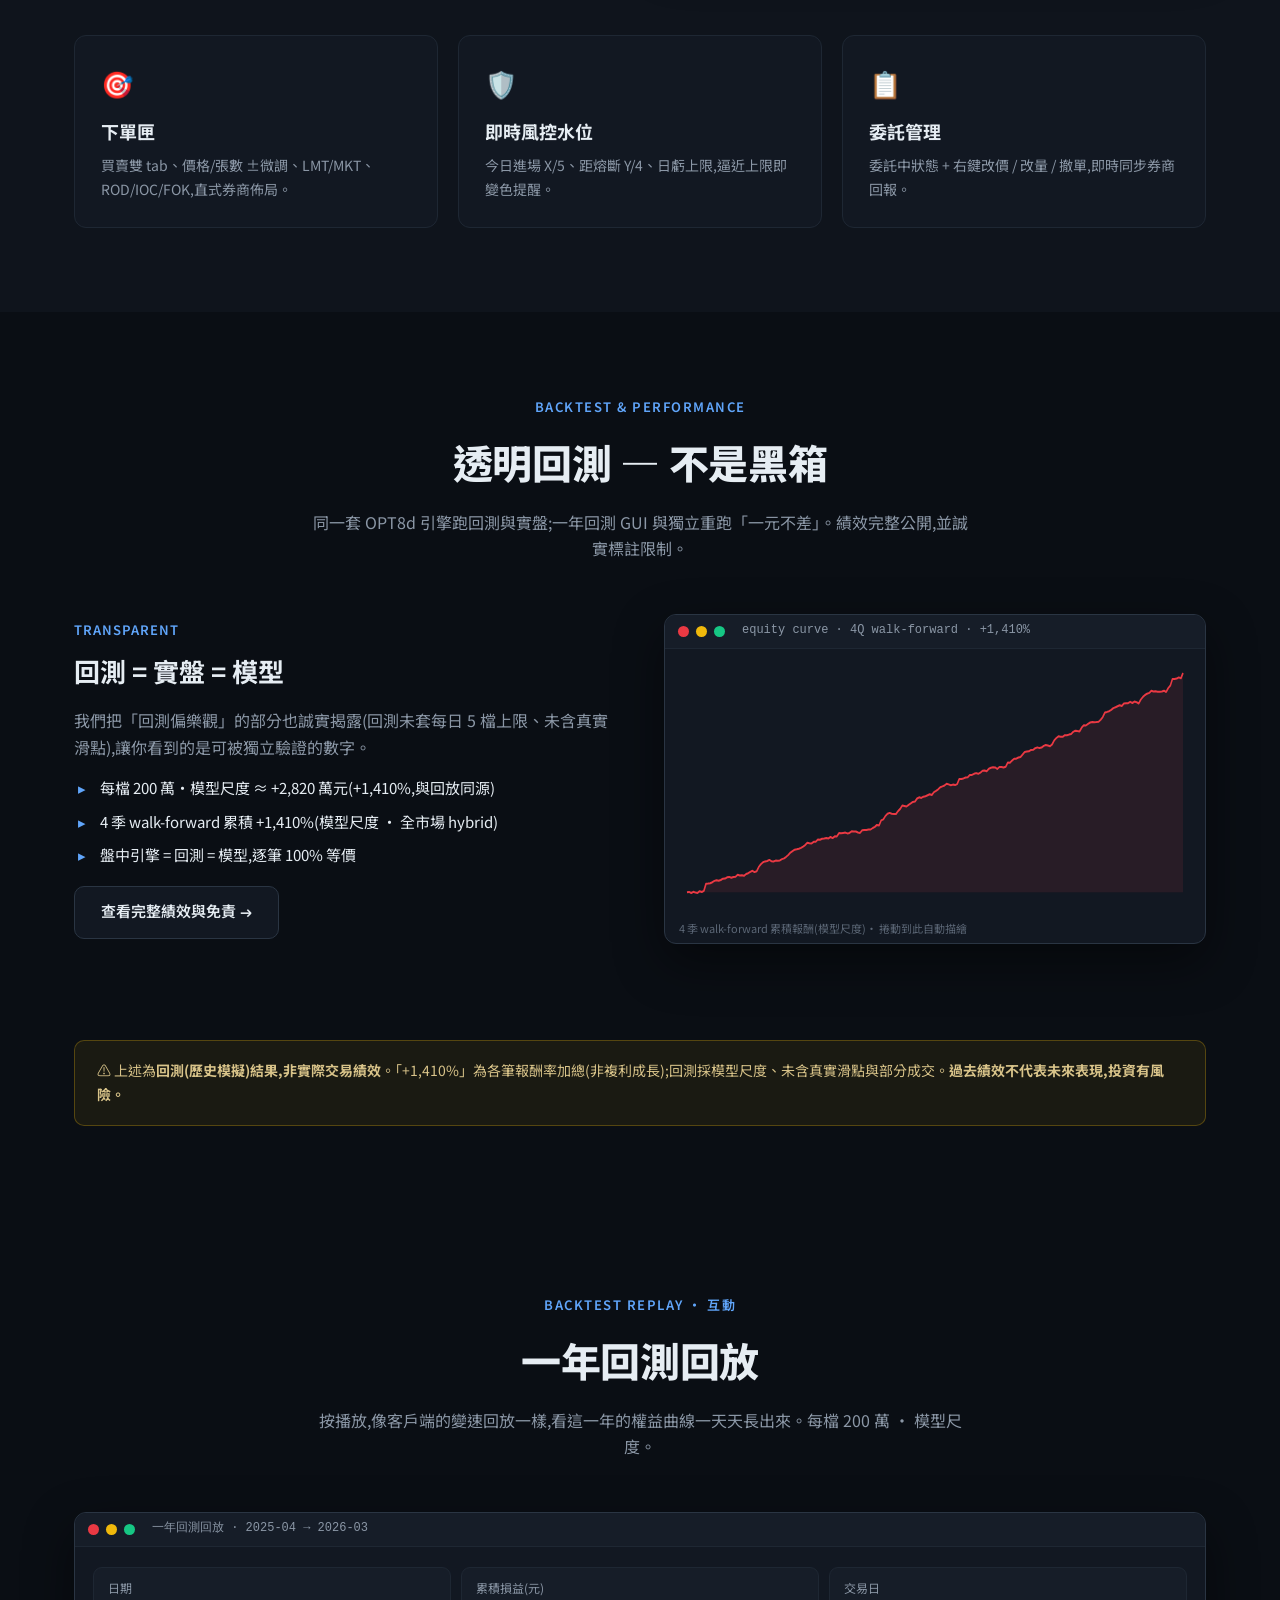
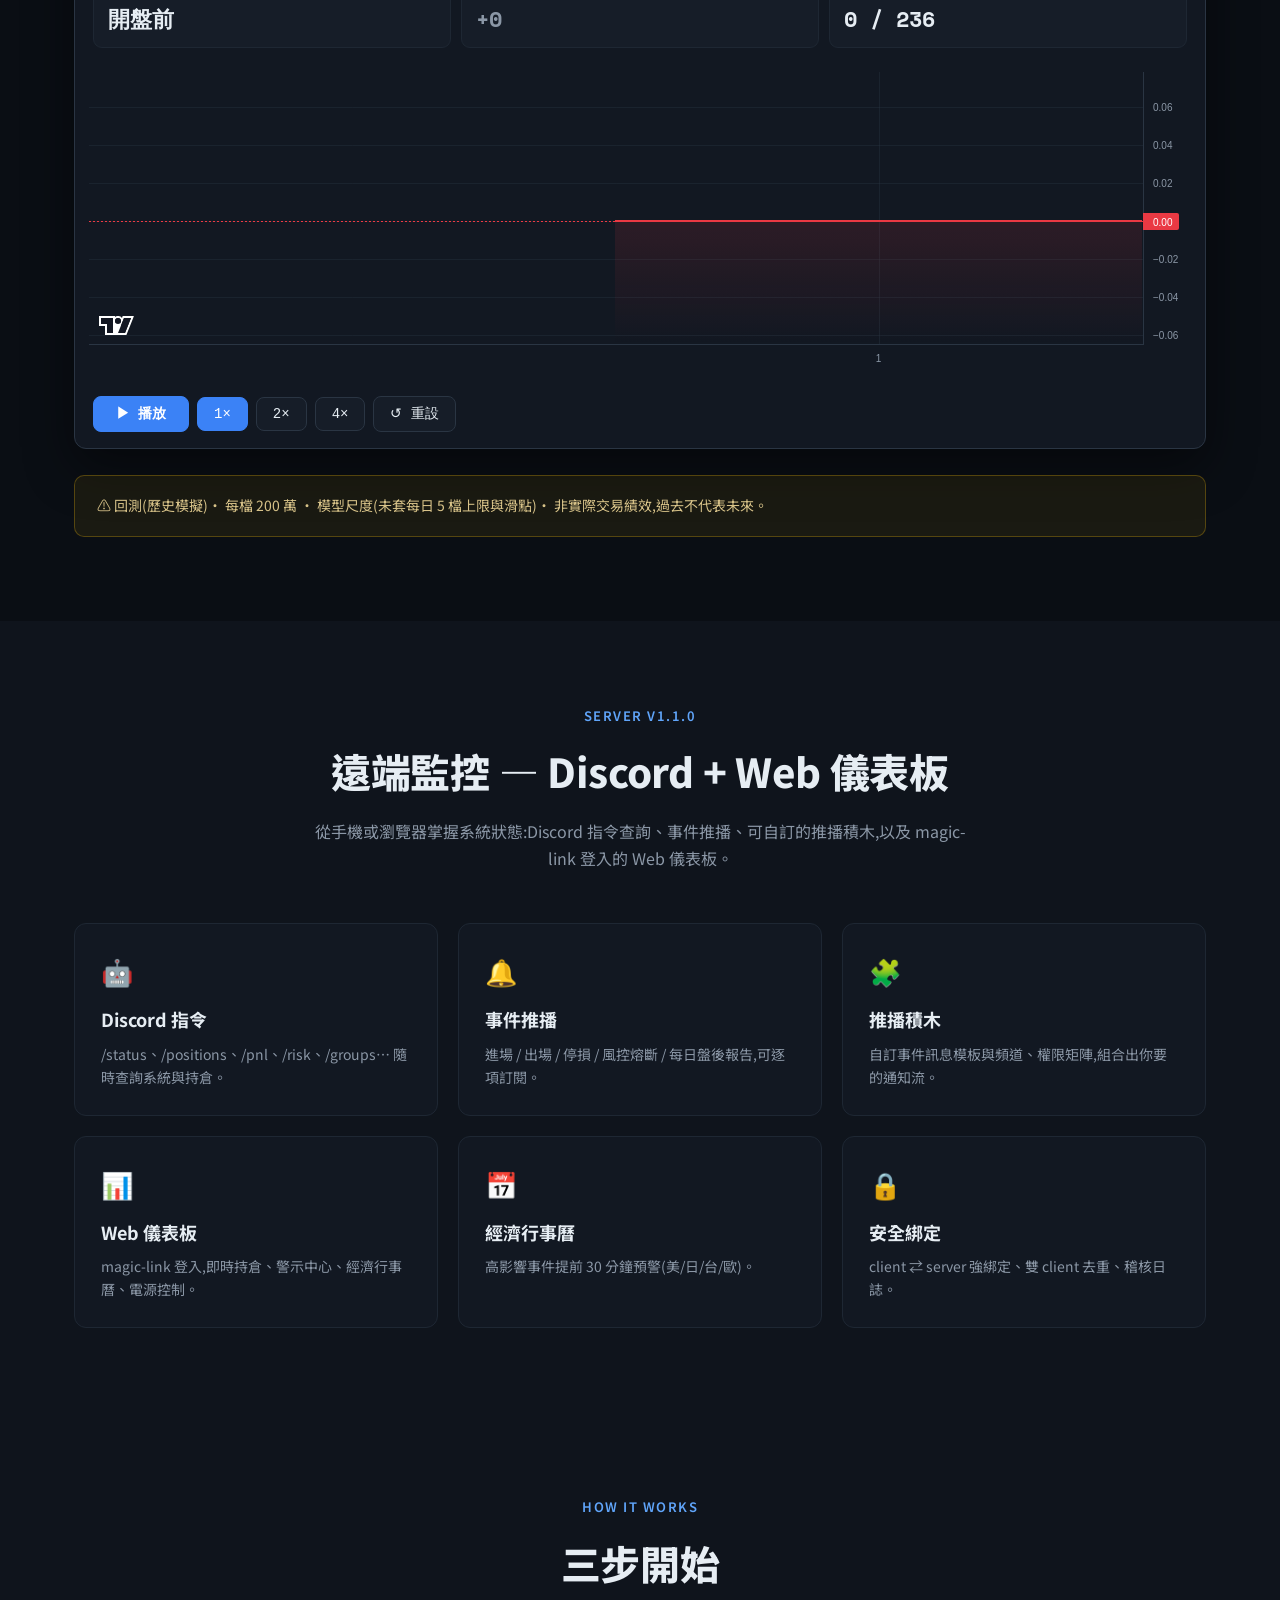
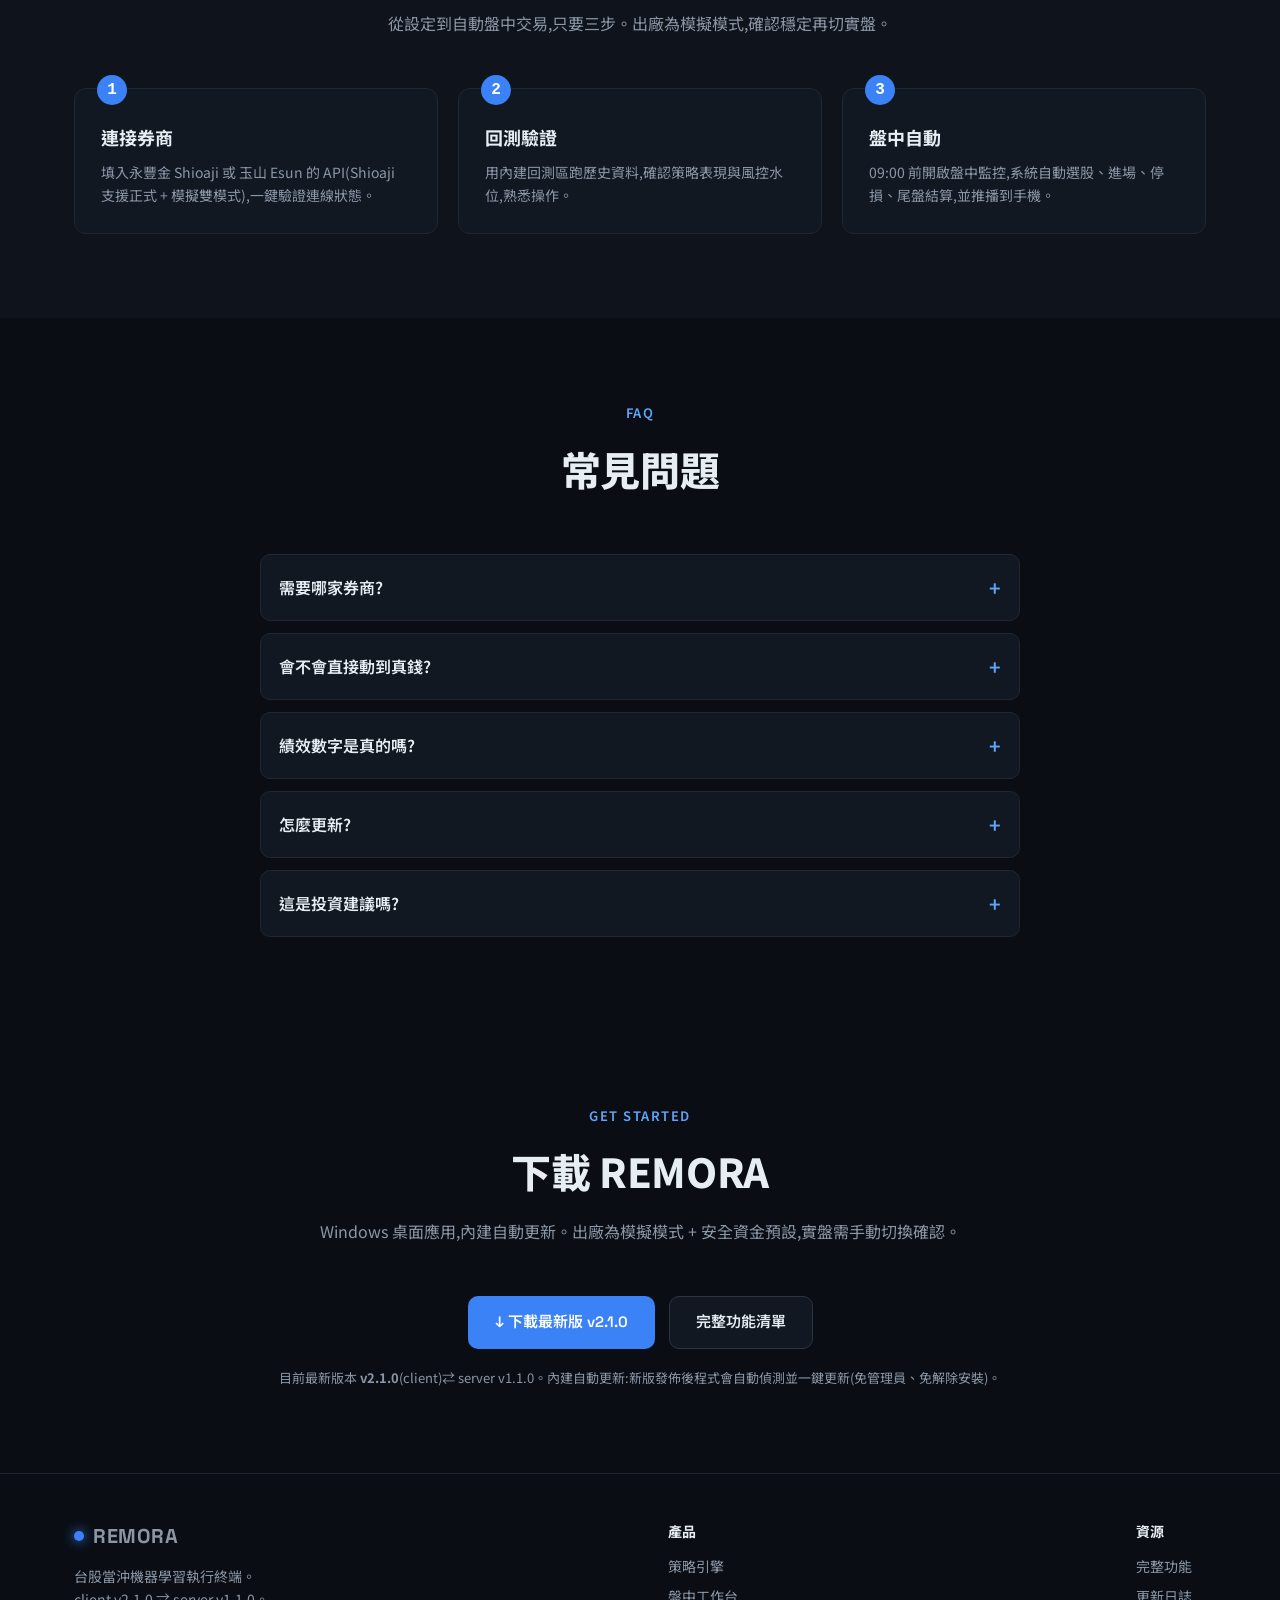
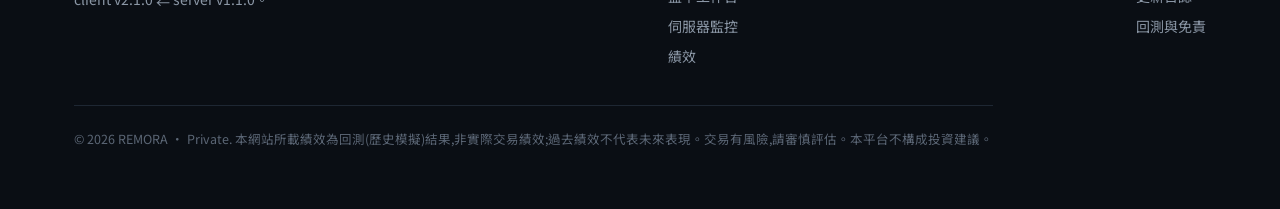
==== commit 0dab6b1f: "網站填生產版 OPT8d 數字 + 動畫鋪全頁 + chart.html 上線 - 全站數字換生產版 OPT8d:樣本內 4 季 +1409.9%(模型尺度)/ MDD −12.2% /   報酬-回" ====
--- a/docs/index.html
+++ b/docs/index.html
@@ -4,17 +4,19 @@
 <meta charset="UTF-8">
 <meta name="viewport" content="width=device-width, initial-scale=1">
 <title>REMORA — 台股當沖機器學習執行終端</title>
-<meta name="description" content="REMORA 是台股當沖的機器學習自動交易平台:OPT8c 三套 ML 引擎、自動選股、即時 K 線、三區工作台、Discord/Web 遠端監控。">
+<meta name="description" content="REMORA 是台股當沖的機器學習自動交易平台:OPT8d 三套 ML 引擎、自動選股、即時 K 線、三區工作台、Discord/Web 遠端監控。">
 <link rel="icon" type="image/svg+xml" href="assets/img/favicon.svg">
 <meta property="og:type" content="website">
 <meta property="og:title" content="REMORA — 台股當沖機器學習執行終端">
-<meta property="og:description" content="OPT8c 三套 ML 引擎、自動選股、即時 K 線、三區工作台、Discord/Web 遠端監控。盤中=回測=模型逐筆 100% 等價。">
+<meta property="og:description" content="OPT8d 三套 ML 引擎、自動選股、即時 K 線、三區工作台、Discord/Web 遠端監控。盤中=回測=模型逐筆 100% 等價。">
 <meta property="og:image" content="https://oswallowo.github.io/Remora/assets/img/og_image.png">
 <meta property="og:url" content="https://oswallowo.github.io/Remora/">
 <meta name="twitter:card" content="summary_large_image">
 <meta name="twitter:title" content="REMORA — 台股當沖機器學習執行終端">
-<meta name="twitter:description" content="OPT8c 三套 ML 引擎、自動選股、即時 K 線、遠端監控。">
+<meta name="twitter:description" content="OPT8d 三套 ML 引擎、自動選股、即時 K 線、遠端監控。">
 <meta name="twitter:image" content="https://oswallowo.github.io/Remora/assets/img/og_image.png">
+<link rel="preconnect" href="https://fonts.googleapis.com"><link rel="preconnect" href="https://fonts.gstatic.com" crossorigin>
+<link rel="stylesheet" href="https://fonts.googleapis.com/css2?family=Space+Grotesk:wght@500;700&family=Noto+Sans+TC:wght@400;500;700;900&family=Space+Mono&display=swap">
 <link rel="stylesheet" href="assets/css/style.css">
 </head>
 <body>
@@ -37,26 +39,51 @@
 
 <!-- Hero -->
 <header class="hero"><div class="wrap">
-  <span class="tag">v2.1.0 · client ⇄ server v1.1.0</span>
-  <h1>台股當沖的<br><span class="grad">機器學習執行終端</span></h1>
-  <p class="lead">OPT8c 三套機器學習引擎自動選股與決策、即時 tick K 線、專業券商級三區工作台,並以 Discord 與 Web 儀表板遠端監控。盤中、回測、訓練模型三者<b>逐筆 100% 等價</b>。</p>
+  <div class="hero-glow"></div>
+  <div class="hero-grid"></div>
+  <span class="tag"><span data-gh-version>v2.1.0</span> · client ⇄ server v1.1.0</span>
+  <h1><span class="tline t1">台股當沖的</span><span class="tline t2 grad">機器學習執行終端</span></h1>
+  <p class="lead">OPT8d 三套機器學習引擎自動選股與決策、即時 tick K 線、專業券商級三區工作台,並以 Discord 與 Web 儀表板遠端監控。盤中、回測、訓練模型三者<b>逐筆 100% 等價</b>。</p>
   <div class="hero-btns">
     <a class="btn btn-primary" href="#download">↓ 下載 REMORA</a>
     <a class="btn btn-ghost" href="performance.html">查看回測績效</a>
   </div>
 
+  <div class="hero-panel reveal">
+    <div class="hp-head">
+      <span class="hp-live"><span class="hp-dot"></span>盤中監控 · 即時(示意)</span>
+      <span class="hp-pnl">回測權益曲線 <span class="hp-pct">4 季 +1,410%</span></span>
+    </div>
+    <div class="hp-body">
+      <svg class="eqcurve" viewBox="0 0 560 160" preserveAspectRatio="none" aria-label="回測權益曲線示意,整體向上">
+        <defs><linearGradient id="eqfill" x1="0" y1="0" x2="0" y2="1">
+          <stop offset="0" stop-color="#ea3943" stop-opacity=".22"/>
+          <stop offset="1" stop-color="#ea3943" stop-opacity="0"/></linearGradient></defs>
+        <polygon points="0,146 56,134 112,140 168,108 224,118 280,80 336,92 392,52 448,62 504,28 560,18 560,160 0,160" fill="url(#eqfill)"/>
+        <polyline points="0,146 56,134 112,140 168,108 224,118 280,80 336,92 392,52 448,62 504,28 560,18" fill="none" stroke="#ea3943" stroke-width="2.5" stroke-linejoin="round"/>
+        <circle cx="556" cy="19" r="4" fill="#ea3943"/><circle class="eq-ping" cx="556" cy="19" r="4" fill="none" stroke="#ea3943" stroke-width="1.5"/>
+      </svg>
+      <div class="poslist">
+        <div class="plbl">今日進場 · 放空(示意)</div>
+        <div class="pos"><span>2337 旺宏</span><span class="up">+6.1%</span></div>
+        <div class="pos"><span>3034 聯詠</span><span class="up">+6.0%</span></div>
+        <div class="pos"><span>8358 金居</span><span class="up">+4.8%</span></div>
+      </div>
+    </div>
+  </div>
+
   <div class="stats reveal">
     <div class="cell"><div class="num mono" data-to="3" data-pre="" data-suf=" 套">3 套</div><div class="lbl">並行 ML 進場引擎</div></div>
-    <div class="cell"><div class="num mono" data-to="16" data-pre="" data-suf="/19">16/19</div><div class="lbl">季正報酬(2022–2026 回測)</div></div>
+    <div class="cell"><div class="num mono" data-to="116" data-pre="" data-suf="">116</div><div class="lbl">樣本內報酬-回撤比(MDD 12.2%)</div></div>
     <div class="cell"><div class="num mono" data-to="100" data-pre="" data-suf="%">100%</div><div class="lbl">盤中=回測=模型 等價</div></div>
     <div class="cell"><div class="num mono" data-to="0" data-pre="" data-suf=" 行">0 行</div><div class="lbl">人工挑股(全自動 stocklist)</div></div>
   </div>
 </div></header>
 
 <!-- Engine -->
-<section id="engine"><div class="wrap">
-  <div class="sec-head reveal">
-    <div class="kick">OPT8C ENGINE</div>
+<section id="engine" class="reveal"><div class="wrap">
+  <div class="sec-head reveal">
+    <div class="kick">OPT8D ENGINE</div>
     <h2>三套機器學習引擎,並行決策</h2>
     <p>每分鐘對當日候選股以三套模型並行評分,通過多道前置閘門後,由分數最高且過門檻者進場。出場採依動能調整的動態停損。</p>
   </div>
@@ -72,7 +99,7 @@
       </ul>
     </div>
     <div class="shot">
-      <div class="bar"><i class="r"></i><i class="y"></i><i class="g"></i><span><span class="live-dot"></span>OPT8c · ML radar · 示意</span></div>
+      <div class="bar"><i class="r"></i><i class="y"></i><i class="g"></i><span><span class="live-dot"></span>OPT8d · ML radar · 示意</span></div>
       <div class="body">
         <div class="mrow"><span>籌碼差</span><span class="tag-pill" style="background:rgba(240,185,11,.15);color:var(--gold)">score 0.81 ▲</span></div>
         <div class="mrow"><span>漲停反轉</span><span class="tag-pill" style="background:rgba(22,199,132,.15);color:var(--green)">score 0.64</span></div>
@@ -85,24 +112,24 @@
     <div class="ftext">
       <div class="ficon">VALIDATION · 防過擬合</div>
       <h3>跨年樣本外 + 全市況驗證</h3>
-      <p>模型只用過去資料訓練,對「沒看過的」未來市況仍正報酬;2022–2026 隨機抽樣回測 19 季中 16 季為正,證明是市況依賴而非過度配適。</p>
+      <p>模型只用過去資料訓練,對「沒看過的」未來市況仍正報酬;2026 Q2(完全未參與任何開發之樣本外)單次跑過仍 +288.5%、逐月全正,經多重檢定校正後依然顯著,證明邊際為真實訊號而非過度配適。</p>
       <ul>
-        <li>4 季 walk-forward + 2026 真實樣本外(OOS)</li>
-        <li>2022 大空頭(訓練前)表現最強 → 非過擬合</li>
+        <li>4 季 walk-forward + 2026 Q2 真實樣本外(OOS)逐月全正</li>
+        <li>樣本外 Deflated Sharpe 0.99、自助法 p=0.0002(顯著)</li>
         <li>盤中引擎逐筆 100% 等價訓練模型(誤差 0.0000)</li>
       </ul>
     </div>
     <div class="shot">
       <div class="bar"><i class="r"></i><i class="y"></i><i class="g"></i><span>walk-forward · OOS</span></div>
       <div class="body"><div class="mockchart" data-seq="20,28,24,36,40,52,48,60,66,58,72,80,76,88,92"></div>
-        <div class="mrow" style="border:0"><span class="dim">4 季累積(模型尺度)</span><span class="red mono">+555%</span></div>
+        <div class="mrow" style="border:0"><span class="dim">4 季累積(模型尺度)</span><span class="red mono">+1,410%</span></div>
       </div>
     </div>
   </div>
 </div></section>
 
 <!-- Workspace -->
-<section id="workspace" class="alt"><div class="wrap">
+<section id="workspace" class="reveal alt"><div class="wrap">
   <div class="sec-head reveal">
     <div class="kick">WORKSPACE</div>
     <h2>盤中工作台 — 看盤與下單合一</h2>
@@ -142,11 +169,11 @@
 </div></section>
 
 <!-- Backtest + Performance teaser -->
-<section id="perf"><div class="wrap">
+<section id="perf" class="reveal"><div class="wrap">
   <div class="sec-head reveal">
     <div class="kick">BACKTEST & PERFORMANCE</div>
     <h2>透明回測 — 不是黑箱</h2>
-    <p>同一套 OPT8c 引擎跑回測與實盤;一年回測 GUI 與獨立重跑「一元不差」。績效完整公開,並誠實標註限制。</p>
+    <p>同一套 OPT8d 引擎跑回測與實盤;一年回測 GUI 與獨立重跑「一元不差」。績效完整公開,並誠實標註限制。</p>
   </div>
   <div class="frow reveal">
     <div class="ftext">
@@ -154,24 +181,24 @@
       <h3>回測 = 實盤 = 模型</h3>
       <p>我們把「回測偏樂觀」的部分也誠實揭露(回測未套每日 5 檔上限、未含真實滑點),讓你看到的是可被獨立驗證的數字。</p>
       <ul>
-        <li>每檔 200 萬・模型尺度 ≈ +1,111 萬元(+555%,與回放同源)</li>
-        <li>4 季 walk-forward 累積 +555%(模型尺度 · chip-only)</li>
+        <li>每檔 200 萬・模型尺度 ≈ +2,820 萬元(+1,410%,與回放同源)</li>
+        <li>4 季 walk-forward 累積 +1,410%(模型尺度 · 全市場 hybrid)</li>
         <li>盤中引擎 = 回測 = 模型,逐筆 100% 等價</li>
       </ul>
       <a class="btn btn-ghost" href="performance.html" style="margin-top:18px">查看完整績效與免責 →</a>
     </div>
     <div class="shot">
-      <div class="bar"><i class="r"></i><i class="y"></i><i class="g"></i><span>equity curve · 4Q walk-forward · +555%</span></div>
+      <div class="bar"><i class="r"></i><i class="y"></i><i class="g"></i><span>equity curve · 4Q walk-forward · +1,410%</span></div>
       <div class="body" style="padding:14px 14px 6px"><div id="equityChart"></div>
         <div class="chart-hint" style="padding:6px 0 0">4 季 walk-forward 累積報酬(模型尺度)· 捲動到此自動描繪</div>
       </div>
     </div>
   </div>
-  <div class="disclaimer reveal">⚠️ 上述為<b>回測(歷史模擬)結果,非實際交易績效</b>。「+555%」為各筆報酬率加總(非複利成長);回測採模型尺度、未含真實滑點與部分成交。<b>過去績效不代表未來表現,投資有風險。</b></div>
+  <div class="disclaimer reveal">⚠️ 上述為<b>回測(歷史模擬)結果,非實際交易績效</b>。「+1,410%」為各筆報酬率加總(非複利成長);回測採模型尺度、未含真實滑點與部分成交。<b>過去績效不代表未來表現,投資有風險。</b></div>
 </div></section>
 
 <!-- Backtest replay -->
-<section id="replay"><div class="wrap">
+<section id="replay" class="reveal"><div class="wrap">
   <div class="sec-head reveal">
     <div class="kick">BACKTEST REPLAY · 互動</div>
     <h2>一年回測回放</h2>
@@ -183,7 +210,7 @@
       <div class="replay-stats">
         <div><span class="rl">日期</span><span id="rpDate" class="rv mono">—</span></div>
         <div><span class="rl">累積損益(元)</span><span id="rpPnl" class="rv mono" style="color:var(--dim)">+0</span></div>
-        <div><span class="rl">交易日</span><span id="rpDay" class="rv mono">0 / 220</span></div>
+        <div><span class="rl">交易日</span><span id="rpDay" class="rv mono">0 / 236</span></div>
       </div>
       <div id="replayChart"></div>
       <div class="replay-ctrl">
@@ -197,7 +224,7 @@
 </div></section>
 
 <!-- Server -->
-<section id="server" class="alt"><div class="wrap">
+<section id="server" class="reveal alt"><div class="wrap">
   <div class="sec-head reveal">
     <div class="kick">SERVER v1.1.0</div>
     <h2>遠端監控 — Discord + Web 儀表板</h2>
@@ -214,7 +241,7 @@
 </div></section>
 
 <!-- How it works -->
-<section id="how" class="alt"><div class="wrap">
+<section id="how" class="reveal alt"><div class="wrap">
   <div class="sec-head reveal">
     <div class="kick">HOW IT WORKS</div>
     <h2>三步開始</h2>
@@ -228,7 +255,7 @@
 </div></section>
 
 <!-- FAQ -->
-<section id="faq"><div class="wrap">
+<section id="faq" class="reveal"><div class="wrap">
   <div class="sec-head reveal">
     <div class="kick">FAQ</div>
     <h2>常見問題</h2>
@@ -243,7 +270,7 @@
 </div></section>
 
 <!-- Download -->
-<section id="download"><div class="wrap">
+<section id="download" class="reveal"><div class="wrap">
   <div class="sec-head reveal">
     <div class="kick">GET STARTED</div>
     <h2>下載 REMORA</h2>
@@ -274,9 +301,10 @@
 </div></div></footer>
 
 <script src="assets/js/main.js"></script>
+<script src="assets/js/anim.js"></script>
 <script src="assets/js/lightweight-charts.js"></script>
 <script src="assets/js/charts.js"></script>
-<!-- 瀏覽計數:counterapi.dev(免帳號;每次載入 +1)-->
+<!-- 瀏覽計數:counterapi.dev(免帳號;每次載入 +1;要換自架計數器再改這段)-->
 <div id="vc-badge" style="position:fixed;right:12px;bottom:12px;font:12px/1 system-ui;background:rgba(20,22,28,.82);color:#cfd6e4;padding:6px 10px;border:1px solid #2a2f3a;border-radius:8px;z-index:99">瀏覽 <b id="vc-n">…</b></div>
 <script>fetch('https://api.counterapi.dev/v1/remora_site/views/up').then(function(r){return r.json()}).then(function(d){document.getElementById('vc-n').textContent=d.count}).catch(function(){document.getElementById('vc-badge').style.display='none'})</script>
 </body>
--- a/docs/assets/css/style.css
+++ b/docs/assets/css/style.css
@@ -242,3 +242,73 @@
   .cards{grid-template-columns:1fr}
   .steps{grid-template-columns:1fr;gap:28px}
 }
+
+/* ===== v2.1.1 C+B hero 改版:多色光暈 + 玻璃數據卡 + 權益曲線(B 嫁接)===== */
+.hero::before{background:
+  radial-gradient(820px 380px at 50% -6%,rgba(59,130,246,.30),transparent 66%),
+  radial-gradient(560px 320px at 20% 20%,rgba(168,85,247,.18),transparent 70%),
+  radial-gradient(520px 300px at 82% 14%,rgba(234,57,67,.14),transparent 70%)}
+.hero-panel{max-width:780px;margin:50px auto 0;background:rgba(18,24,34,.55);
+  border:1px solid var(--border2);border-radius:16px;backdrop-filter:blur(12px);
+  -webkit-backdrop-filter:blur(12px);overflow:hidden;text-align:left;
+  box-shadow:0 28px 64px -28px rgba(0,0,0,.66)}
+.hp-head{display:flex;justify-content:space-between;align-items:center;
+  padding:13px 18px;border-bottom:1px solid var(--border)}
+.hp-live{font-size:12px;color:var(--dim);font-family:var(--mono);display:flex;align-items:center;gap:7px}
+.hp-dot{width:8px;height:8px;border-radius:50%;background:var(--red);
+  box-shadow:0 0 9px var(--red);animation:hpblink 1.6s ease-in-out infinite}
+@keyframes hpblink{0%,100%{opacity:1}50%{opacity:.35}}
+.hp-pnl{font-family:var(--mono);font-size:14px;color:var(--bright);font-weight:700}
+.hp-pct{color:var(--red);font-size:13px}
+.hp-body{display:grid;grid-template-columns:1.7fr 1fr}
+.eqcurve{width:100%;height:172px;display:block;padding:12px 4px 4px 12px}
+.poslist{border-left:1px solid var(--border);padding:14px 16px;display:flex;
+  flex-direction:column;gap:10px;justify-content:center}
+.poslist .plbl{font-size:11px;color:var(--dim);font-family:var(--mono);margin-bottom:3px;letter-spacing:.5px}
+.pos{display:flex;justify-content:space-between;font-family:var(--mono);font-size:13px}
+.pos span:first-child{color:var(--text)}
+.pos .up{color:var(--red);font-weight:700}
+.stats{background:transparent;border:none;gap:14px;margin-top:42px}
+.stats .cell{background:rgba(18,24,34,.5);border:1px solid var(--border2);
+  border-radius:14px;backdrop-filter:blur(8px);-webkit-backdrop-filter:blur(8px)}
+.stats .num{background:linear-gradient(120deg,#60a5fa,#a855f7);
+  -webkit-background-clip:text;background-clip:text;color:transparent}
+@media(max-width:680px){.hp-body{grid-template-columns:1fr}
+  .poslist{border-left:none;border-top:1px solid var(--border)}}
+
+/* ===== v2.1.1 大品牌改版:字體 + 互動動畫 ===== */
+:root{ --display:'Space Grotesk','Noto Sans TC',sans-serif; }
+@property --ba{ syntax:'<angle>'; inherits:false; initial-value:0deg; }
+body{font-family:'Noto Sans TC',var(--sans)}
+.brand,.nav-links a,.btn,.hero .tag,.stats .num,.pos,.hp-pnl,.hp-live{font-family:var(--display)}
+.mono,.poslist,.hp-pnl,.hp-live{font-family:'Space Mono','JetBrains Mono',monospace}
+/* 調淡光暈 + 改成可視差的 .hero-glow div(取代 ::before) */
+.hero::before{display:none}
+.hero .wrap{position:relative;z-index:2}
+.hero-glow{position:absolute;inset:-10% 0 auto 0;height:560px;z-index:0;pointer-events:none;will-change:transform;
+  background:radial-gradient(680px 320px at 50% 4%,rgba(59,130,246,.16),transparent 64%),
+            radial-gradient(420px 240px at 82% 14%,rgba(234,57,67,.08),transparent 70%),
+            radial-gradient(440px 260px at 18% 20%,rgba(168,85,247,.10),transparent 72%)}
+.hero-grid{position:absolute;inset:-40px;z-index:0;pointer-events:none;opacity:.5;will-change:transform;transition:transform .25s ease;
+  background-image:linear-gradient(rgba(42,53,67,.35) 1px,transparent 1px),linear-gradient(90deg,rgba(42,53,67,.35) 1px,transparent 1px);
+  background-size:46px 46px;-webkit-mask:radial-gradient(600px 320px at 50% 8%,#000,transparent 72%);mask:radial-gradient(600px 320px at 50% 8%,#000,transparent 72%)}
+.hero::after{content:"";position:absolute;inset:0;z-index:1;pointer-events:none;
+  background:radial-gradient(360px circle at var(--mx,50%) var(--my,-12%),rgba(96,165,250,.14),transparent 60%);transition:background .15s ease}
+/* #1 兩排標題先後浮現(上排 → 下排)*/
+.hero h1 .tline{display:block;opacity:0;transform:translateY(22px);animation:rmup .8s cubic-bezier(.2,.7,.2,1) forwards}
+.hero h1 .tline.t2{animation-delay:.32s}
+@keyframes rmup{to{opacity:1;transform:none}}
+/* #8 導覽列滾動縮小變實心 */
+.nav{transition:padding .25s ease,background .25s ease,border-color .25s ease,backdrop-filter .25s ease}
+.nav.scrolled{padding-top:6px;padding-bottom:6px;background:rgba(10,14,20,.82);backdrop-filter:blur(12px);border-bottom:1px solid var(--border2)}
+/* #3 卡片傾斜 + #10 流光邊框(實驗)*/
+.hero-panel{transition:transform .18s ease,box-shadow .3s ease;transform-style:preserve-3d;position:relative}
+.hero-panel::after{content:"";position:absolute;inset:-1px;border-radius:18px;padding:1.5px;pointer-events:none;
+  background:conic-gradient(from var(--ba),transparent 62%,#5ea0ff 80%,#a855f7 88%,#ea3943 94%,transparent);
+  -webkit-mask:linear-gradient(#000 0 0) content-box,linear-gradient(#000 0 0);-webkit-mask-composite:xor;
+  mask:linear-gradient(#000 0 0) content-box,linear-gradient(#000 0 0);mask-composite:exclude;animation:baspin 6s linear infinite;opacity:.85}
+@keyframes baspin{to{--ba:360deg}}
+/* #9 權益曲線末端跳動點 */
+.eq-ping{transform-box:fill-box;transform-origin:center;animation:eqping 1.7s ease-out infinite}
+@keyframes eqping{0%{r:4;opacity:.7}100%{r:15;opacity:0}}
+@media(prefers-reduced-motion:reduce){*{animation:none!important;transition:none!important}}
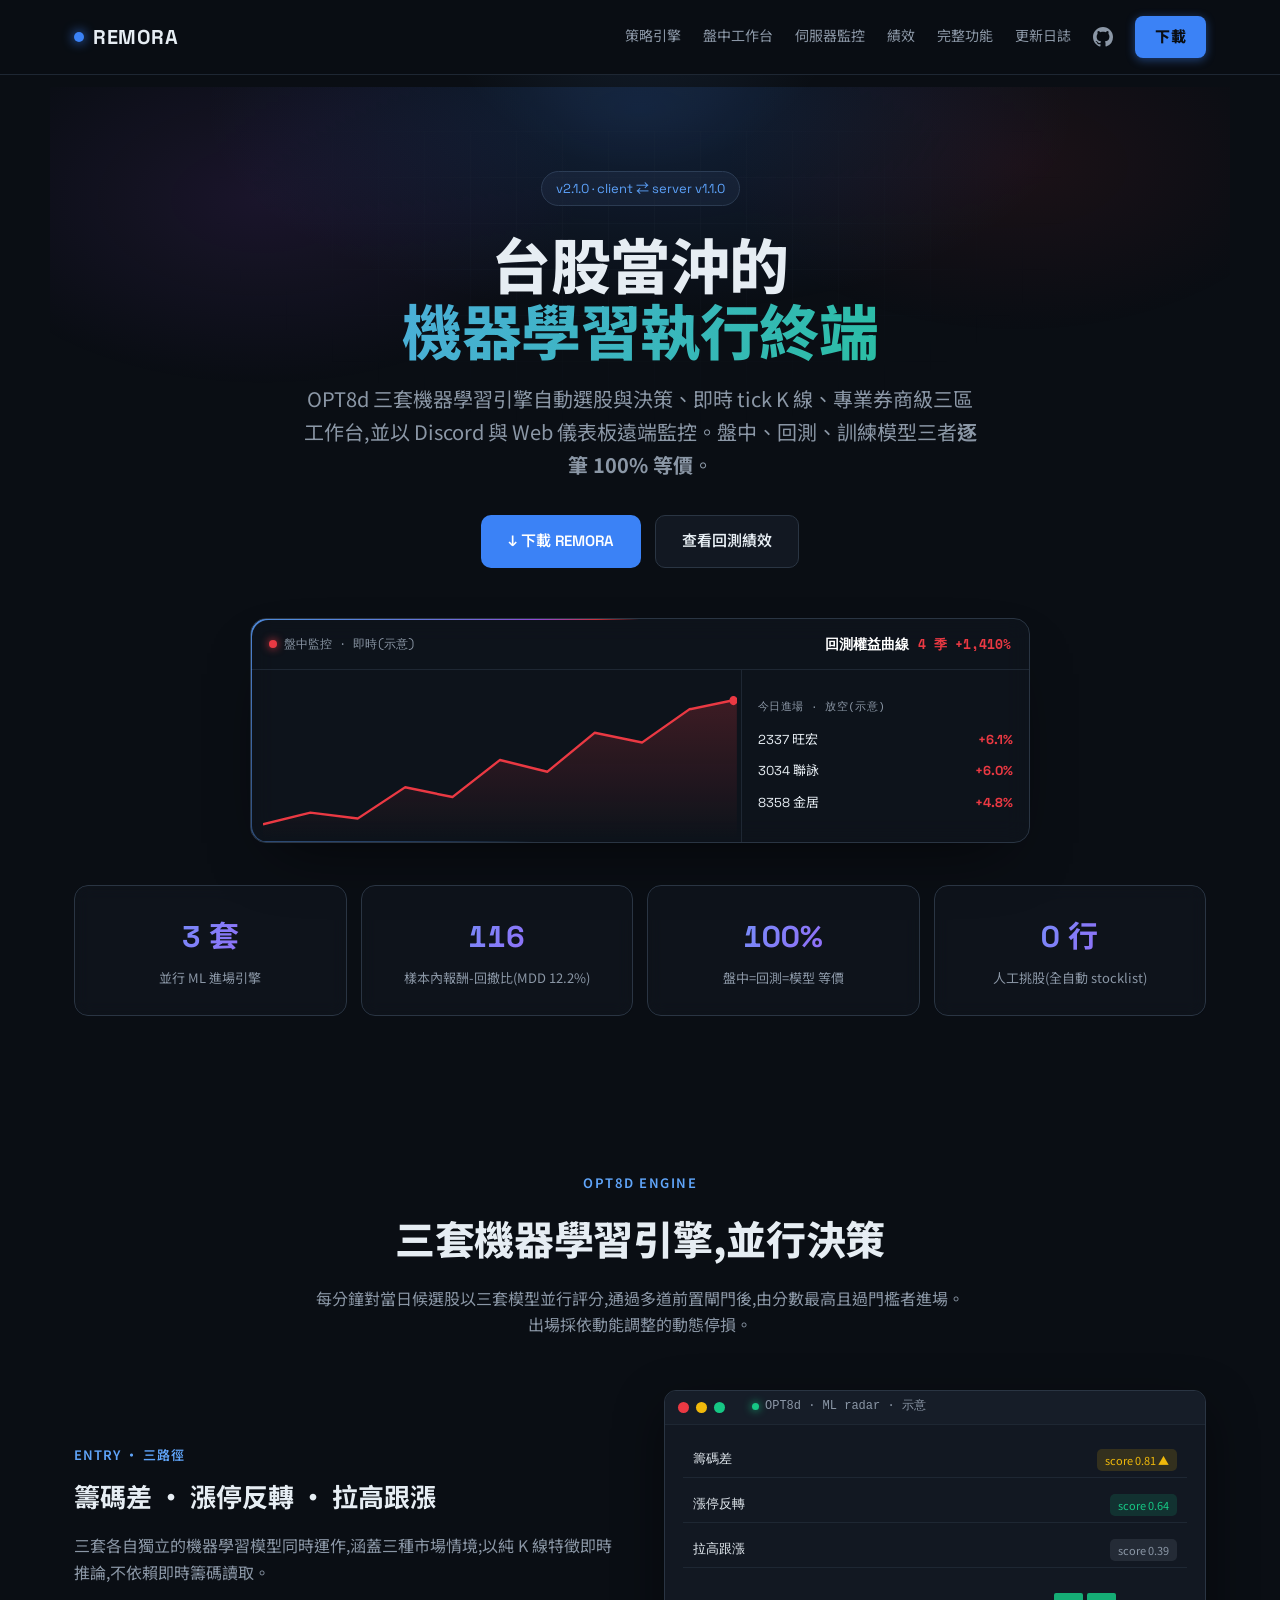
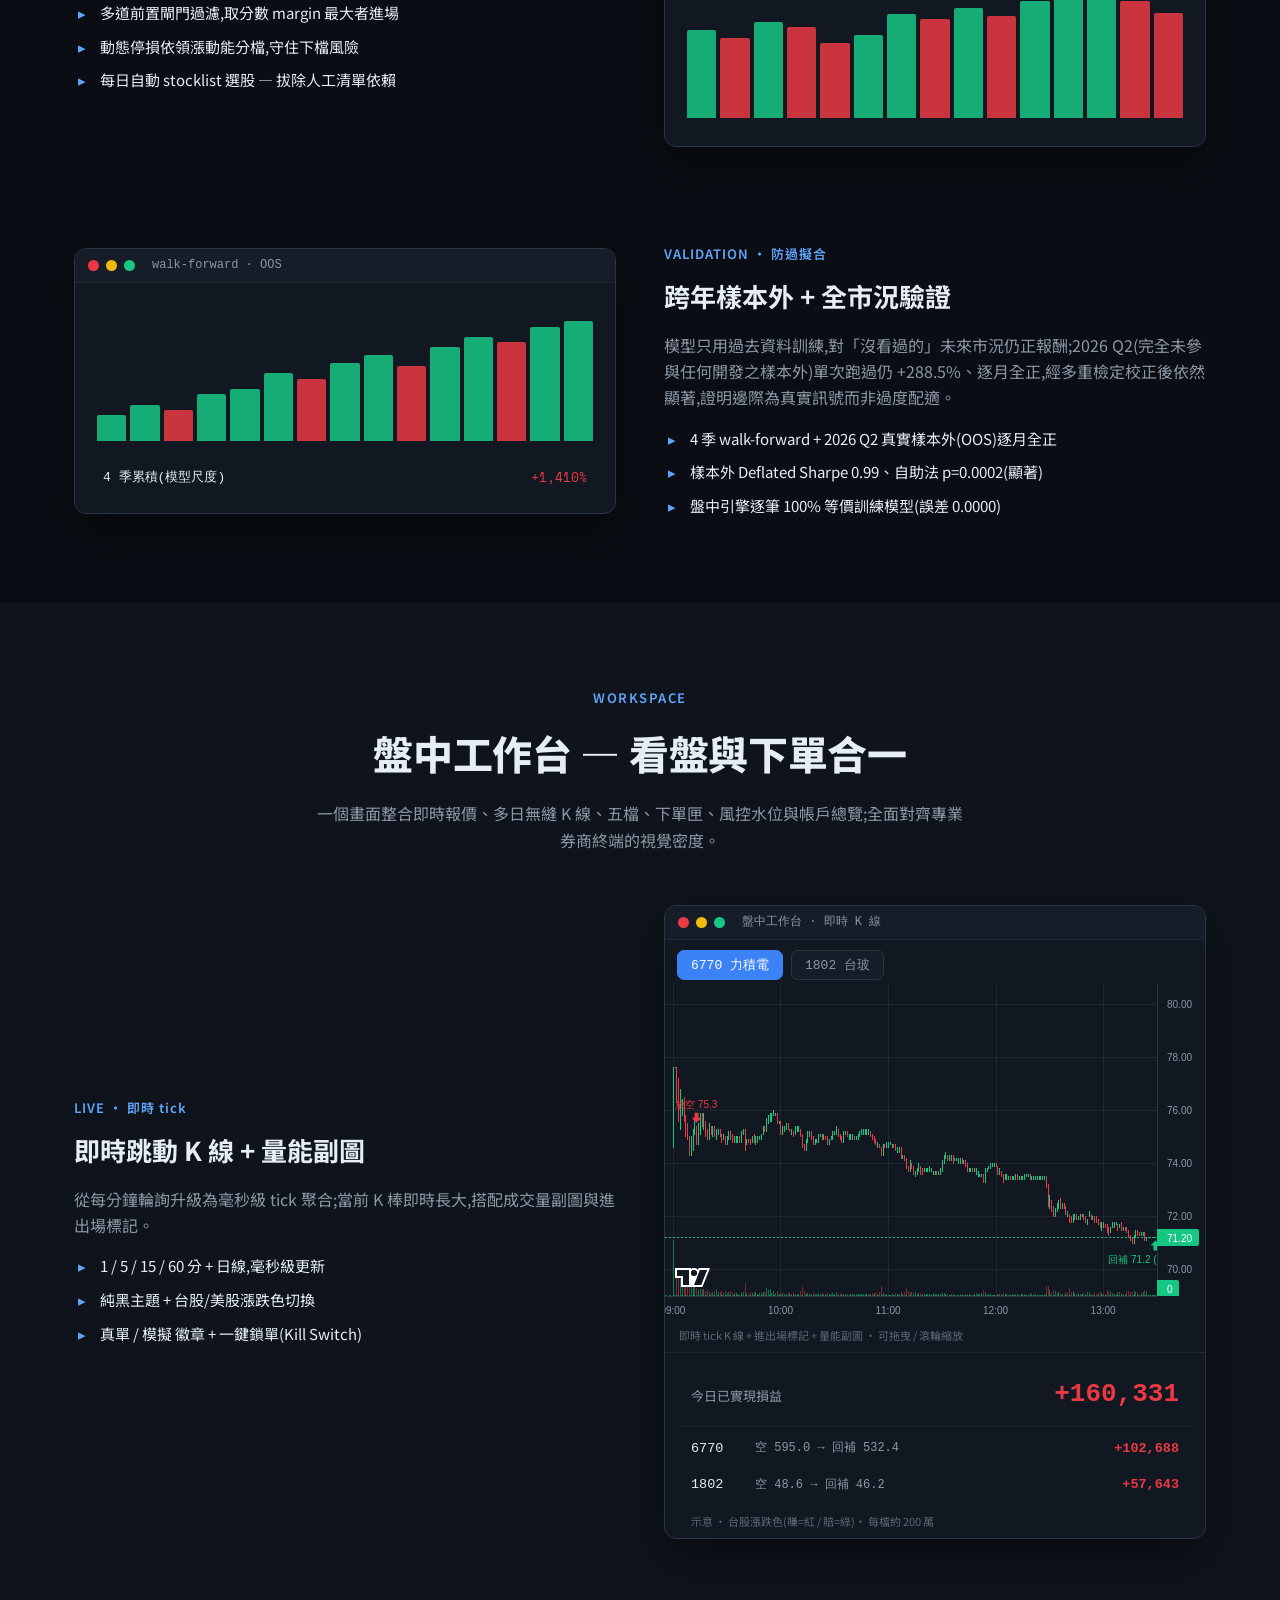
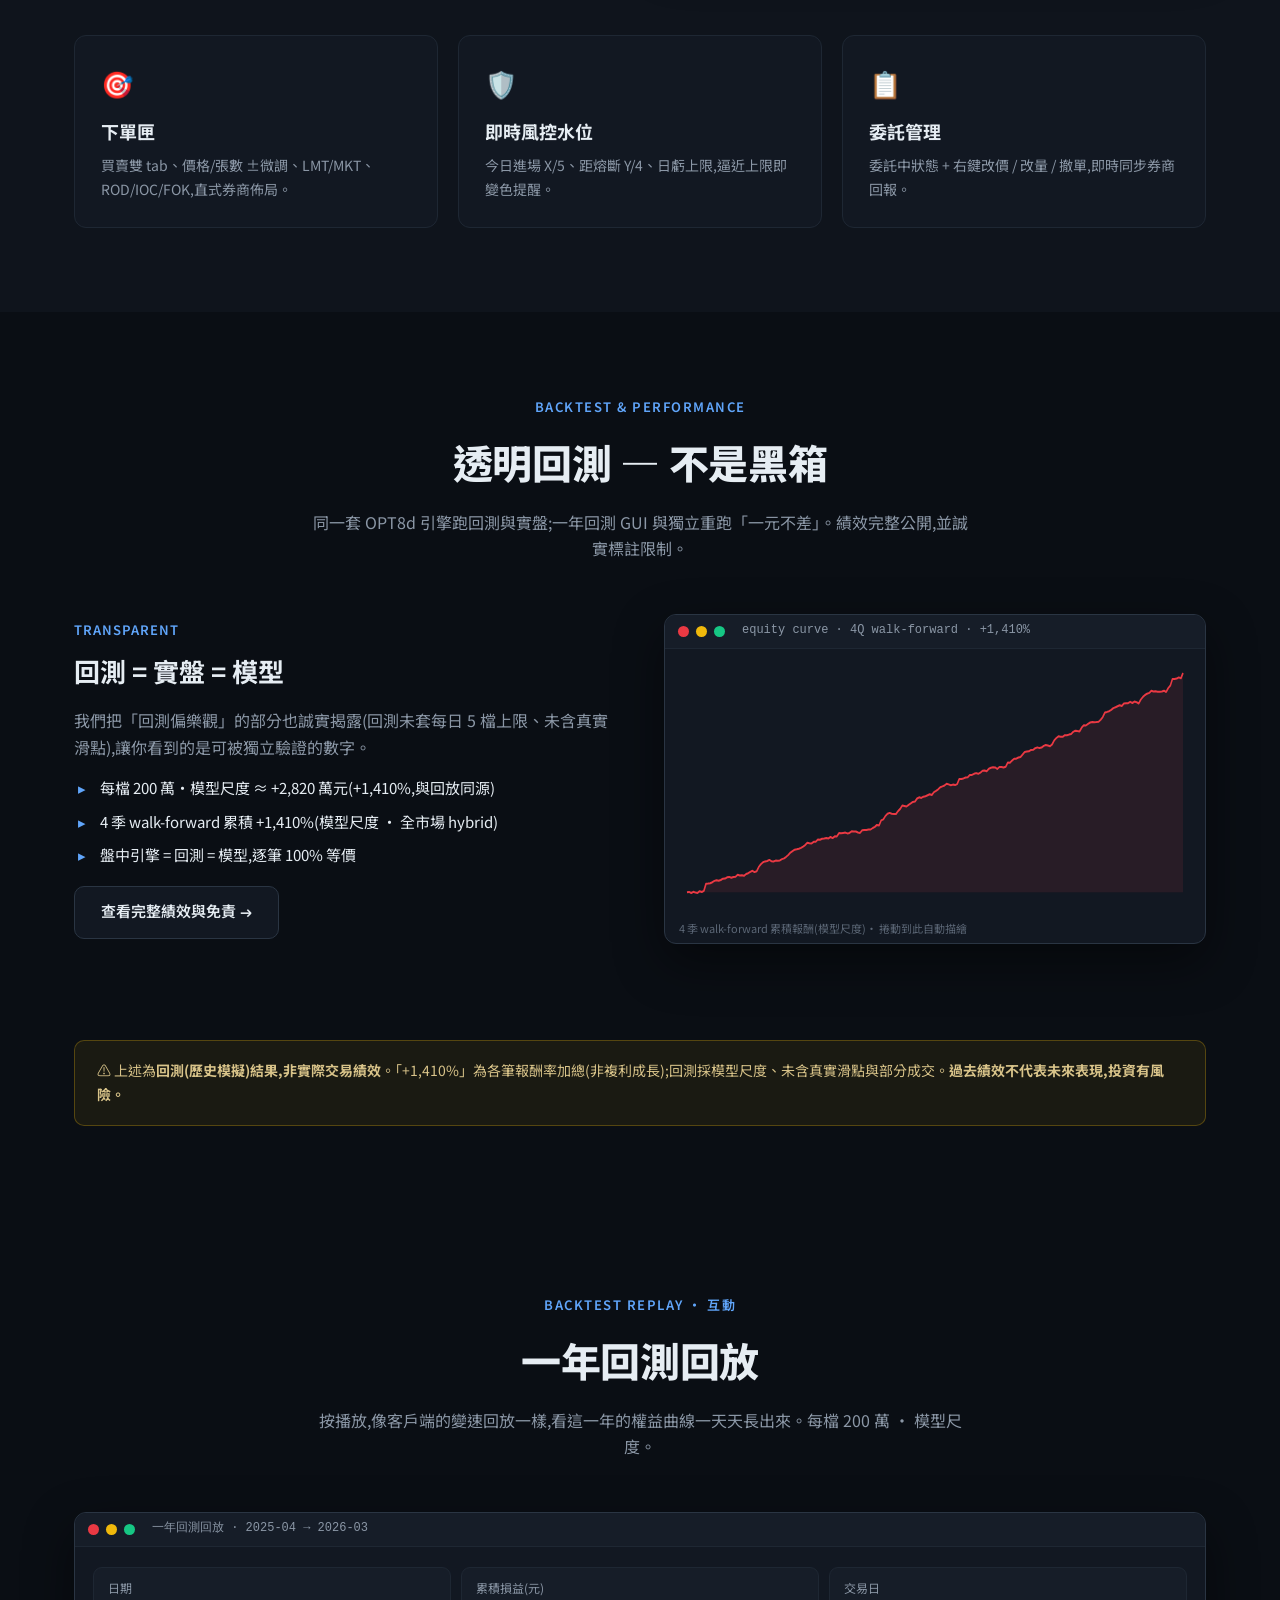
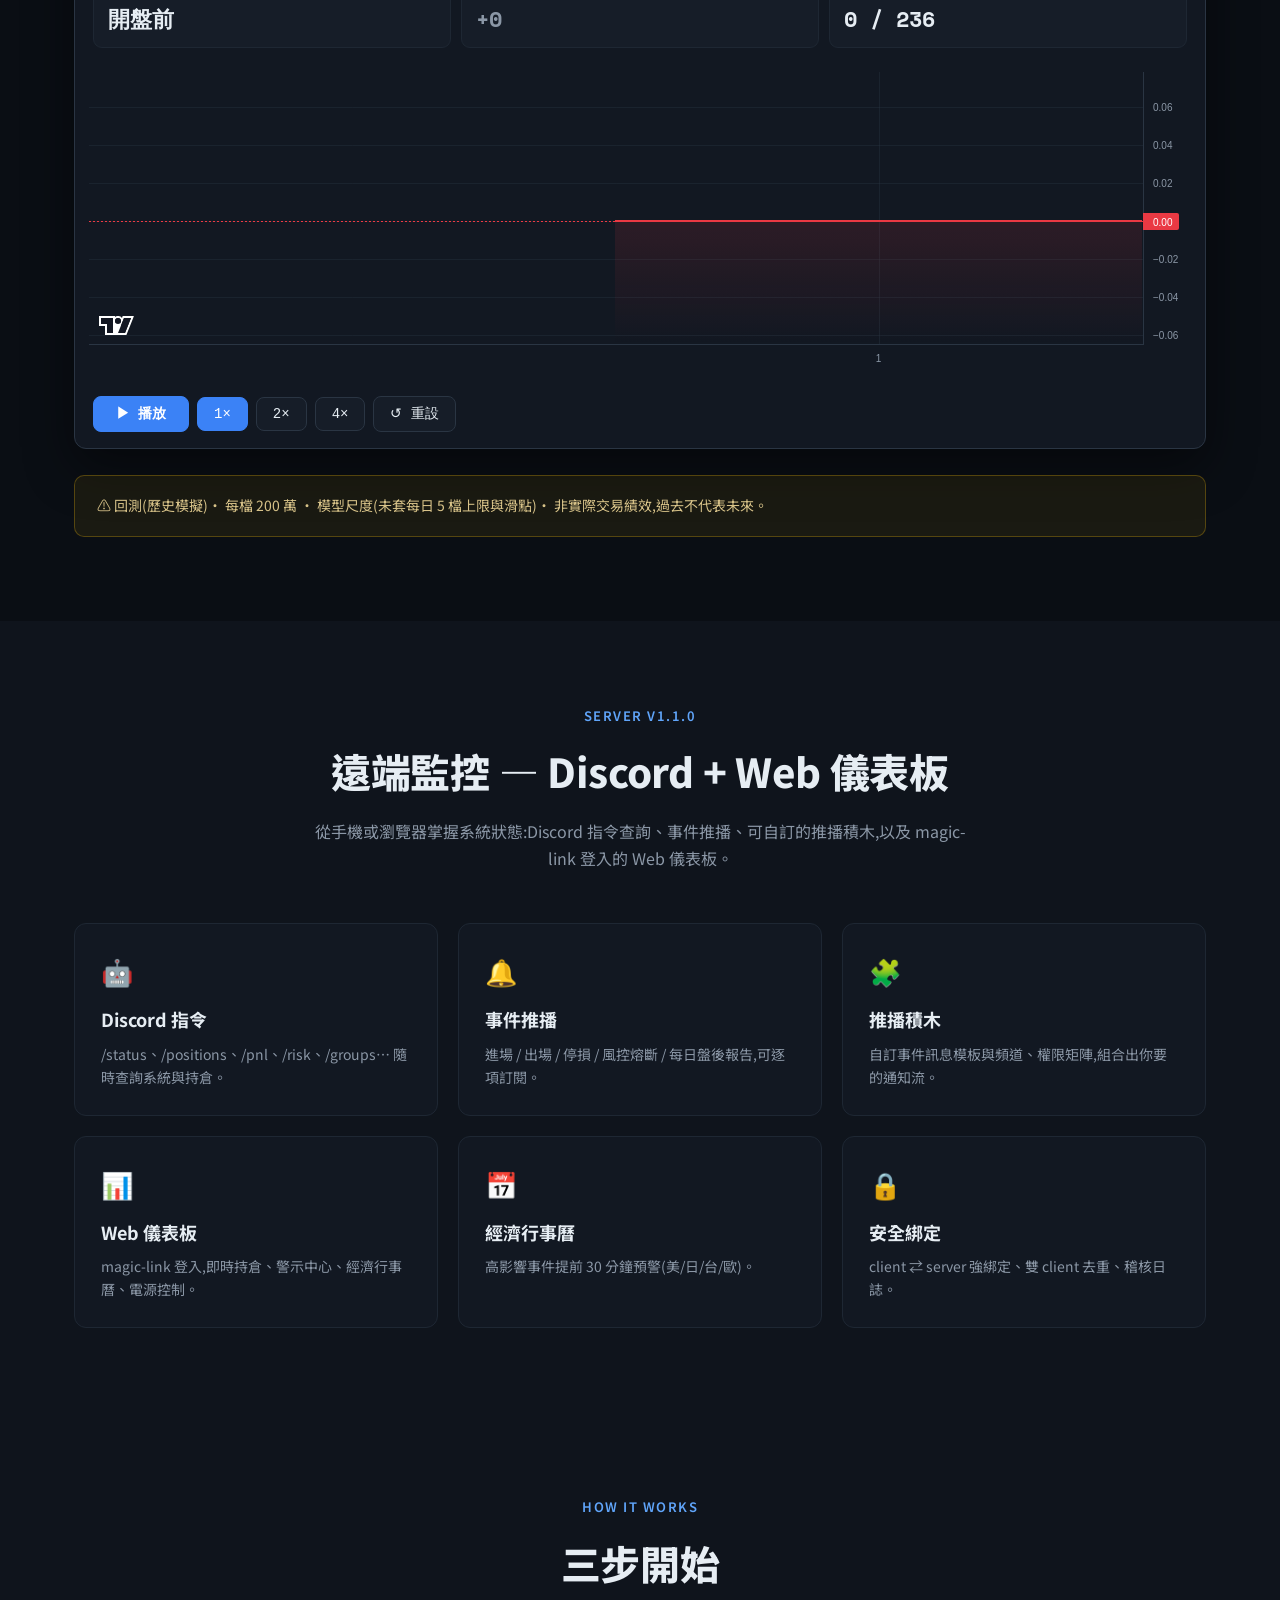
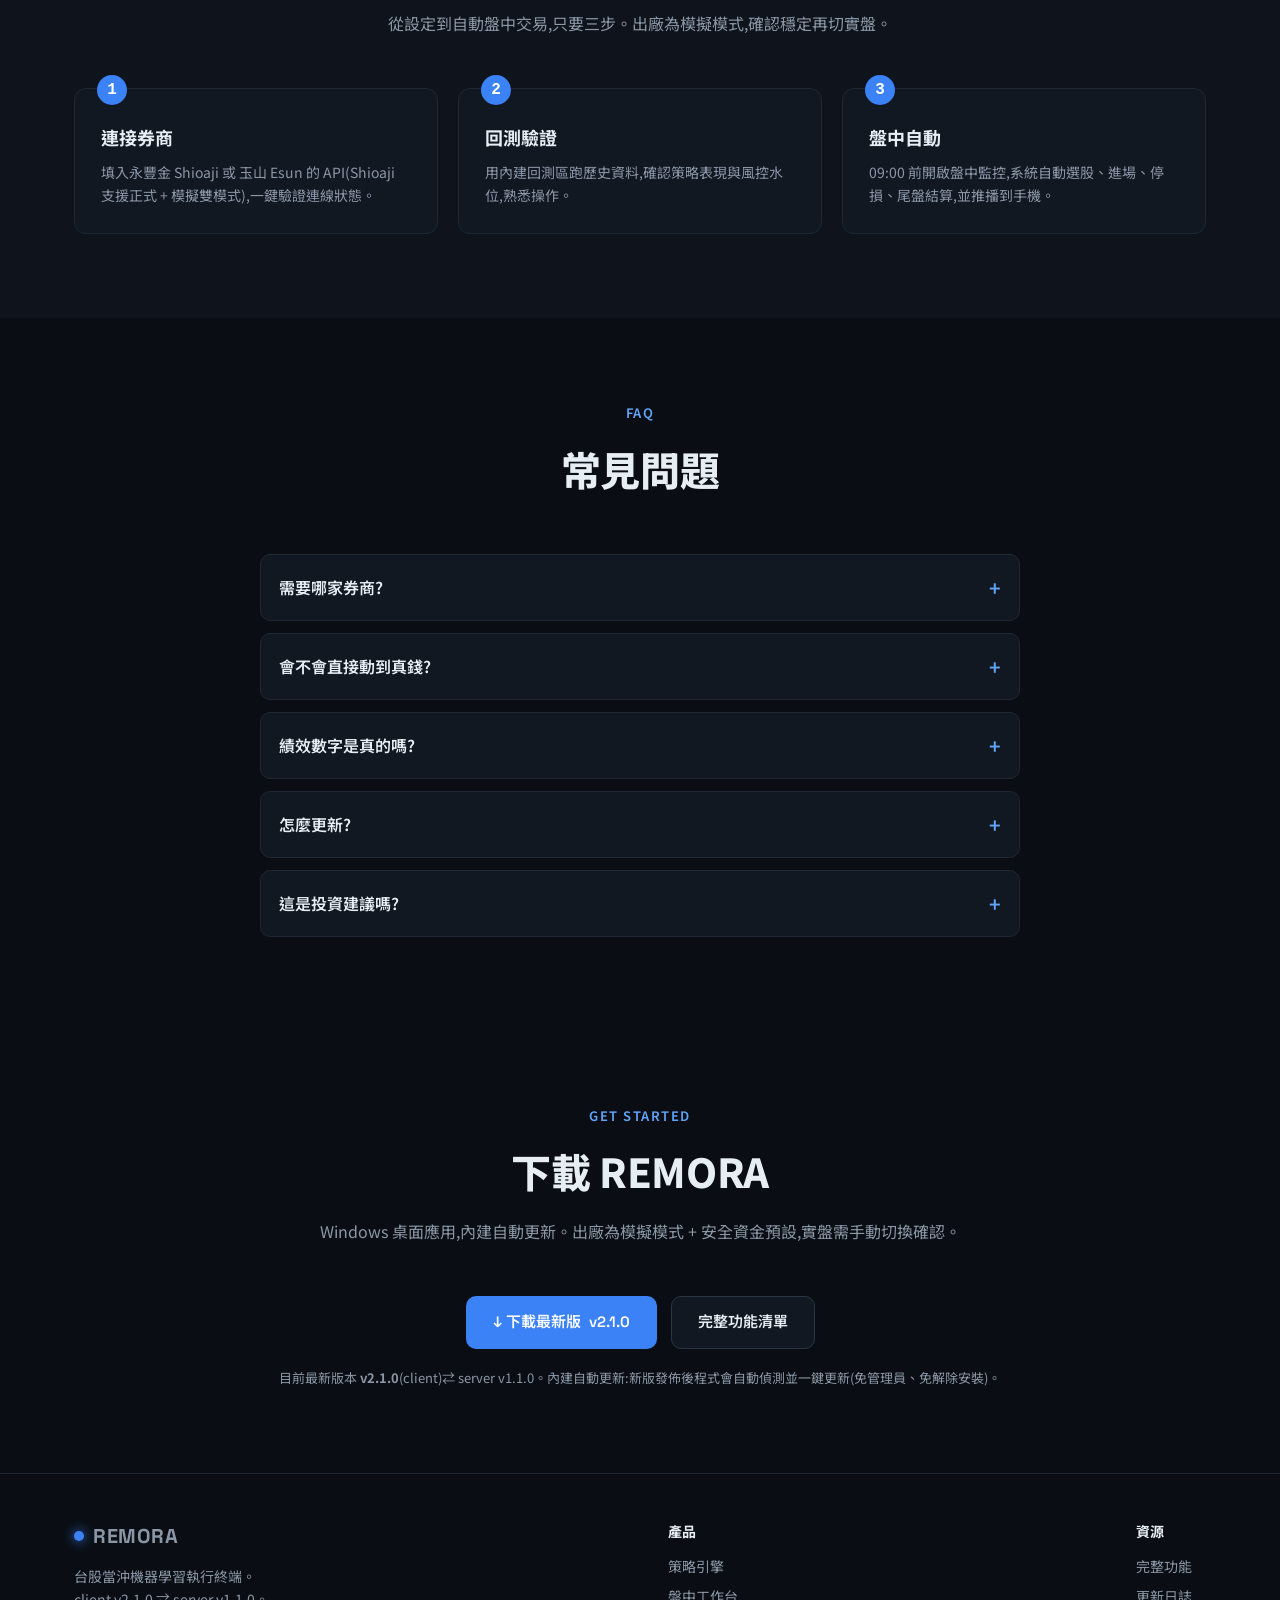
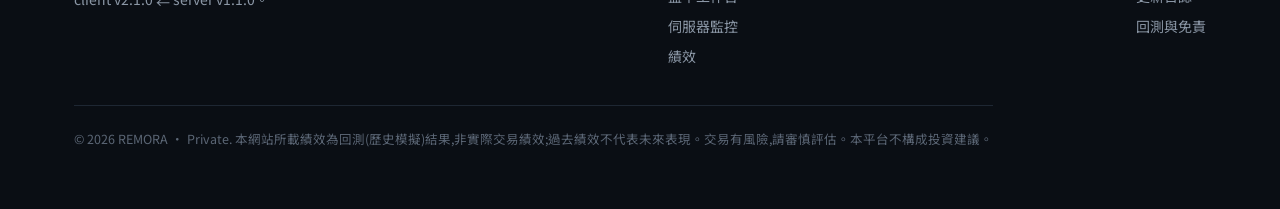
==== commit 6c69624e: "下載鈕改直接下載安裝檔(不跳 repo 頁) anim.js 抓 latest release 的 assets,找安裝檔(名稱含 setup 的 .exe)→ 把 [data-gh-download" ====
--- a/docs/index.html
+++ b/docs/index.html
@@ -277,7 +277,7 @@
     <p>Windows 桌面應用,內建自動更新。出廠為模擬模式 + 安全資金預設,實盤需手動切換確認。</p>
   </div>
   <div class="hero-btns reveal">
-    <a class="btn btn-primary" href="https://github.com/OswallowO/Remora/releases/latest" target="_blank" rel="noopener">↓ 下載最新版 v2.1.0</a>
+    <a class="btn btn-primary" data-gh-download href="https://github.com/OswallowO/Remora/releases/latest" target="_blank" rel="noopener">↓ 下載最新版 <span data-gh-version>v2.1.0</span></a>
     <a class="btn btn-ghost" href="features.html">完整功能清單</a>
   </div>
   <p style="text-align:center;color:var(--dim);font-size:13px;margin-top:18px">目前最新版本 <b>v2.1.0</b>(client)⇄ server v1.1.0。內建自動更新:新版發佈後程式會自動偵測並一鍵更新(免管理員、免解除安裝)。</p>
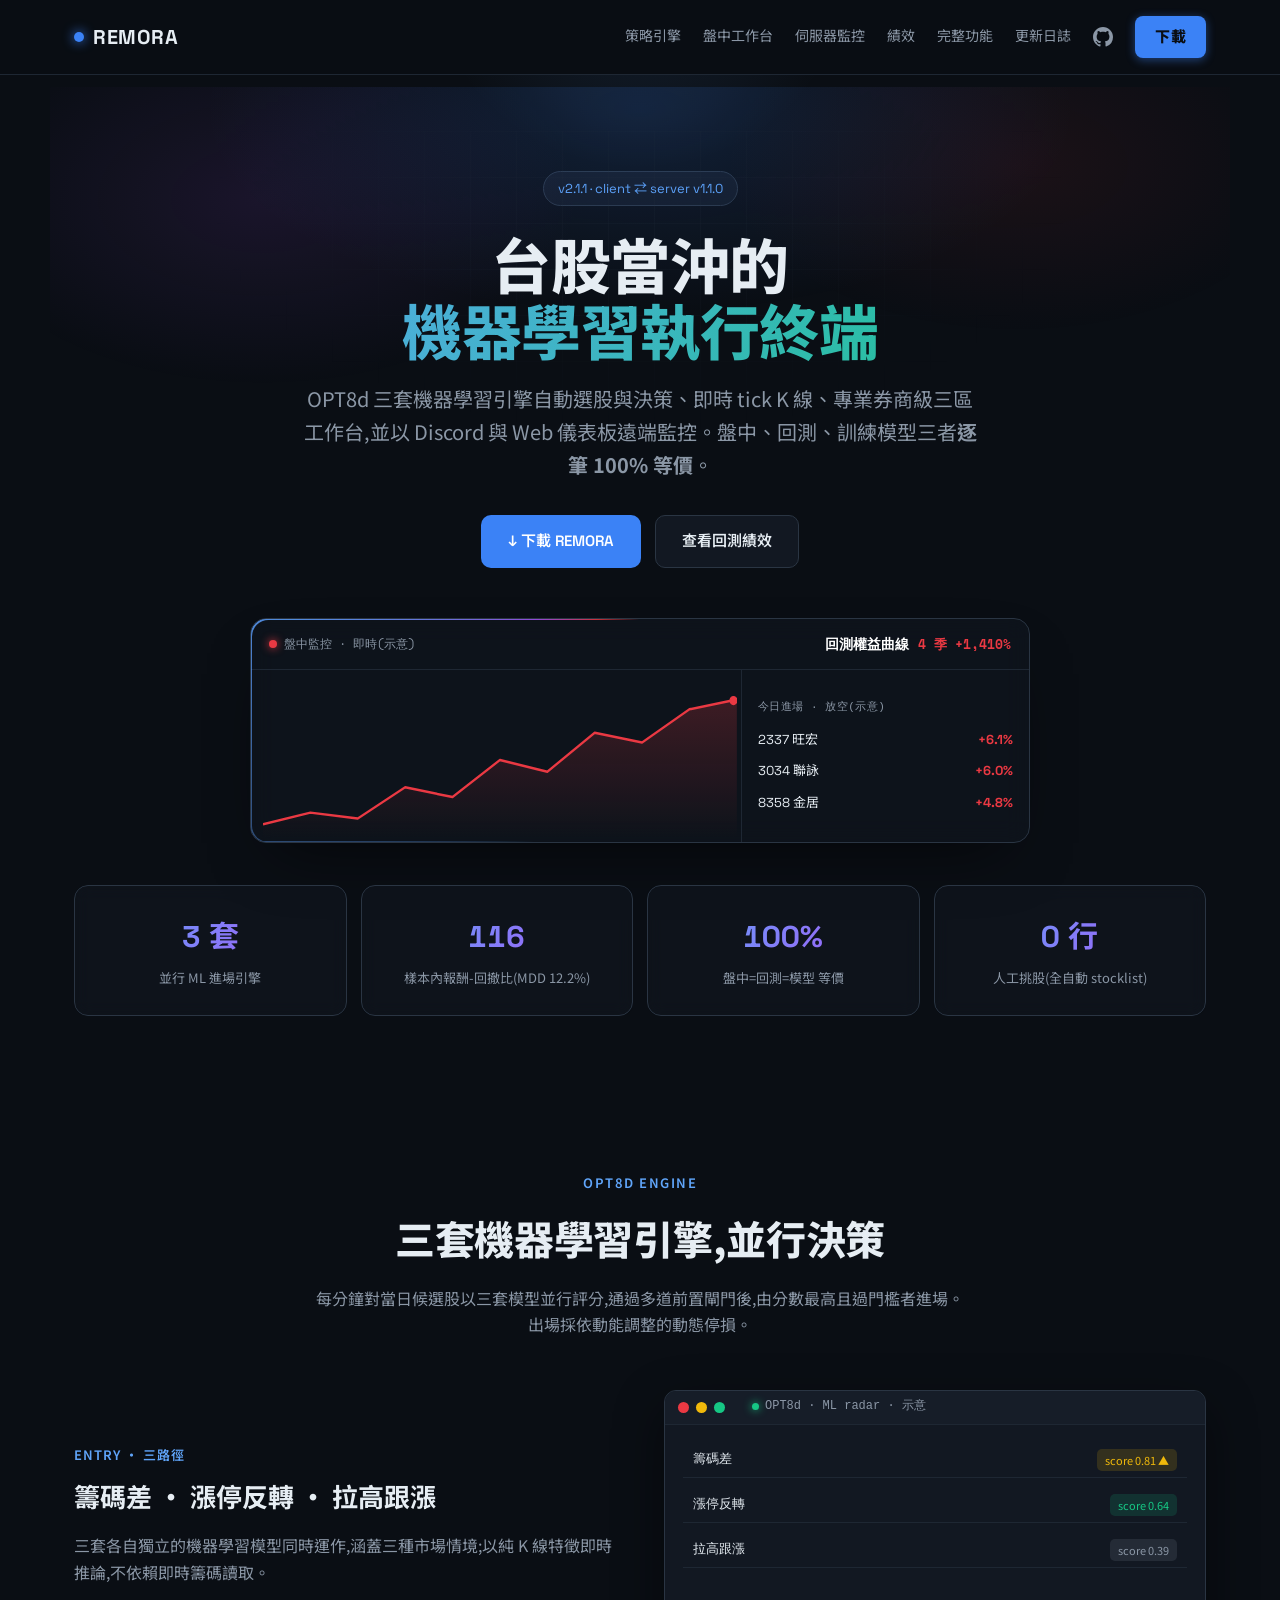
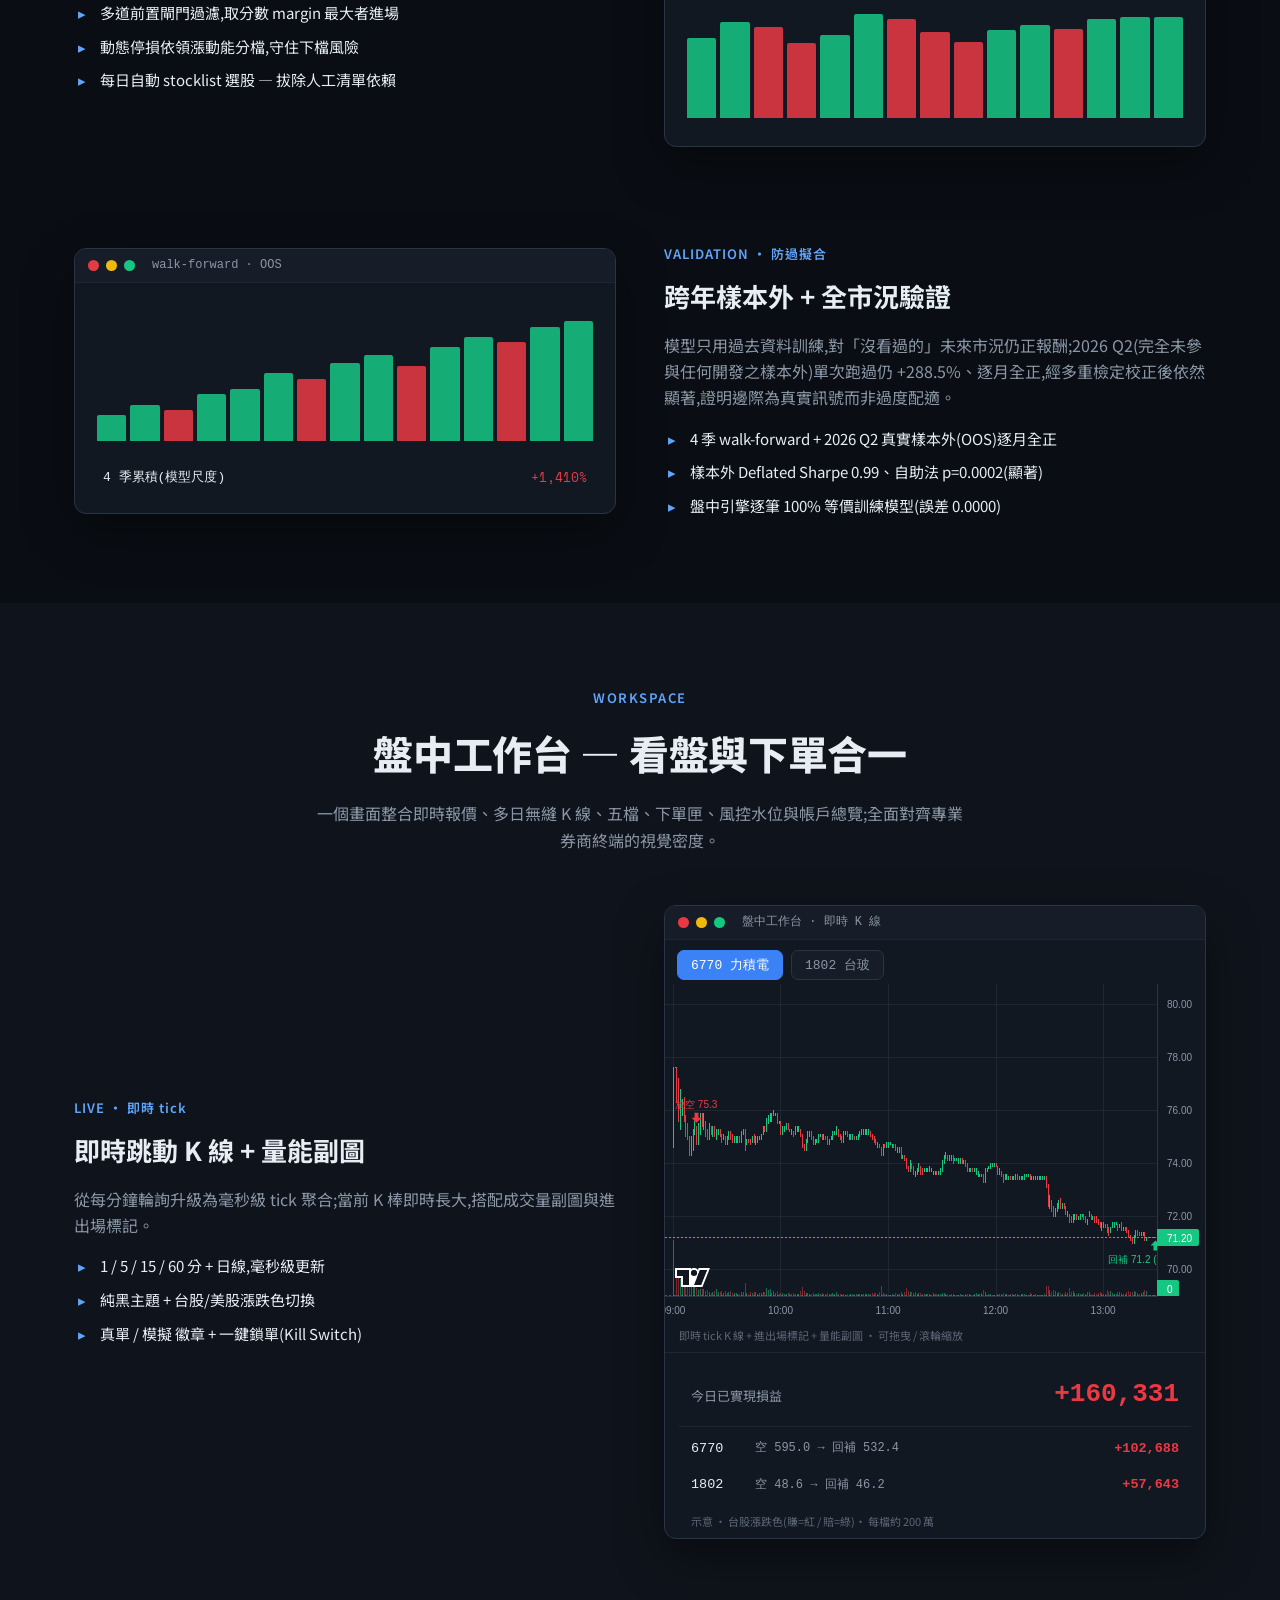
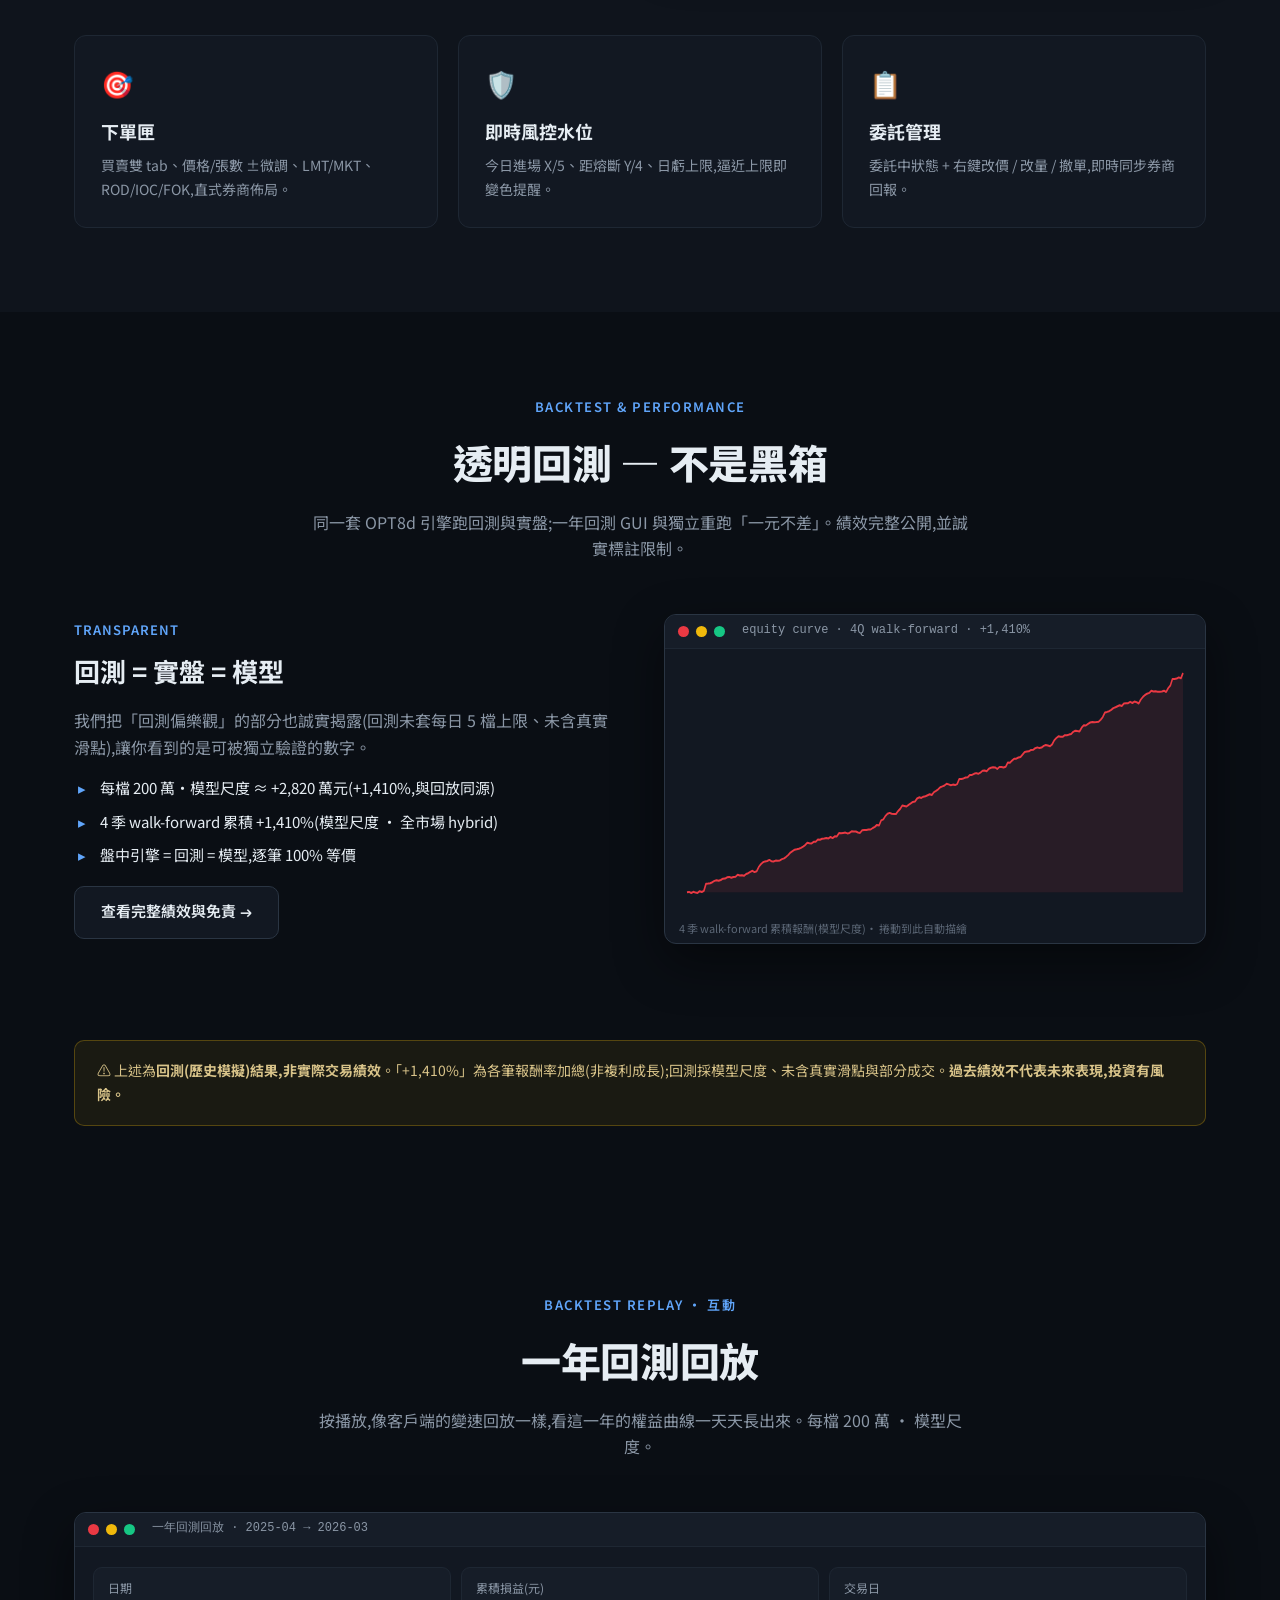
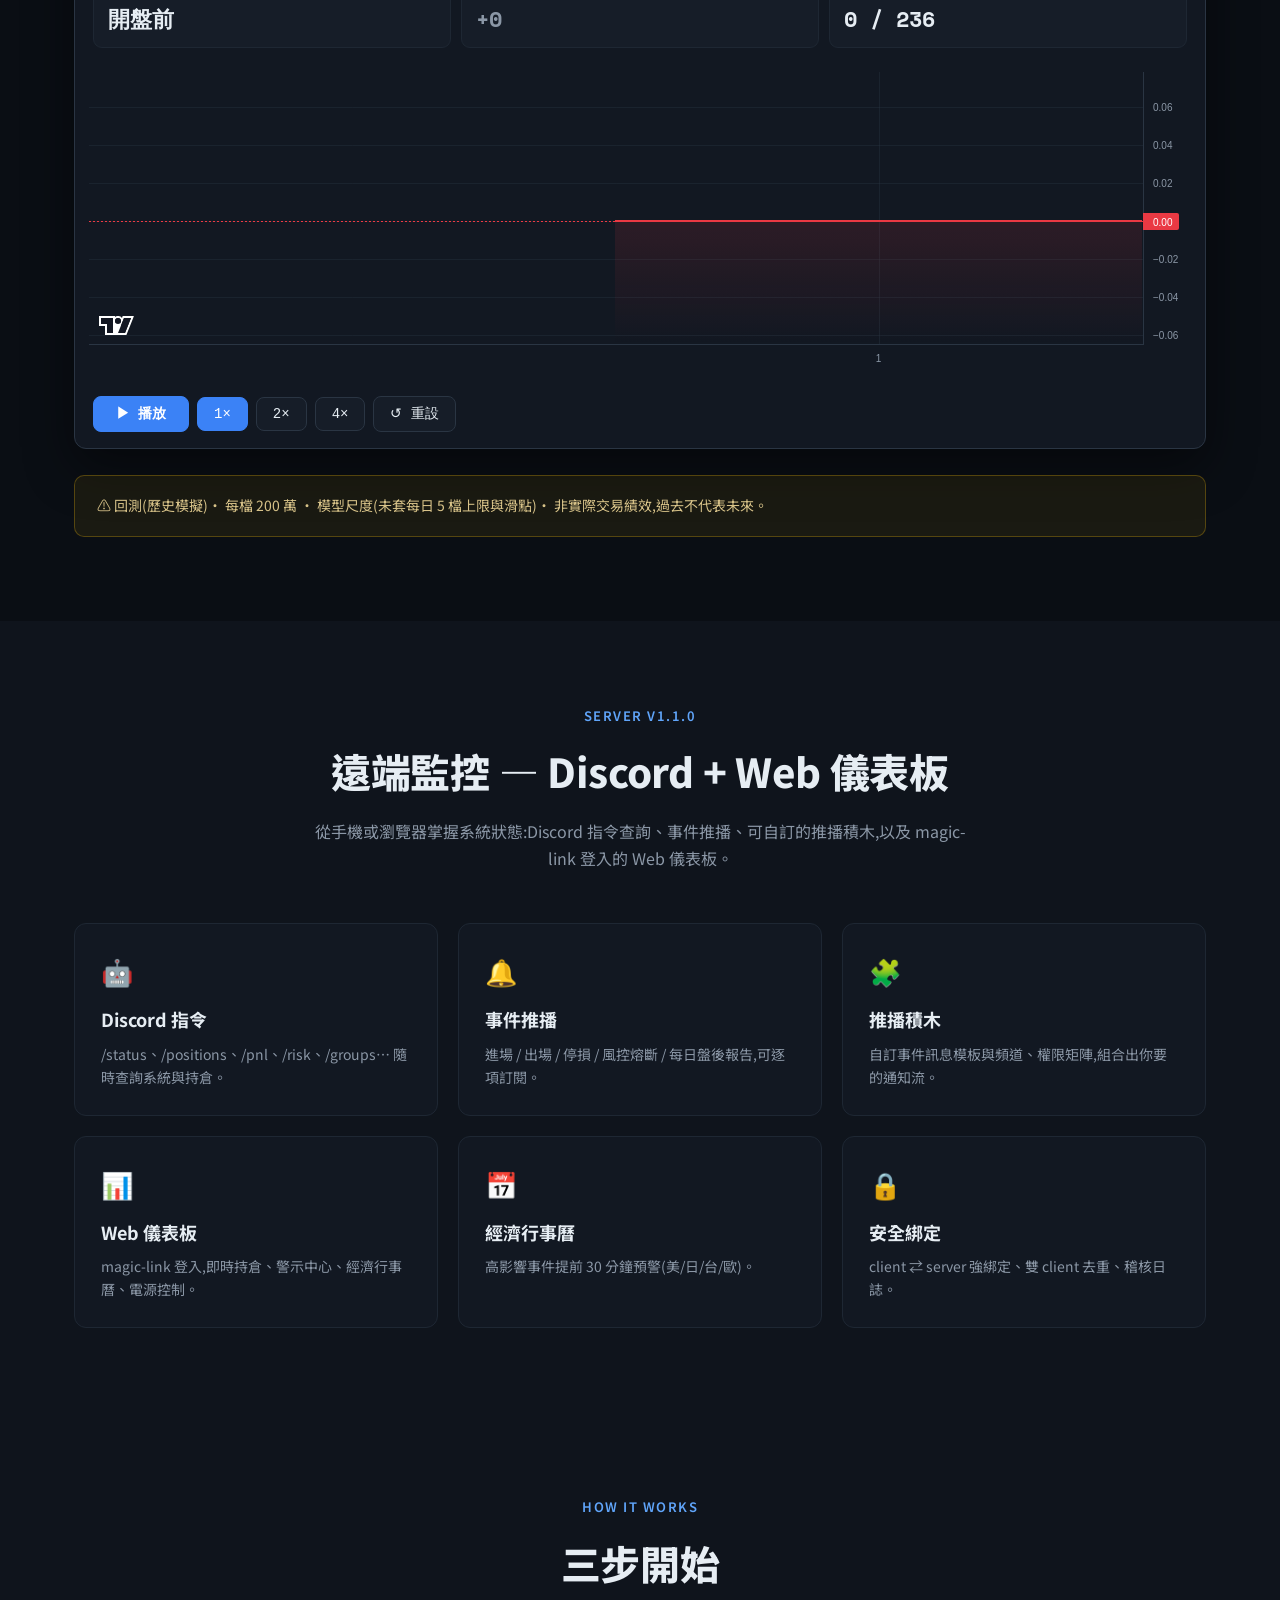
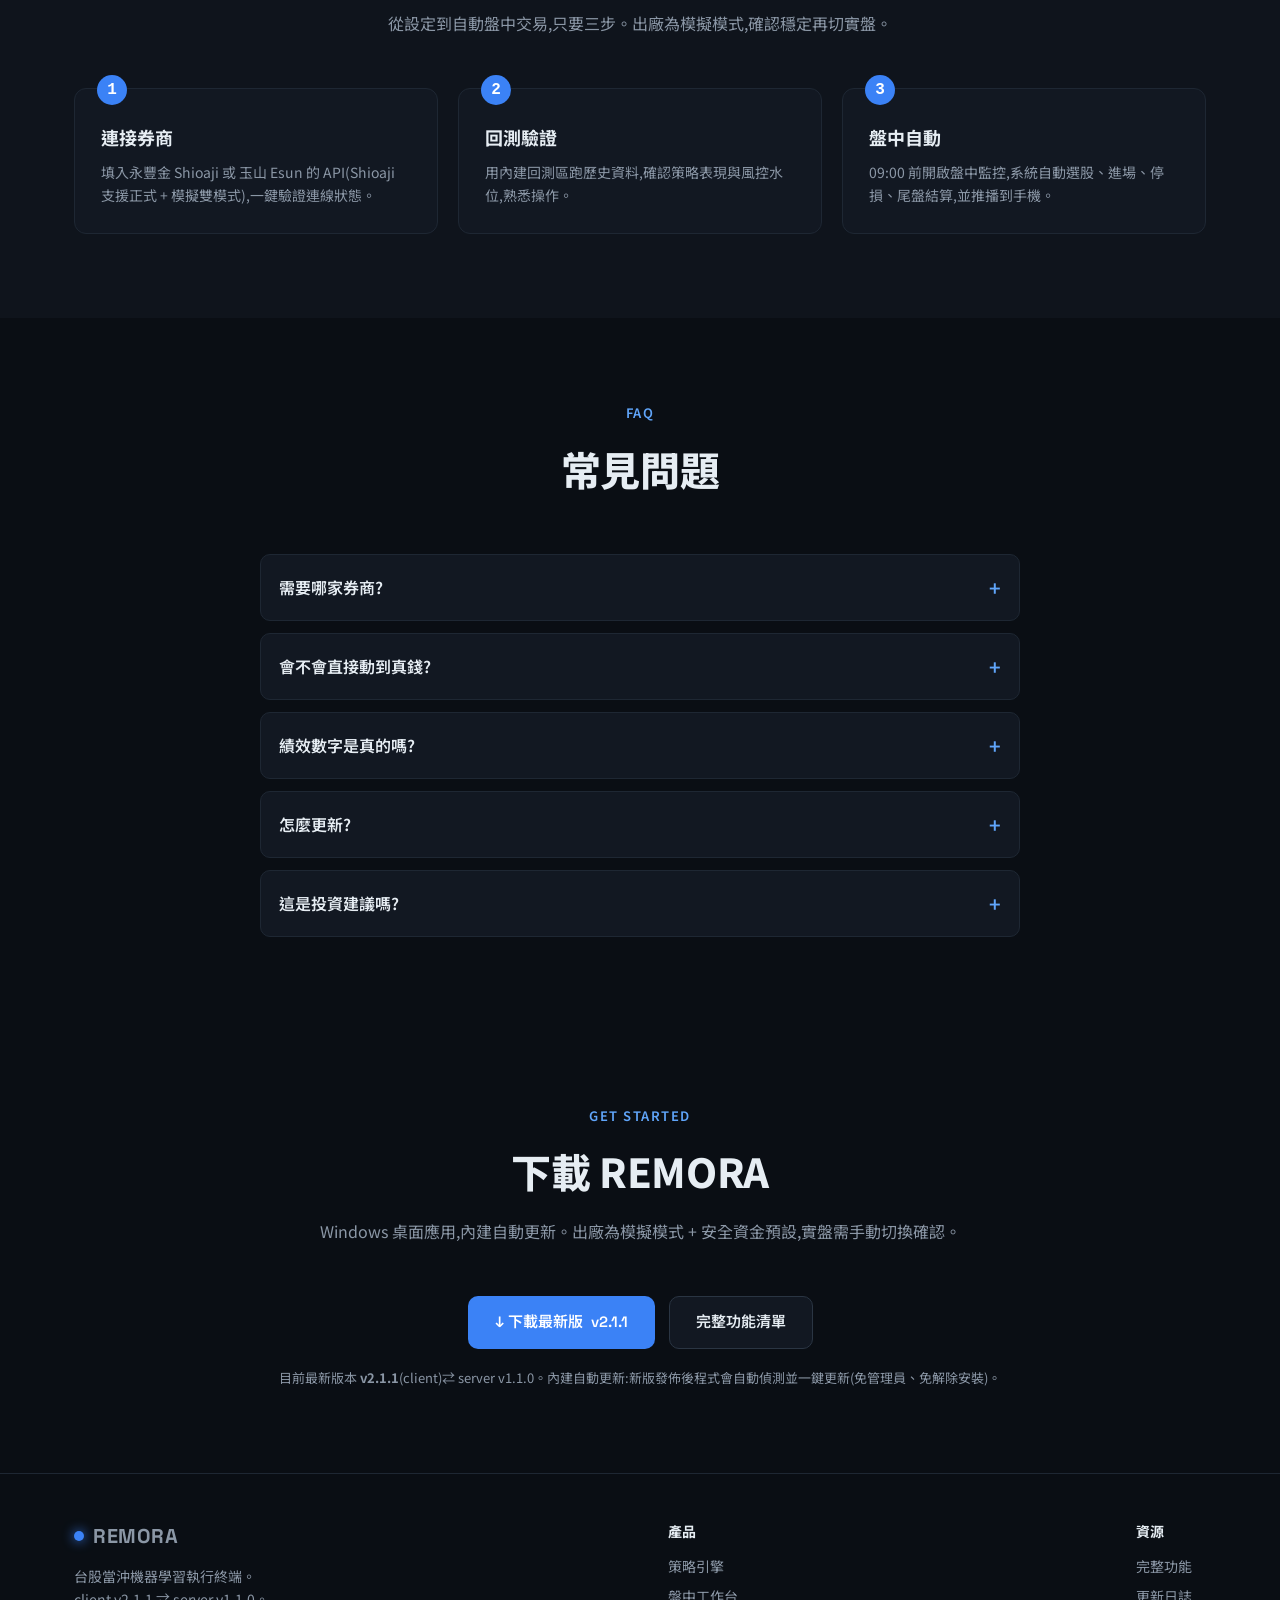
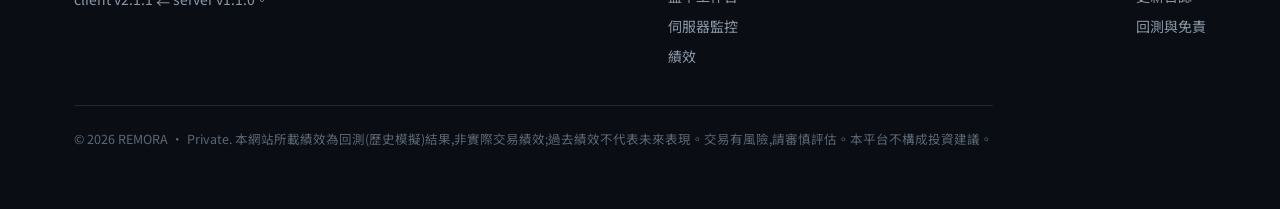
==== commit 568db3aa: "docs: 網站更新至 v2.1.1(版本號/下載鈕/更新日誌) Co-Authored-By: Claude Opus 4.8 (1M context) <noreply@anthropic.com" ====
--- a/docs/index.html
+++ b/docs/index.html
@@ -41,7 +41,7 @@
 <header class="hero"><div class="wrap">
   <div class="hero-glow"></div>
   <div class="hero-grid"></div>
-  <span class="tag"><span data-gh-version>v2.1.0</span> · client ⇄ server v1.1.0</span>
+  <span class="tag"><span data-gh-version>v2.1.1</span> · client ⇄ server v1.1.0</span>
   <h1><span class="tline t1">台股當沖的</span><span class="tline t2 grad">機器學習執行終端</span></h1>
   <p class="lead">OPT8d 三套機器學習引擎自動選股與決策、即時 tick K 線、專業券商級三區工作台,並以 Discord 與 Web 儀表板遠端監控。盤中、回測、訓練模型三者<b>逐筆 100% 等價</b>。</p>
   <div class="hero-btns">
@@ -277,17 +277,17 @@
     <p>Windows 桌面應用,內建自動更新。出廠為模擬模式 + 安全資金預設,實盤需手動切換確認。</p>
   </div>
   <div class="hero-btns reveal">
-    <a class="btn btn-primary" data-gh-download href="https://github.com/OswallowO/Remora/releases/latest" target="_blank" rel="noopener">↓ 下載最新版 <span data-gh-version>v2.1.0</span></a>
+    <a class="btn btn-primary" data-gh-download href="https://github.com/OswallowO/Remora/releases/latest" target="_blank" rel="noopener">↓ 下載最新版 <span data-gh-version>v2.1.1</span></a>
     <a class="btn btn-ghost" href="features.html">完整功能清單</a>
   </div>
-  <p style="text-align:center;color:var(--dim);font-size:13px;margin-top:18px">目前最新版本 <b>v2.1.0</b>(client)⇄ server v1.1.0。內建自動更新:新版發佈後程式會自動偵測並一鍵更新(免管理員、免解除安裝)。</p>
+  <p style="text-align:center;color:var(--dim);font-size:13px;margin-top:18px">目前最新版本 <b>v2.1.1</b>(client)⇄ server v1.1.0。內建自動更新:新版發佈後程式會自動偵測並一鍵更新(免管理員、免解除安裝)。</p>
 </div></section>
 
 <!-- Footer -->
 <footer><div class="wrap">
   <div class="fcol">
     <div class="brand" style="margin-bottom:12px"><span class="dot"></span>REMORA</div>
-    <p style="max-width:280px">台股當沖機器學習執行終端。<br>client v2.1.0 ⇄ server v1.1.0。</p>
+    <p style="max-width:280px">台股當沖機器學習執行終端。<br>client v2.1.1 ⇄ server v1.1.0。</p>
   </div>
   <div class="fcol"><h5>產品</h5>
     <a href="#engine">策略引擎</a><a href="#workspace">盤中工作台</a><a href="#server">伺服器監控</a><a href="performance.html">績效</a>
